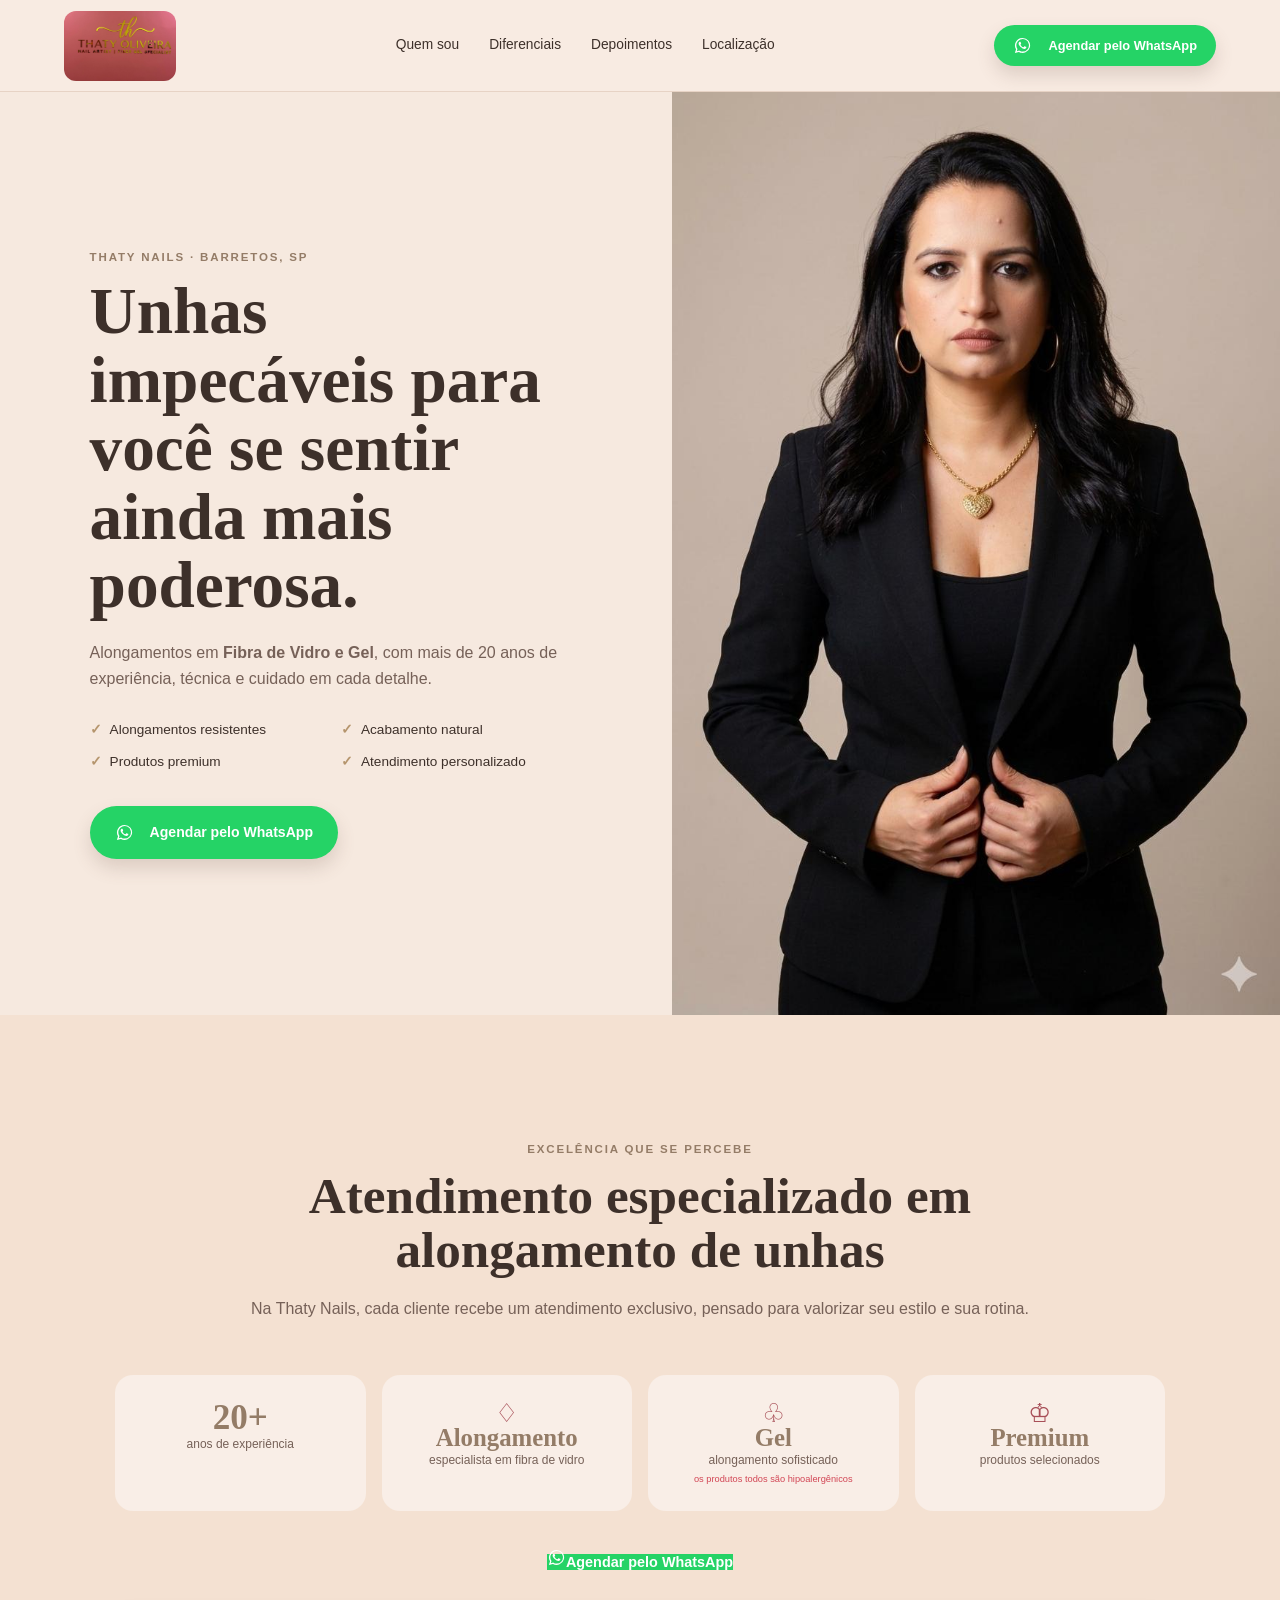
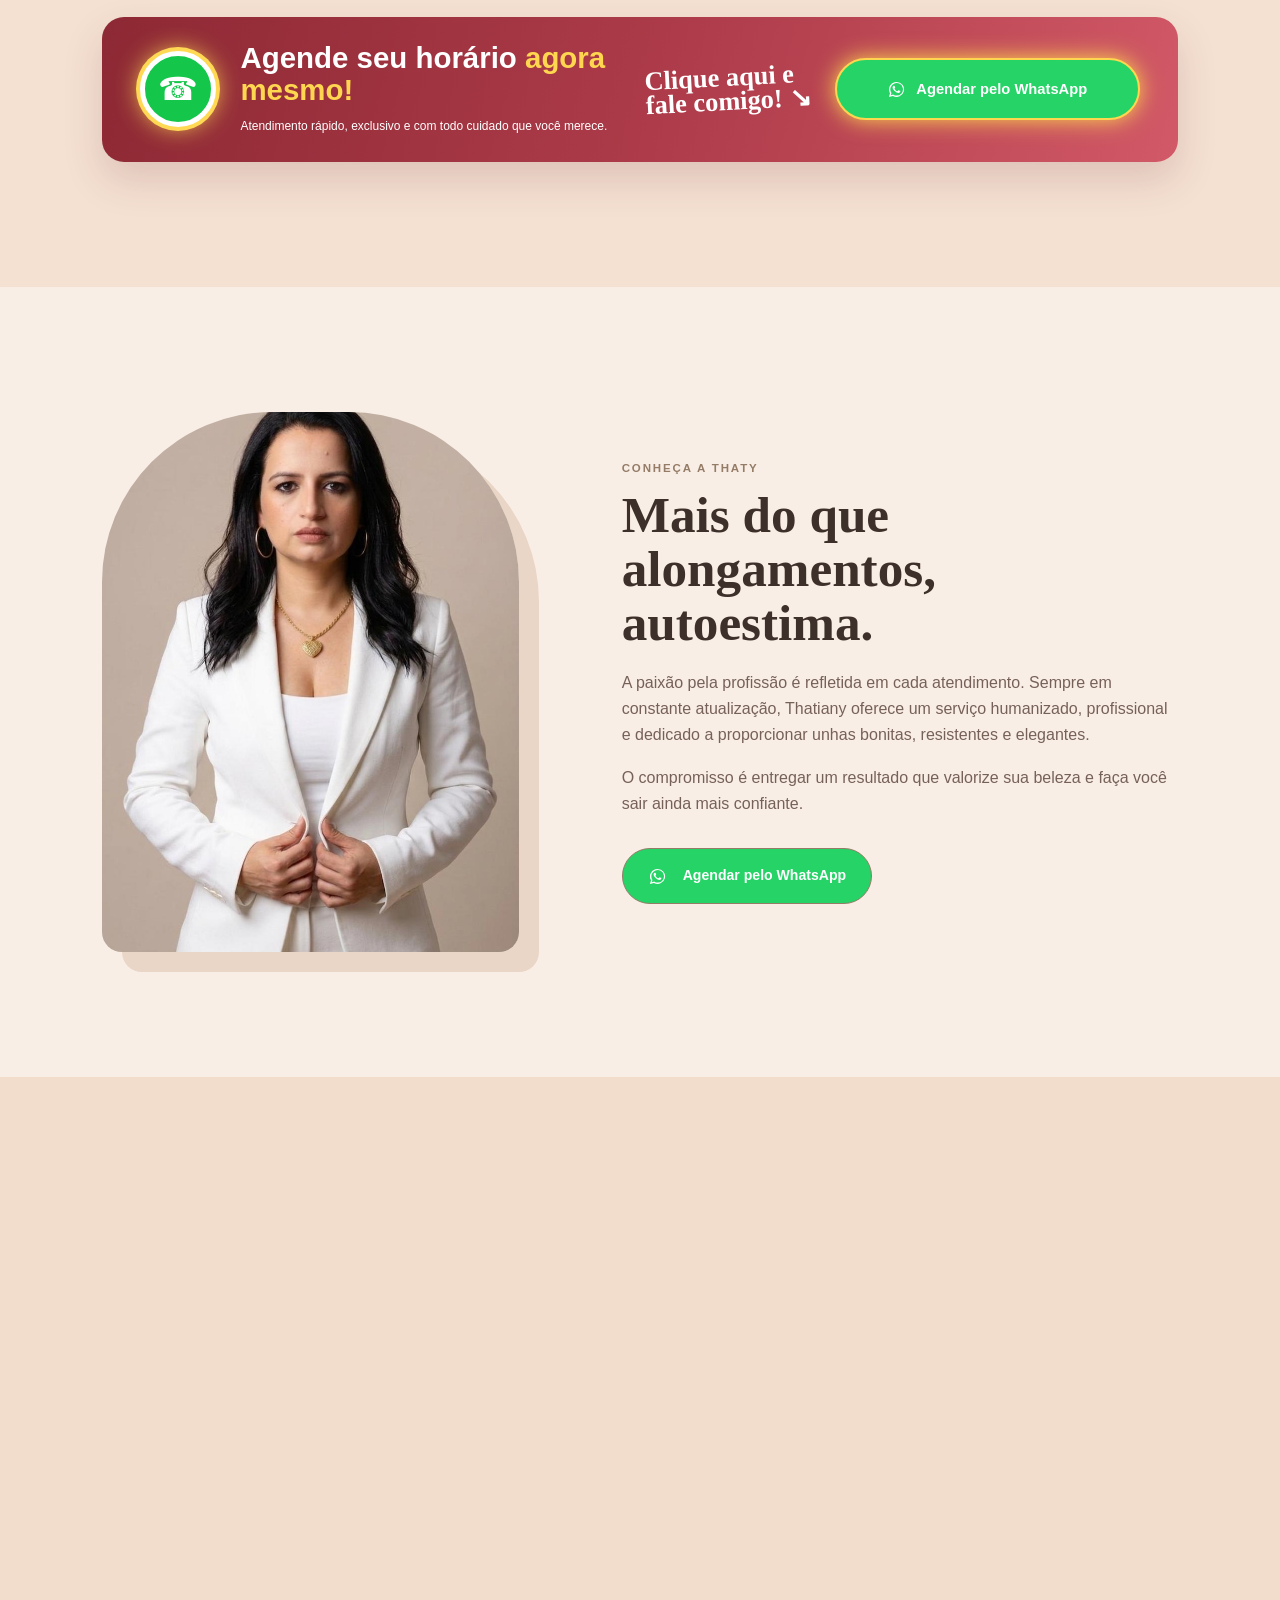
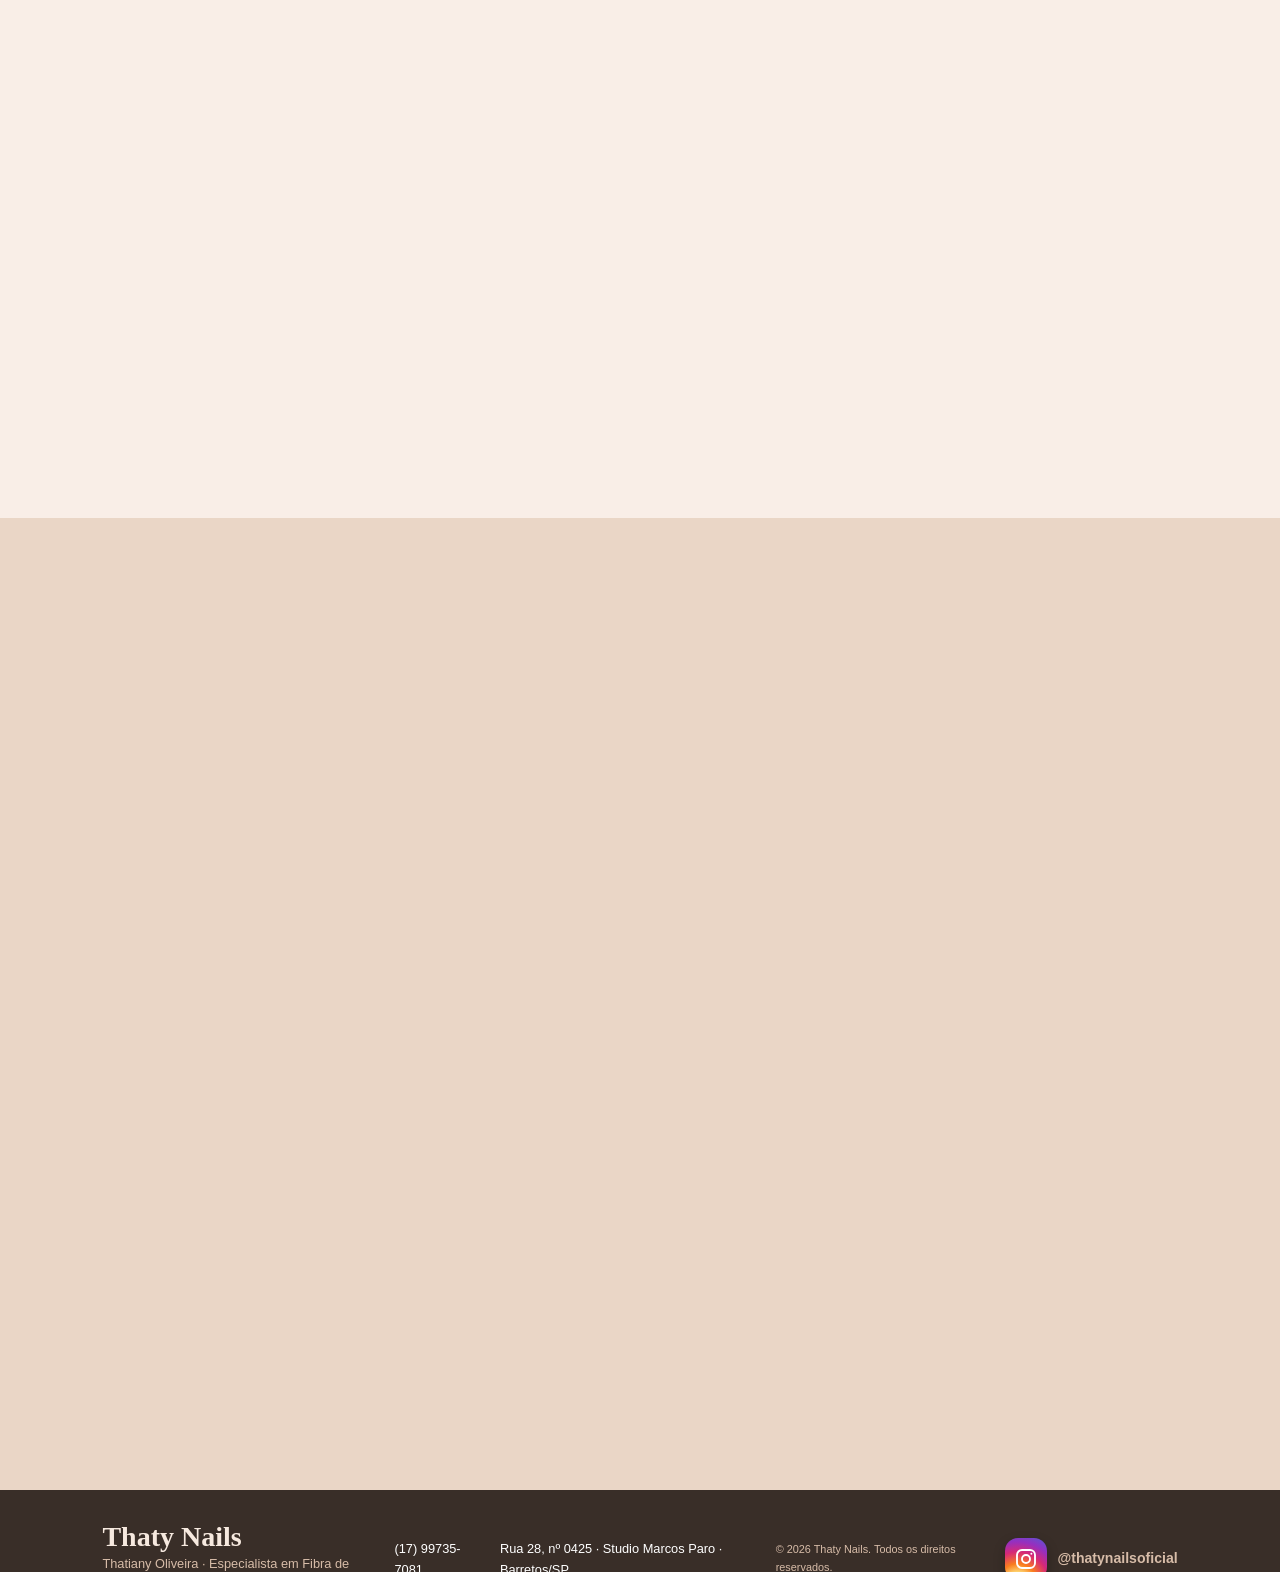
==== html/index.html @ d2570141 "Atualiza landing page aprovada com CTA, localização e SEO local" ====
<!doctype html>
<html lang="pt-BR">
<head>
  <meta charset="utf-8">
  <meta name="viewport" content="width=device-width, initial-scale=1">
  <meta name="description" content="Thaty Nails em Barretos, SP, no Studio Marcos Paro: alongamento em fibra de vidro e gel com atendimento especializado. Agende pelo WhatsApp.">
  <meta name="theme-color" content="#947c67">
  <meta name="geo.region" content="BR-SP">
  <meta name="geo.placename" content="Barretos">
  <link rel="canonical" href="https://thatynails.com.br/">
  <meta name="robots" content="index, follow, max-image-preview:large">
  <meta name="referrer" content="strict-origin-when-cross-origin">
  <meta http-equiv="Content-Security-Policy" content="default-src 'self'; img-src 'self' data:; style-src 'self' 'unsafe-inline' https://fonts.googleapis.com; font-src 'self' https://fonts.gstatic.com; script-src 'self' 'unsafe-inline'; connect-src 'none'; frame-src https://www.google.com https://maps.google.com; object-src 'none'; base-uri 'self'; form-action 'self'; frame-ancestors 'none'">
  <title>Thaty Nails | Alongamento em Fibra de Vidro e Gel em Barretos</title>
  <meta property="og:type" content="website">
  <meta property="og:locale" content="pt_BR">
  <meta property="og:title" content="Thaty Nails | Alongamento em Fibra de Vidro e Gel">
  <meta property="og:description" content="Unhas bonitas, resistentes e elegantes com atendimento personalizado em Barretos, SP.">
  <meta property="og:url" content="https://thatynails.com.br/">
  <meta property="og:image" content="../assets/hero-desktop.jpg">
  <meta property="og:image:alt" content="Thaty Nails — especialista em alongamento de unhas">
  <meta name="twitter:card" content="summary_large_image">
  <meta name="twitter:title" content="Thaty Nails | Fibra de Vidro e Gel">
  <meta name="twitter:description" content="Atendimento especializado em alongamento de unhas em Barretos, SP.">
  <meta name="twitter:image" content="../assets/hero-desktop.jpg">
  <link rel="preconnect" href="https://fonts.googleapis.com">
  <link rel="preconnect" href="https://fonts.gstatic.com" crossorigin>
  <link href="https://fonts.googleapis.com/css2?family=Cormorant+Garamond:wght@500;600;700&family=Poppins:wght@400;500;600;700&display=swap" rel="stylesheet">
  <link rel="stylesheet" href="../css/style.css">
  <script src="../js/main.js" defer></script>
  <script type="application/ld+json">
  {
    "@context": "https://schema.org",
    "@type": "BeautySalon",
    "name": "Thaty Nails",
    "description": "Especialista em alongamento de unhas em fibra de vidro e gel.",
    "telephone": "+5517997357081",
    "address": {
      "@type": "PostalAddress",
      "streetAddress": "Rua 28, 425 - Studio Marcos Paro",
      "addressLocality": "Barretos",
      "addressRegion": "SP",
      "addressCountry": "BR"
    },
    "url": "https://thatynails.com.br/",
    "areaServed": {"@type": "City", "name": "Barretos"},
    "sameAs": ["https://www.instagram.com/thatynailsoficial"],
    "contactPoint": {
      "@type": "ContactPoint",
      "telephone": "+5517997357081",
      "contactType": "agendamento",
      "availableLanguage": "pt-BR"
    }
  }
  </script>
  <style>
    .hero-image{background:#f0ded1;display:flex;align-items:flex-end;justify-content:flex-end}
    a[href*="wa.me"]{background:#25D366!important;color:#fff!important}.whatsapp-icon{width:19px;height:19px;fill:currentColor;flex:none}
    .hero-image img{object-fit:cover;object-position:right bottom}
    .instagram{display:inline-flex;align-items:center;gap:11px;font-weight:700;font-size:.88rem}
    .instagram svg{width:42px;height:42px;padding:9px;border-radius:13px;background:radial-gradient(circle at 30% 108%,#feda75 0 20%,#fa7e1e 36%,#d62976 58%,#962fbf 77%,#4f5bd5 100%);fill:none;stroke:#fff;stroke-width:1.9;box-shadow:0 5px 12px #0004;transition:transform .2s}
    .instagram-dot{fill:#fff;stroke:none}.instagram:hover{color:#f6c5dc}.instagram:hover svg{transform:translateY(-2px)}
    .brand-modern{width:auto;height:auto;overflow:visible;border-radius:0;display:flex;align-items:center;gap:9px;color:var(--ink)}.brand-mark{display:grid;place-items:center;width:42px;height:42px;border:1px solid var(--gold);border-radius:50%;font-family:'Cormorant Garamond',serif;font-size:1.25rem;font-weight:700;color:var(--accent)}.brand-name{font-family:'Cormorant Garamond',serif;font-size:1.8rem;font-weight:700;line-height:.65}.brand-name>span{color:var(--accent)}.brand-name small{display:block;margin-top:8px;font-family:Poppins,sans-serif;font-size:.42rem;font-weight:700;letter-spacing:.22em;color:var(--gold)}.gallery{background:#f9eee7}.instagram-invite{max-width:720px;margin:auto;text-align:center}.instagram-invite h2{margin-bottom:14px}.instagram-invite>p:not(.eyebrow){color:var(--muted)}.instagram-cta{display:inline-flex;align-items:center;gap:12px;margin-top:18px;padding:12px 18px 12px 13px;border-radius:999px;background:#fff;color:var(--accent);font-size:.87rem;font-weight:700;text-decoration:none;box-shadow:0 10px 24px #8669581b;transition:transform .2s}.instagram-cta:hover{transform:translateY(-2px)}.instagram-cta svg{width:39px;height:39px;padding:8px;border-radius:12px;background:radial-gradient(circle at 30% 108%,#feda75 0 20%,#fa7e1e 36%,#d62976 58%,#962fbf 77%,#4f5bd5 100%);fill:none;stroke:#fff;stroke-width:1.9}.instagram-cta b{font-size:1.2rem}.final-cta{background:#ead6c6;min-height:430px;padding:0;display:grid;grid-template-columns:1fr 1fr;color:var(--ink)}.final-cta>div{max-width:none;padding:clamp(60px,8vw,105px)}.final-cta .eyebrow{color:var(--accent)}.final-cta .button{background:var(--accent);color:#fff}.final-cta-image{background:#cbb8aa;display:flex;justify-content:center;align-items:flex-start;padding:0!important;overflow:hidden}.final-cta-image img{display:block;width:100%;height:100%;object-fit:contain;object-position:center top}.final-cta h2{font-size:clamp(2.6rem,5vw,4.5rem)}.final-cta p:not(.eyebrow){max-width:590px}footer small{color:#d7bca8;font-size:.68rem}@media(max-width:760px){.brand-mark{width:35px;height:35px;font-size:1rem}.brand-name{font-size:1.5rem}.instagram-cta{font-size:.78rem}.final-cta{grid-template-columns:1fr}.final-cta>div{padding:70px 24px}.final-cta-image{min-height:380px}.final-cta-image img{object-position:center top}}

    .stats span{display:block}.stats b{display:block;height:24px;margin:0 auto 2px;color:#a84f58;font-family:Georgia,serif;font-size:1.65rem;font-weight:400;line-height:1}.stats article:has(b) strong{font-size:1.55rem}.stats em{display:block;margin-top:4px;color:#d24655;font-size:.58rem;font-style:normal;line-height:1.2}
    .cta-schedule{max-width:1180px;margin:42px auto 0;padding:25px 38px;display:grid;grid-template-columns:auto minmax(300px,1fr) auto minmax(280px,.8fr);align-items:center;gap:24px;border-radius:22px;background:linear-gradient(105deg,#8d2934 0%,#ad3b49 52%,#d25967 100%);box-shadow:0 18px 38px #7d35432e;color:#fff}.cta-phone{width:76px;height:76px;display:grid;place-items:center;border:5px solid #fff;border-radius:50%;background:#14c74b;box-shadow:0 0 0 4px #ffd954,0 0 24px #ffd954;font-size:2rem}.cta-copy strong{display:block;font-size:clamp(1.35rem,2.3vw,2rem);line-height:1.1}.cta-copy strong span{color:#ffd64f}.cta-copy small{display:block;margin-top:10px;font-size:.75rem}.cta-note{font-family:'Cormorant Garamond',Georgia,serif;font-size:1.65rem;font-weight:700;line-height:.92;transform:rotate(-3deg)}.cta-button{display:flex;align-items:center;justify-content:center;gap:10px;min-height:62px;padding:14px 24px;border:2px solid #ffd64f;border-radius:999px;background:#13c94d;box-shadow:0 0 22px #ffd64f;color:#fff;font-size:.92rem;font-weight:800;text-align:center;text-decoration:none;transition:.25s transform,.25s background}.cta-button:hover{transform:translateY(-2px);background:#0daf3f}
    .location{background:#f9eee7}.location-wrap{max-width:1170px;margin:42px auto 0;display:grid;grid-template-columns:minmax(300px,.72fr) minmax(420px,1.28fr);background:#fff8f3;border-radius:24px;overflow:hidden;box-shadow:0 15px 34px #7656481d}.location-info{padding:clamp(30px,5vw,58px);display:flex;flex-direction:column;justify-content:center}.location-info h3{font-size:2.25rem}.location-address{margin:0 0 7px;font-size:1.05rem;font-style:normal;font-weight:700}.location-place{margin:0 0 26px;color:var(--muted)}.directions-button{min-height:58px;justify-content:center;width:100%;max-width:330px;font-size:.95rem}.map-wrap{min-height:420px;background:#ead6c6}.map-wrap iframe{display:block;width:100%;height:100%;min-height:420px;border:0}.location,.differentials,.gallery,.testimonials,.final-cta{content-visibility:auto;contain-intrinsic-size:700px}
    @media(max-width:900px){.cta-schedule{grid-template-columns:auto 1fr}.cta-note{display:none}.cta-button{grid-column:1/-1}}@media(max-width:760px){a,.button,.cta-button,.directions-button{min-height:48px}.location-wrap{grid-template-columns:1fr;margin-top:32px;border-radius:18px}.location-info{padding:36px 24px}.directions-button{max-width:none;min-height:60px}.map-wrap,.map-wrap iframe{min-height:360px}.location .centered{text-align:left}.location .centered h2{font-size:2.55rem}}@media(max-width:560px){.cta-schedule{padding:24px 20px;grid-template-columns:1fr;text-align:center}.cta-phone{margin:auto}.cta-button{grid-column:auto}.cta-copy small{line-height:1.35}}@media(prefers-reduced-motion:reduce){html{scroll-behavior:auto}*,*:before,*:after{transition:none!important}}
  </style>
</head>
<body>
  <header class="site-header">
    <a class="brand" href="#inicio" aria-label="Thaty Nails — início"><img src="../assets/logo-thaty.jpg" alt="Logo Thaty Oliveira Nail Artist"></a>
    <nav aria-label="Navegação principal"><a href="#sobre">Quem sou</a><a href="#diferenciais">Diferenciais</a><a href="#depoimentos">Depoimentos</a><a href="#localizacao">Localização</a></nav>
    <a class="button button-small" href="https://wa.me/5517997357081?text=Olá%20Thaty!%20Gostaria%20de%20agendar%20um%20horário." target="_blank" rel="noopener">Agendar</a>
  </header>

  <main>
    <section class="hero" id="inicio">
      <div class="hero-copy">
        <p class="eyebrow">Thaty Nails · Barretos, SP</p>
        <h1>Unhas impecáveis para você se sentir ainda mais poderosa.</h1>
        <p class="intro">Alongamentos em <strong>Fibra de Vidro e Gel</strong>, com mais de 20 anos de experiência, técnica e cuidado em cada detalhe.</p>
        <ul class="benefits"><li>Alongamentos resistentes</li><li>Acabamento natural</li><li>Produtos premium</li><li>Atendimento personalizado</li></ul>
        <a class="button" href="https://wa.me/5517997357081?text=Olá%20Thaty!%20Gostaria%20de%20agendar%20um%20horário." target="_blank" rel="noopener">Agendar meu horário <span>→</span></a>
      </div>
      <picture class="hero-image"><source media="(max-width: 700px)" srcset="../assets/hero-mobile.jpg"><img src="../assets/hero-desktop.jpg" alt="Thatiany Oliveira, especialista Thaty Nails"></picture>
    </section>

    <section class="credibility section">
      <div class="centered"><p class="eyebrow">Excelência que se percebe</p><h2>Atendimento especializado em alongamento de unhas</h2><p>Na Thaty Nails, cada cliente recebe um atendimento exclusivo, pensado para valorizar seu estilo e sua rotina.</p></div>
      <div class="stats"><article><strong>20+</strong><span>anos de experiência</span></article><article><b aria-hidden="true">♢</b><strong>Alongamento</strong><span>especialista em fibra de vidro</span></article><article><b aria-hidden="true">♧</b><strong>Gel</strong><span>alongamento sofisticado</span><em>os produtos todos são hipoalergênicos</em></article><article><b aria-hidden="true">♔</b><strong>Premium</strong><span>produtos selecionados</span></article></div>
      <div class="centered"><a class="text-link" href="https://wa.me/5517997357081?text=Olá%20Thaty!%20Quero%20fazer%20minha%20avaliação." target="_blank" rel="noopener">Quero fazer minha avaliação →</a></div>
      <aside class="cta-schedule" aria-label="Agende seu horário pelo WhatsApp"><div class="cta-phone" aria-hidden="true">☎</div><div class="cta-copy"><strong>Agende seu horário <span>agora mesmo!</span></strong><small>Atendimento rápido, exclusivo e com todo cuidado que você merece.</small></div><div class="cta-note" aria-hidden="true">Clique aqui e<br>fale comigo! ↘</div><a class="cta-button" href="https://wa.me/5517997357081?text=Olá%20Thaty!%20Gostaria%20de%20agendar%20um%20horário." target="_blank" rel="noopener"><span aria-hidden="true">☎</span> AGENDAR PELO WHATSAPP</a></aside>
    </section>

    <section class="about section" id="sobre">
      <img src="../assets/about-thaty.jpg" alt="Thatiany Oliveira vestindo blazer branco" loading="lazy">
      <div><p class="eyebrow">Conheça a Thaty</p><h2>Mais do que alongamentos, autoestima.</h2><p>A paixão pela profissão é refletida em cada atendimento. Sempre em constante atualização, Thatiany oferece um serviço humanizado, profissional e dedicado a proporcionar unhas bonitas, resistentes e elegantes.</p><p>O compromisso é entregar um resultado que valorize sua beleza e faça você sair ainda mais confiante.</p><a class="button button-outline" href="https://wa.me/5517997357081?text=Olá%20Thaty!%20Gostaria%20de%20conhecer%20os%20serviços." target="_blank" rel="noopener">Falar com a Thaty</a></div>
    </section>

    <section class="differentials section" id="diferenciais"><div class="centered"><p class="eyebrow">Cuidado que faz diferença</p><h2>Um atendimento pensado para você</h2></div><div class="card-grid"><article><span>✦</span><h3>Personalizado</h3><p>Avaliação individual para encontrar o formato e acabamento ideal.</p></article><article><span>◈</span><h3>Produtos Premium</h3><p>Materiais de alta qualidade para mais conforto e durabilidade.</p></article><article><span>⌁</span><h3>Naturalidade</h3><p>Unhas delicadas, sofisticadas e alinhadas ao seu estilo.</p></article><article><span>♡</span><h3>Acolhimento</h3><p>Carinho, atenção e dedicação do início ao fim.</p></article></div></section>

    <section class="gallery section" id="galeria"><div class="instagram-invite"><p class="eyebrow">Trabalhos reais</p><h2>Acompanhe os resultados no Instagram</h2><p>Veja unhas, alongamentos e transformações feitas pela Thaty Nails.</p><a class="instagram-cta" href="https://www.instagram.com/thatynailsoficial?utm_source=ig_web_button_share_sheet&amp;igsh=ZDNlZDc0MzIxNw==" target="_blank" rel="noopener"><svg viewBox="0 0 24 24" aria-hidden="true"><rect x="3" y="3" width="18" height="18" rx="5"></rect><circle cx="12" cy="12" r="4"></circle><circle cx="17.35" cy="6.65" r="1" fill="#fff" stroke="none"></circle></svg><span>Conhecer @thatynailsoficial</span><b>→</b></a></div></section>

    <section class="testimonials section" id="depoimentos"><div class="centered"><p class="eyebrow">Clientes que confiam</p><h2>O que nossas clientes dizem</h2></div><div class="quote-grid"><figure><div>★★★★★</div><blockquote>“Fui muito bem atendida desde o primeiro contato. Minhas unhas ficaram perfeitas.”</blockquote><figcaption>Mariana Souza</figcaption></figure><figure><div>★★★★★</div><blockquote>“A Thaty é extremamente caprichosa. Minhas unhas duram muito mais.”</blockquote><figcaption>Roberta Lima</figcaption></figure><figure><div>★★★★★</div><blockquote>“Minha autoestima mudou completamente. Não troco por ninguém.”</blockquote><figcaption>Tatiane Cavalcante</figcaption></figure></div></section>

    <section class="location section" id="localizacao"><div class="centered"><p class="eyebrow">Thaty Nails em Barretos</p><h2>Venha conhecer nosso espaço</h2><p>Atendimento com hora marcada em um ambiente preparado para cuidar de você.</p></div><div class="location-wrap"><div class="location-info"><p class="eyebrow">Localização</p><h3>Estamos no Studio Marcos Paro</h3><address class="location-address">Rua 28, nº 0425 — Barretos/SP</address><p class="location-place">Studio Marcos Paro</p><a class="button directions-button" href="https://www.google.com/maps/dir/?api=1&amp;destination=Rua+28%2C+425%2C+Studio+Marcos+Paro%2C+Barretos%2C+SP" target="_blank" rel="noopener" aria-label="Abrir rota para Thaty Nails no Google Maps">⌖ Como chegar</a></div><div class="map-wrap"><iframe title="Mapa da Thaty Nails no Studio Marcos Paro em Barretos" src="https://www.google.com/maps?q=Rua+28%2C+425%2C+Studio+Marcos+Paro%2C+Barretos%2C+SP&amp;output=embed" loading="lazy" referrerpolicy="no-referrer-when-downgrade" allowfullscreen></iframe></div></div></section>

    <section class="final-cta"><div class="final-cta-copy"><p class="eyebrow">Seu momento de cuidado começa aqui</p><h2>Pronta para transformar suas unhas?</h2><p>Agende seu horário e descubra a beleza de um atendimento profissional, exclusivo e feito para você.</p><a class="button" href="https://wa.me/5517997357081?text=Olá%20Thaty!%20Quero%20agendar%20pelo%20WhatsApp." target="_blank" rel="noopener">Agendar pelo WhatsApp <span>→</span></a></div><div class="final-cta-image"><img src="../assets/hero-mobile.jpg" alt="Thatiany Oliveira, profissional Thaty Nails"></div></section>
  </main>
  <footer><div><strong>Thaty Nails</strong><span>Thatiany Oliveira · Especialista em Fibra de Vidro e Gel</span></div><a href="tel:+5517997357081">(17) 99735-7081</a><a href="#localizacao">Rua 28, nº 0425 · Studio Marcos Paro · Barretos/SP</a><small>© 2026 Thaty Nails. Todos os direitos reservados.</small></footer>
  <script>
    const instagramProfile = 'https://www.instagram.com/thatynailsoficial?utm_source=ig_web_button_share_sheet&igsh=ZDNlZDc0MzIxNw==';
    const instagramPhotos = [
      'https://instagram.fbat1-1.fna.fbcdn.net/v/t51.82787-15/750738025_18144732187540487_8086056684315080607_n.jpg?stp=dst-jpg_e15_p640x640_tt6&_nc_ht=instagram.fbat1-1.fna.fbcdn.net&_nc_cat=111&_nc_oc=Q6cZ2gExD9PI60t_pO5vCV73JB5I5k_GV7bplrqIAaVtx1YSB21t1d4O5M71vCF-kCXwoGc&_nc_ohc=9sx3Rej5Fc4Q7kNvwEJKGPn&_nc_gid=O8twBP-2N6ap9V3ANKC72Q&edm=AOQ1c0wBAAAA&ccb=7-5&oh=00_AQCZUd6Yrw6JOOoblePUjRo9DAp4_BOehB4tc9VKhrD8Rg&oe=6A6DD3D4&_nc_sid=8b3546',
      'https://instagram.fbat1-1.fna.fbcdn.net/v/t51.82787-15/743052379_18143989810540487_7939813624074287298_n.jpg?stp=dst-jpg_e35_p640x640_sh2.08_tt6&_nc_ht=instagram.fbat1-1.fna.fbcdn.net&_nc_cat=111&_nc_oc=Q6cZ2gExD9PI60t_pO5vCV73JB5I5k_GV7bplrqIAaVtx1YSB21t1d4O5M71vCF-kCXwoGc&_nc_ohc=lOE1AoIHnmQQ7kNvwGrGqzA&_nc_gid=O8twBP-2N6ap9V3ANKC72Q&edm=AOQ1c0wBAAAA&ccb=7-5&oh=00_AQCfdlue5H8mR8iBdXUMbsdpuNiGhuERxsbzg1s9Kc2oug&oe=6A6DF404&_nc_sid=8b3546',
      'https://instagram.fbat1-1.fna.fbcdn.net/v/t51.82787-15/741888972_18143796403540487_8793547794138704960_n.jpg?stp=dst-jpg_e35_p640x640_sh2.08_tt6&_nc_ht=instagram.fbat1-1.fna.fbcdn.net&_nc_cat=111&_nc_oc=Q6cZ2gExD9PI60t_pO5vCV73JB5I5k_GV7bplrqIAaVtx1YSB21t1d4O5M71vCF-kCXwoGc&_nc_ohc=s8LsvZRoaDgQ7kNvwENzX7q&_nc_gid=O8twBP-2N6ap9V3ANKC72Q&edm=AOQ1c0wBAAAA&ccb=7-5&oh=00_AQDbBrj23w-rfKu9t7YbIi5eB65nuk8Az3-UufkHdri32A&oe=6A6DFE05&_nc_sid=8b3546',
      'https://instagram.fbat1-1.fna.fbcdn.net/v/t51.82787-15/743940461_18143796199540487_9183959107436232965_n.jpg?stp=dst-jpg_e35_p640x640_sh2.08_tt6&_nc_ht=instagram.fbat1-1.fna.fbcdn.net&_nc_cat=111&_nc_oc=Q6cZ2gExD9PI60t_pO5vCV73JB5I5k_GV7bplrqIAaVtx1YSB21t1d4O5M71vCF-kCXwoGc&_nc_ohc=Cdg72Vr__iIQ7kNvwHEu185&_nc_gid=O8twBP-2N6ap9V3ANKC72Q&edm=AOQ1c0wBAAAA&ccb=7-5&oh=00_AQB_viKq9rr5XJWuEdxwhc5QXX-dPm8ZBxaT1NTKmRdCmA&oe=6A6DD95C&_nc_sid=8b3546',
      'https://instagram.fbat1-1.fna.fbcdn.net/v/t51.82787-15/733147505_18142901104540487_6419414240409508590_n.jpg?stp=dst-jpg_e35_p640x640_sh2.08_tt6&_nc_ht=instagram.fbat1-1.fna.fbcdn.net&_nc_cat=111&_nc_oc=Q6cZ2gExD9PI60t_pO5vCV73JB5I5k_GV7bplrqIAaVtx1YSB21t1d4O5M71vCF-kCXwoGc&_nc_ohc=GbopSt-2zpQQ7kNvwH89EqD&_nc_gid=O8twBP-2N6ap9V3ANKC72Q&edm=AOQ1c0wBAAAA&ccb=7-5&oh=00_AQAWsXuKtNhcKDexlcDKFWlgYXM_MaUYyXGlHbLwpWTlmg&oe=6A6DFA49&_nc_sid=8b3546',
      'https://instagram.fbat1-1.fna.fbcdn.net/v/t51.82787-15/673877761_18135306871540487_7793090927148026866_n.jpg?stp=dst-jpg_e35_p640x640_sh2.08_tt6&_nc_ht=instagram.fbat1-1.fna.fbcdn.net&_nc_cat=111&_nc_oc=Q6cZ2gExD9PI60t_pO5vCV73JB5I5k_GV7bplrqIAaVtx1YSB21t1d4O5M71vCF-kCXwoGc&_nc_ohc=4Kc9qC5tzv0Q7kNvwGdDFpP&_nc_gid=O8twBP-2N6ap9V3ANKC72Q&edm=AOQ1c0wBAAAA&ccb=7-5&oh=00_AQB2cC0frS3QKJFNC7tR5tDJDhRWZbSb3EccMEA89rBJsw&oe=6A6DDE29&_nc_sid=8b3546'
    ];
    // A galeria usa um acesso direto ao perfil porque links de fotos do Instagram expiram automaticamente.
    const whatsappIcon = '<svg class="whatsapp-icon" viewBox="0 0 32 32" aria-hidden="true"><path d="M16.01 3.2a12.63 12.63 0 0 0-10.9 19L3.2 28.8l6.78-1.77A12.7 12.7 0 1 0 16.01 3.2Zm0 23.1c-1.82 0-3.6-.5-5.15-1.45l-.37-.22-4.02 1.05 1.07-3.91-.24-.4a10.58 10.58 0 1 1 8.71 4.93Zm5.8-7.92c-.32-.16-1.89-.94-2.18-1.04-.3-.11-.51-.16-.72.16-.21.31-.83 1.03-1.02 1.23-.19.21-.38.23-.7.08-1.9-.95-3.15-1.7-4.4-3.86-.33-.57.33-.53.95-1.76.1-.21.05-.39-.03-.55-.08-.16-.72-1.73-.99-2.37-.26-.62-.54-.54-.72-.55h-.61c-.22 0-.56.08-.85.39-.3.31-1.12 1.09-1.12 2.65s1.15 3.08 1.31 3.29c.16.21 2.26 3.45 5.47 4.84.76.33 1.36.53 1.82.67.77.25 1.47.21 2.02.13.62-.09 1.89-.78 2.15-1.53.27-.76.27-1.41.19-1.54-.08-.13-.29-.21-.61-.37Z"/></svg>';
    document.querySelectorAll('a[href*="wa.me"]').forEach(button => { button.innerHTML = whatsappIcon + '<span>Agendar pelo WhatsApp</span>'; });
    document.querySelector('footer').insertAdjacentHTML('beforeend', '<a class="instagram" href="https://www.instagram.com/thatynailsoficial?utm_source=ig_web_button_share_sheet&amp;igsh=ZDNlZDc0MzIxNw==" target="_blank" rel="noopener" aria-label="Acesse o Instagram da Thaty Nails" title="Instagram da Thaty Nails"><svg viewBox="0 0 24 24" aria-hidden="true"><rect x="3" y="3" width="18" height="18" rx="5"></rect><circle cx="12" cy="12" r="4"></circle><circle class="instagram-dot" cx="17.35" cy="6.65" r="1"></circle></svg><span>@thatynailsoficial</span></a>');
  </script>
</body>
</html>
---- css/style.css ----
:root{--bg:#f4e1d2;--light:#f9eee6;--card:#efdecf;--ink:#3d302a;--muted:#766158;--accent:#947c67;--gold:#b5956d}*{box-sizing:border-box}html{scroll-behavior:smooth}body{margin:0;background:var(--bg);color:var(--ink);font-family:Poppins,Arial,sans-serif;line-height:1.65}.site-header{height:92px;display:flex;align-items:center;justify-content:space-between;padding:10px clamp(22px,5vw,82px);background:#f8ebe2;position:sticky;top:0;z-index:10;border-bottom:1px solid #e7d3c5}.brand{display:block;width:112px;height:70px;overflow:hidden;border-radius:12px}.brand img{width:100%;height:100%;object-fit:cover}nav{display:flex;gap:30px}nav a{color:var(--ink);font-size:.86rem;text-decoration:none}nav a:hover,.text-link:hover{color:var(--accent)}.button{display:inline-flex;align-items:center;gap:16px;background:var(--accent);color:#fff;text-decoration:none;border-radius:999px;padding:15px 25px;font-weight:600;font-size:.88rem;box-shadow:0 9px 18px #70584b32;transition:.25s transform,.25s background}.button:hover{transform:translateY(-2px);background:#7f6654}.button-small{padding:10px 19px;font-size:.8rem}.hero{min-height:650px;display:grid;grid-template-columns:minmax(0,1.05fr) minmax(370px,.95fr);align-items:stretch;background:#f6e9df}.hero-copy{padding:clamp(60px,10vw,135px) clamp(25px,7vw,100px);align-self:center}.eyebrow{margin:0 0 10px;color:var(--accent);font-size:.72rem;font-weight:700;letter-spacing:.16em;text-transform:uppercase}h1,h2,h3{font-family:'Cormorant Garamond',Georgia,serif;line-height:1.05;margin:0 0 20px}h1{font-size:clamp(2.8rem,5.1vw,5rem);font-weight:600;max-width:690px}h2{font-size:clamp(2.35rem,4vw,3.7rem);font-weight:600}.intro{font-size:1rem;color:var(--muted);max-width:590px}.benefits{list-style:none;padding:8px 0 14px;margin:18px 0;display:grid;grid-template-columns:repeat(2,minmax(150px,1fr));gap:10px;font-size:.85rem}.benefits li:before{content:'✓';color:var(--gold);font-weight:bold;margin-right:8px}.hero-image{min-height:650px;overflow:hidden}.hero-image img{display:block;width:100%;height:100%;object-fit:cover;object-position:72% center}.section{padding:clamp(72px,10vw,125px) clamp(22px,8vw,125px)}.centered{text-align:center;max-width:780px;margin:0 auto}.centered>p:not(.eyebrow){color:var(--muted)}.stats{display:grid;grid-template-columns:repeat(4,1fr);gap:16px;max-width:1050px;margin:52px auto 37px}.stats article{padding:25px 14px;background:#f9eee7;border-radius:18px;text-align:center}.stats strong{display:block;font-family:'Cormorant Garamond',serif;font-size:2.2rem;color:var(--accent);line-height:1}.stats span{font-size:.75rem;color:var(--muted)}.text-link{font-size:.9rem;font-weight:700;color:var(--accent);text-decoration:none}.about{background:var(--light);display:grid;grid-template-columns:minmax(260px,.75fr) minmax(0,1fr);gap:clamp(38px,8vw,120px);align-items:center}.about>img{width:100%;max-width:430px;justify-self:center;height:540px;object-fit:cover;border-radius:170px 170px 20px 20px;box-shadow:20px 20px 0 #ead6c6}.about p:not(.eyebrow){max-width:620px;color:var(--muted)}.button-outline{margin-top:15px;background:transparent;color:var(--accent);border:1px solid var(--accent);box-shadow:none}.button-outline:hover{color:#fff}.differentials{background:#f2dccc}.card-grid,.quote-grid{max-width:1170px;margin:48px auto 0;display:grid;grid-template-columns:repeat(4,1fr);gap:18px}.card-grid article{background:#f9eee7;border-radius:20px;padding:29px 24px;box-shadow:0 10px 26px #7d605611}.card-grid span{font-size:1.65rem;color:var(--gold)}h3{margin:12px 0 8px;font-size:1.8rem}.card-grid p{font-size:.82rem;color:var(--muted);margin:0}.testimonials{background:#f9eee7}.quote-grid{grid-template-columns:repeat(3,1fr)}figure{margin:0;background:#fff8f3;border-radius:20px;padding:29px 26px;min-height:230px;display:flex;flex-direction:column}figure>div{letter-spacing:.14em;color:#b5956d;font-size:.83rem}blockquote{margin:22px 0 18px;font-family:'Cormorant Garamond',serif;font-size:1.45rem;line-height:1.2;flex:1}figcaption{font-size:.78rem;font-weight:700;color:var(--accent)}.final-cta{background:linear-gradient(100deg,#856b59cc,#947c67cc),url('../assets/hero-desktop.jpg') center/cover;min-height:450px;padding:80px 9vw;display:flex;align-items:center;color:white}.final-cta>div{max-width:670px}.final-cta .eyebrow{color:#f5ddbd}.final-cta h2{font-size:clamp(2.6rem,5vw,4.5rem)}.final-cta p:not(.eyebrow){max-width:590px}.final-cta .button{background:#f6e6da;color:var(--accent);box-shadow:none}.final-cta .button:hover{background:#fff}footer{background:#392e28;color:#f6e9df;display:flex;gap:25px;justify-content:space-between;align-items:center;padding:33px clamp(22px,8vw,125px);font-size:.8rem}footer div{display:flex;flex-direction:column}footer strong{font-family:'Cormorant Garamond',serif;font-size:1.75rem;line-height:1.1}footer span{color:#d7bca8}footer a{color:#fff;text-decoration:none}@media(max-width:760px){.site-header{height:76px;padding:7px 20px}.brand{width:79px;height:57px}nav{display:none}.hero{min-height:auto;display:flex;flex-direction:column}.hero-copy{padding:68px 24px 50px}.hero-image{min-height:470px;height:570px}.hero-image img{object-position:center 20%}.benefits{grid-template-columns:1fr 1fr;font-size:.76rem}.section{padding:72px 23px}.stats{grid-template-columns:1fr 1fr;margin:35px auto}.about{grid-template-columns:1fr;gap:48px}.about>img{height:480px;max-width:330px}.card-grid,.quote-grid{grid-template-columns:1fr;gap:15px;margin-top:35px}.card-grid article{padding:24px}.quote-grid figure{min-height:190px}.final-cta{padding:74px 24px;min-height:470px}footer{flex-direction:column;align-items:flex-start;gap:10px}}
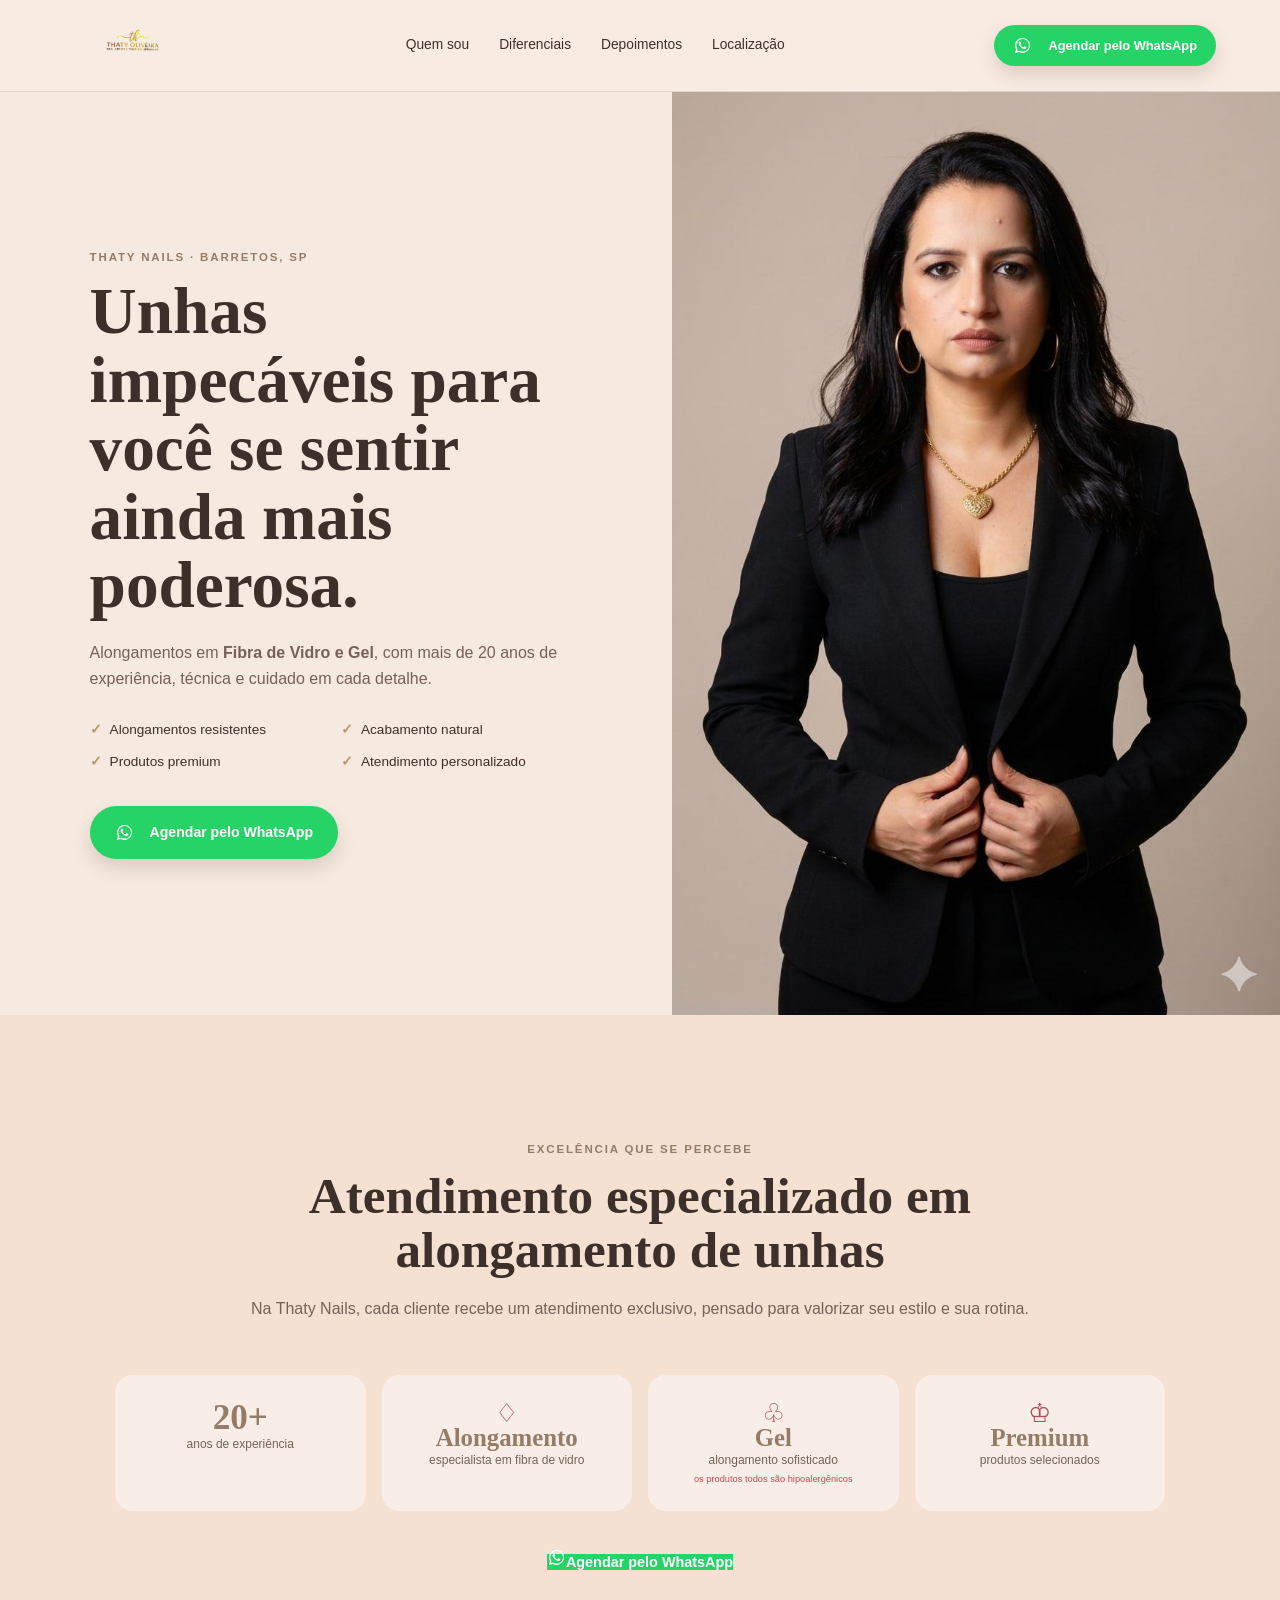
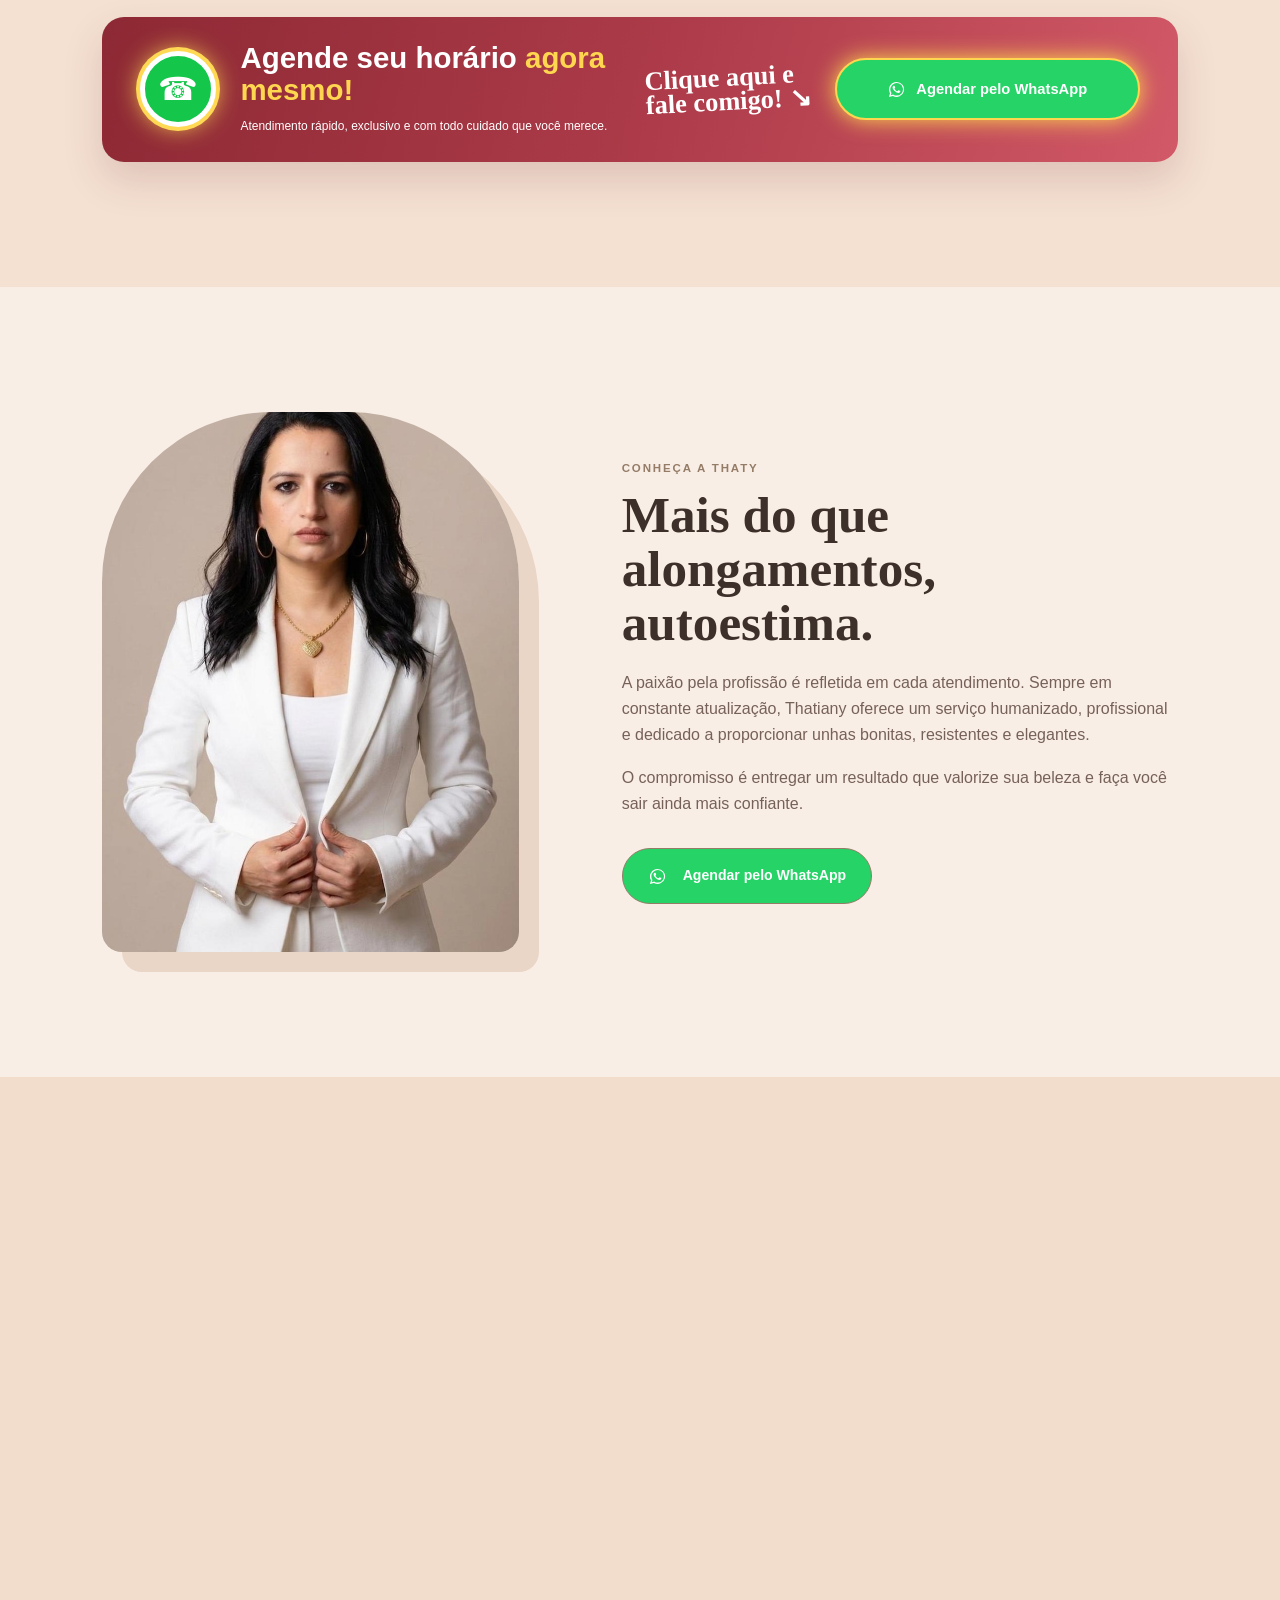
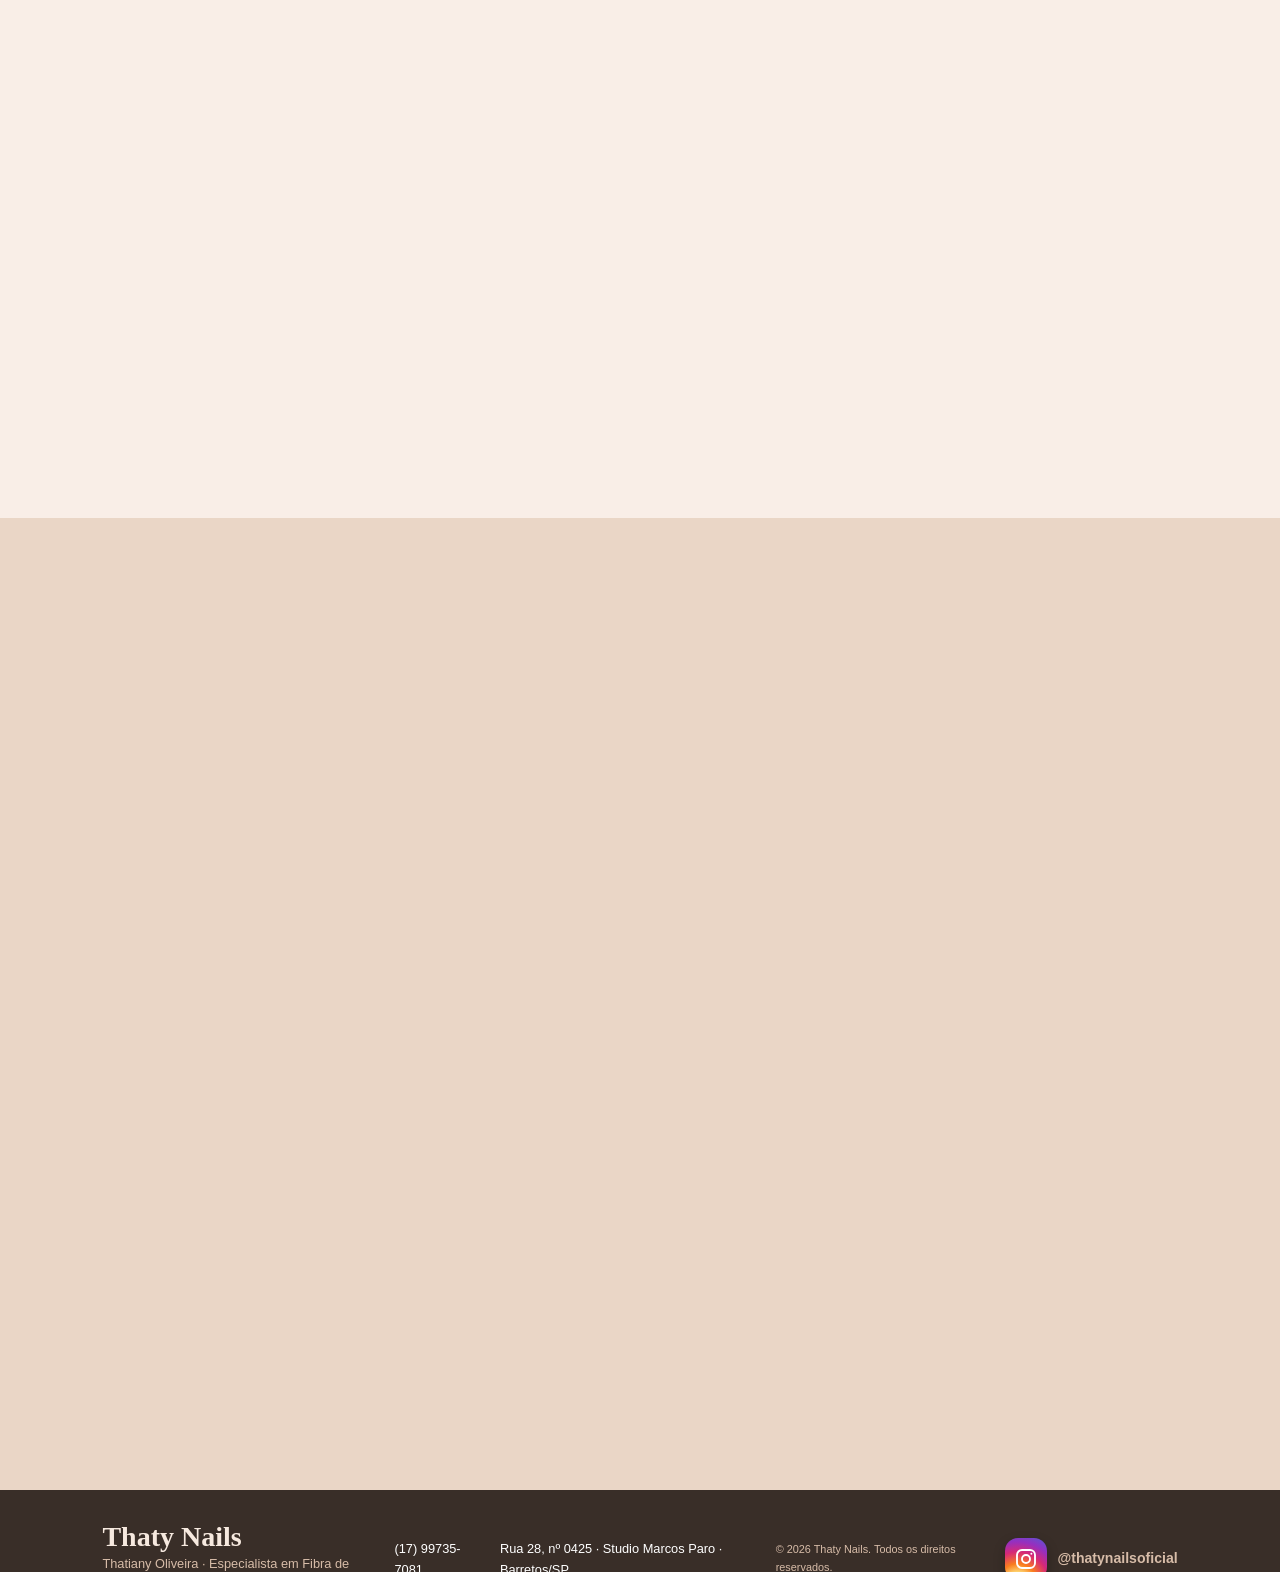
==== commit c224a107: "Corrige logo do cabeçalho conforme versão final aprovada" ====
--- a/html/index.html
+++ b/html/index.html
@@ -67,10 +67,13 @@
     .location{background:#f9eee7}.location-wrap{max-width:1170px;margin:42px auto 0;display:grid;grid-template-columns:minmax(300px,.72fr) minmax(420px,1.28fr);background:#fff8f3;border-radius:24px;overflow:hidden;box-shadow:0 15px 34px #7656481d}.location-info{padding:clamp(30px,5vw,58px);display:flex;flex-direction:column;justify-content:center}.location-info h3{font-size:2.25rem}.location-address{margin:0 0 7px;font-size:1.05rem;font-style:normal;font-weight:700}.location-place{margin:0 0 26px;color:var(--muted)}.directions-button{min-height:58px;justify-content:center;width:100%;max-width:330px;font-size:.95rem}.map-wrap{min-height:420px;background:#ead6c6}.map-wrap iframe{display:block;width:100%;height:100%;min-height:420px;border:0}.location,.differentials,.gallery,.testimonials,.final-cta{content-visibility:auto;contain-intrinsic-size:700px}
     @media(max-width:900px){.cta-schedule{grid-template-columns:auto 1fr}.cta-note{display:none}.cta-button{grid-column:1/-1}}@media(max-width:760px){a,.button,.cta-button,.directions-button{min-height:48px}.location-wrap{grid-template-columns:1fr;margin-top:32px;border-radius:18px}.location-info{padding:36px 24px}.directions-button{max-width:none;min-height:60px}.map-wrap,.map-wrap iframe{min-height:360px}.location .centered{text-align:left}.location .centered h2{font-size:2.55rem}}@media(max-width:560px){.cta-schedule{padding:24px 20px;grid-template-columns:1fr;text-align:center}.cta-phone{margin:auto}.cta-button{grid-column:auto}.cta-copy small{line-height:1.35}}@media(prefers-reduced-motion:reduce){html{scroll-behavior:auto}*,*:before,*:after{transition:none!important}}
   </style>
+  <style>
+    .brand-final{width:132px;height:62px;overflow:visible;border-radius:0;display:flex;align-items:center;justify-content:center}.brand-final img{display:block;width:100%;height:100%;object-fit:contain;object-position:center;background:transparent}@media(max-width:760px){.brand-final{width:104px;height:52px}}
+  </style>
 </head>
 <body>
   <header class="site-header">
-    <a class="brand" href="#inicio" aria-label="Thaty Nails — início"><img src="../assets/logo-thaty.jpg" alt="Logo Thaty Oliveira Nail Artist"></a>
+    <a class="brand brand-final" href="#inicio" aria-label="Thaty Nails — início"><img src="[data-uri]" alt="Thaty Oliveira — Nail Artist e especialista em fibra e gel" width="520" height="260"></a>
     <nav aria-label="Navegação principal"><a href="#sobre">Quem sou</a><a href="#diferenciais">Diferenciais</a><a href="#depoimentos">Depoimentos</a><a href="#localizacao">Localização</a></nav>
     <a class="button button-small" href="https://wa.me/5517997357081?text=Olá%20Thaty!%20Gostaria%20de%20agendar%20um%20horário." target="_blank" rel="noopener">Agendar</a>
   </header>
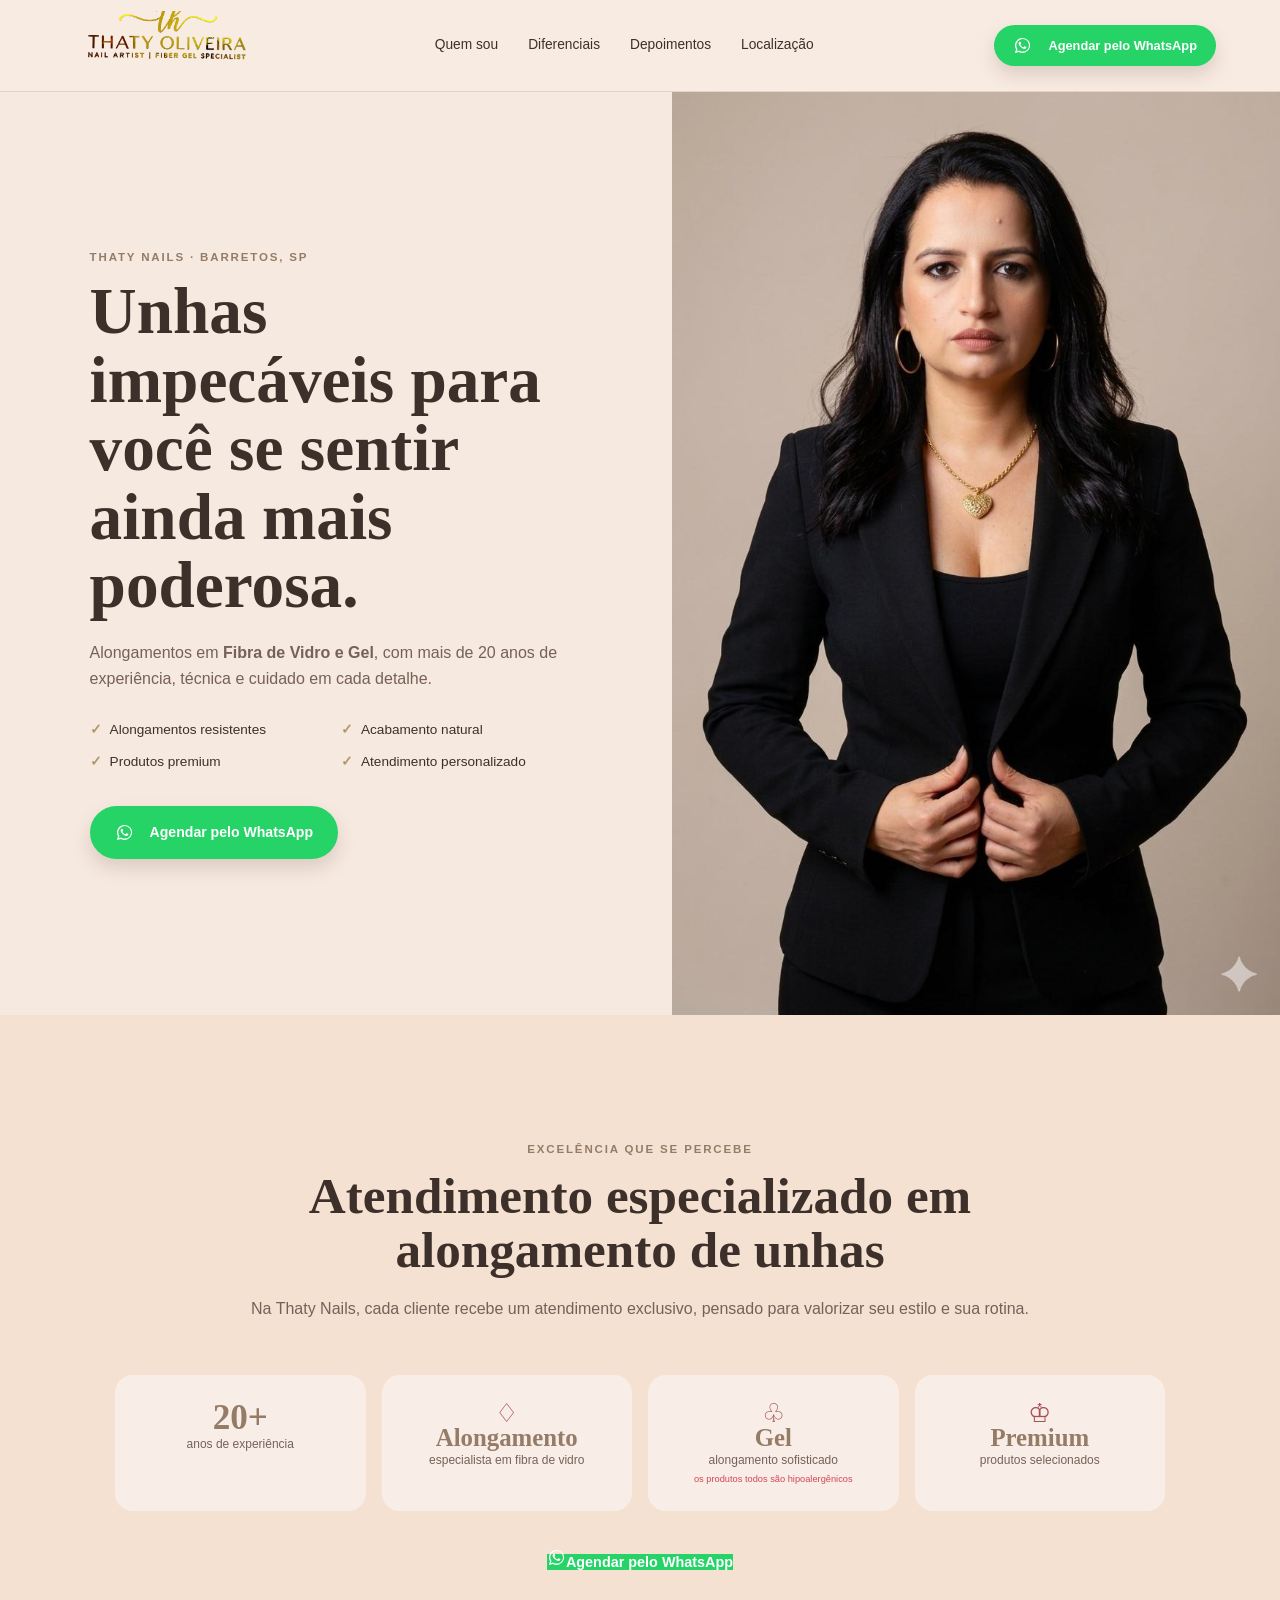
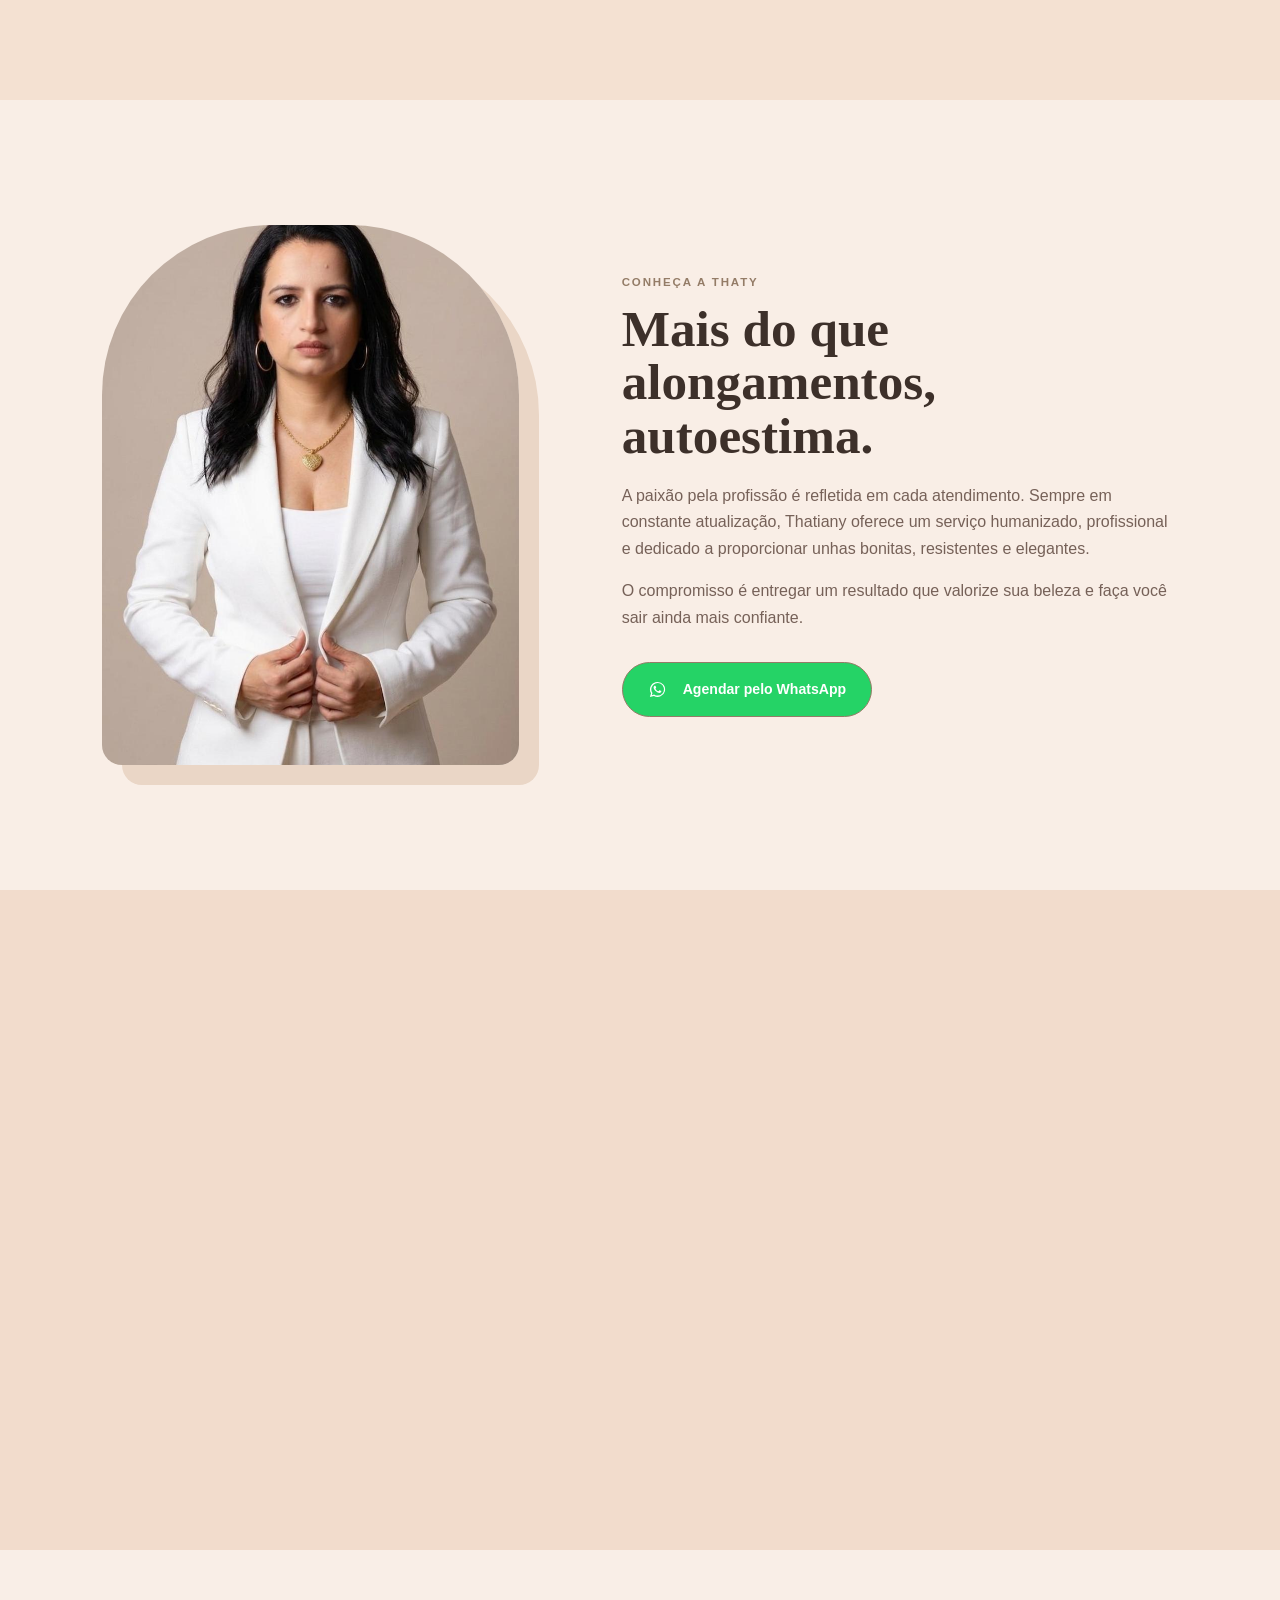
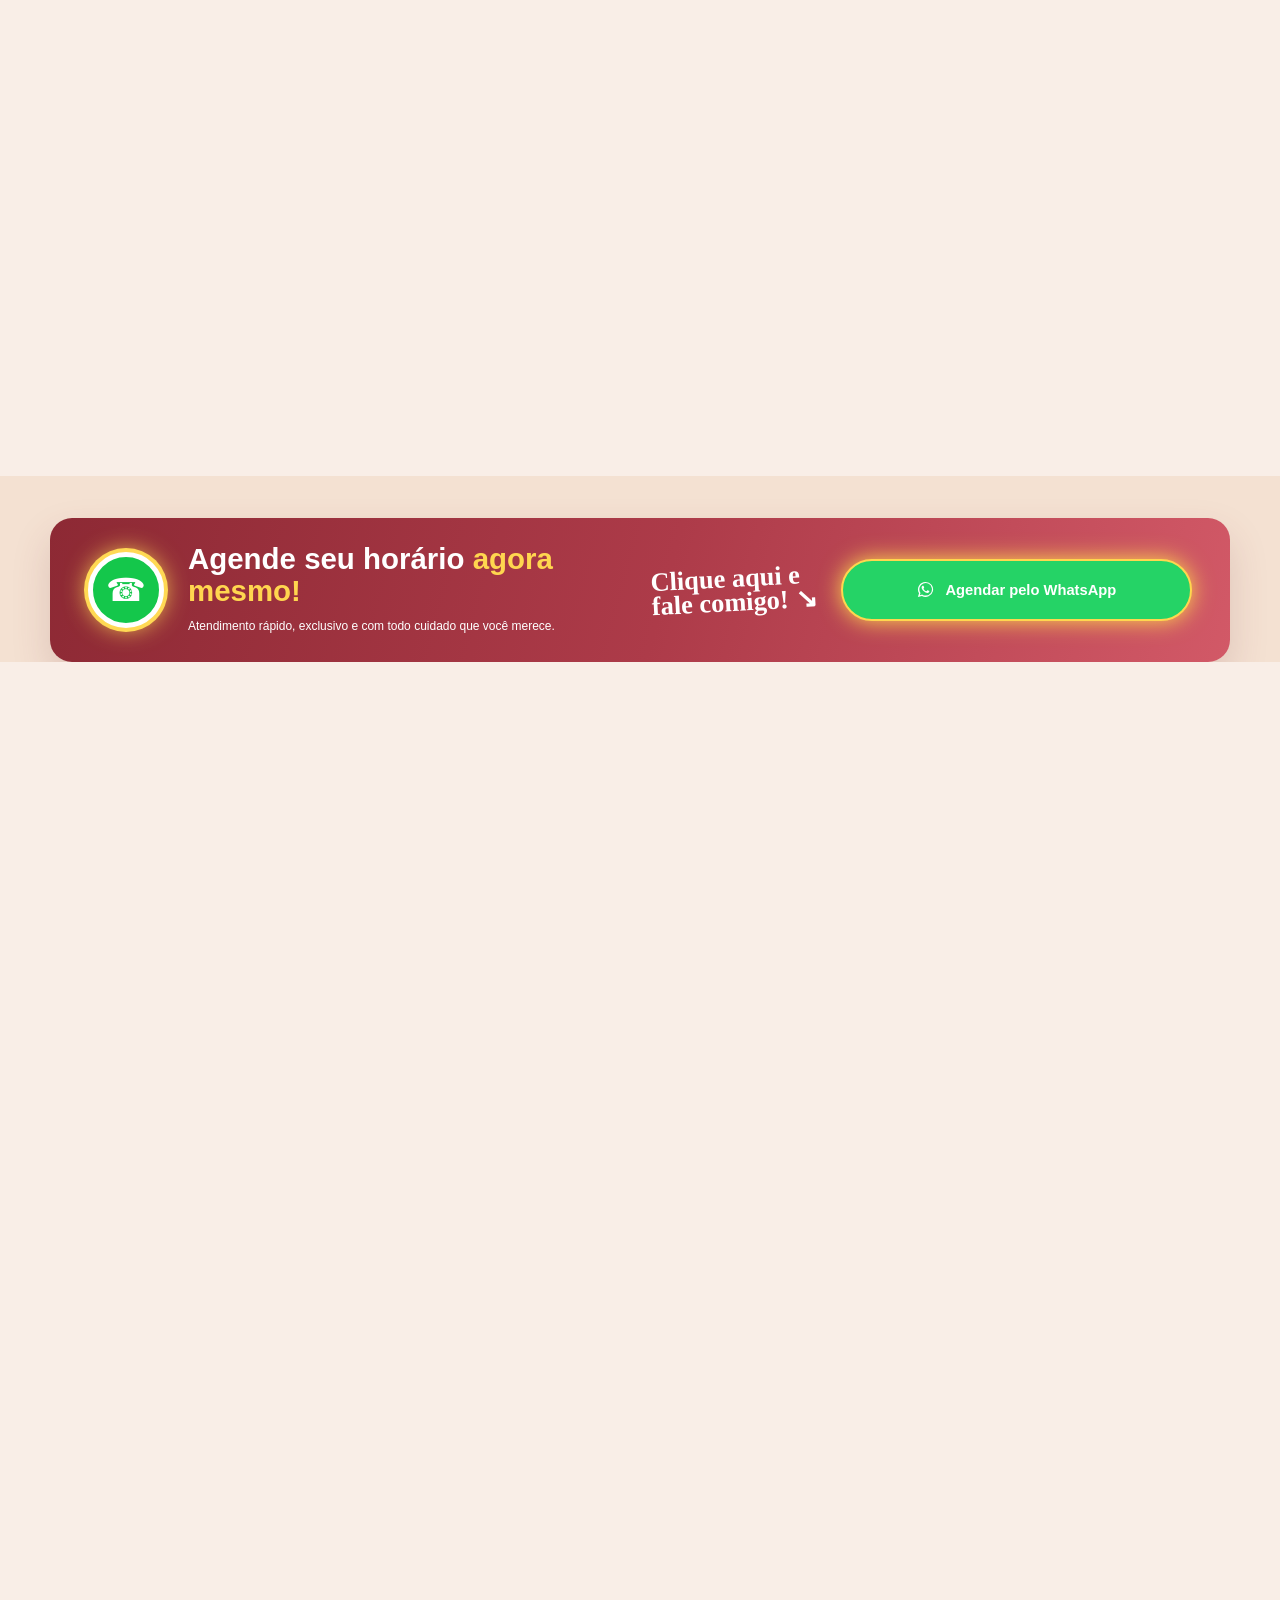
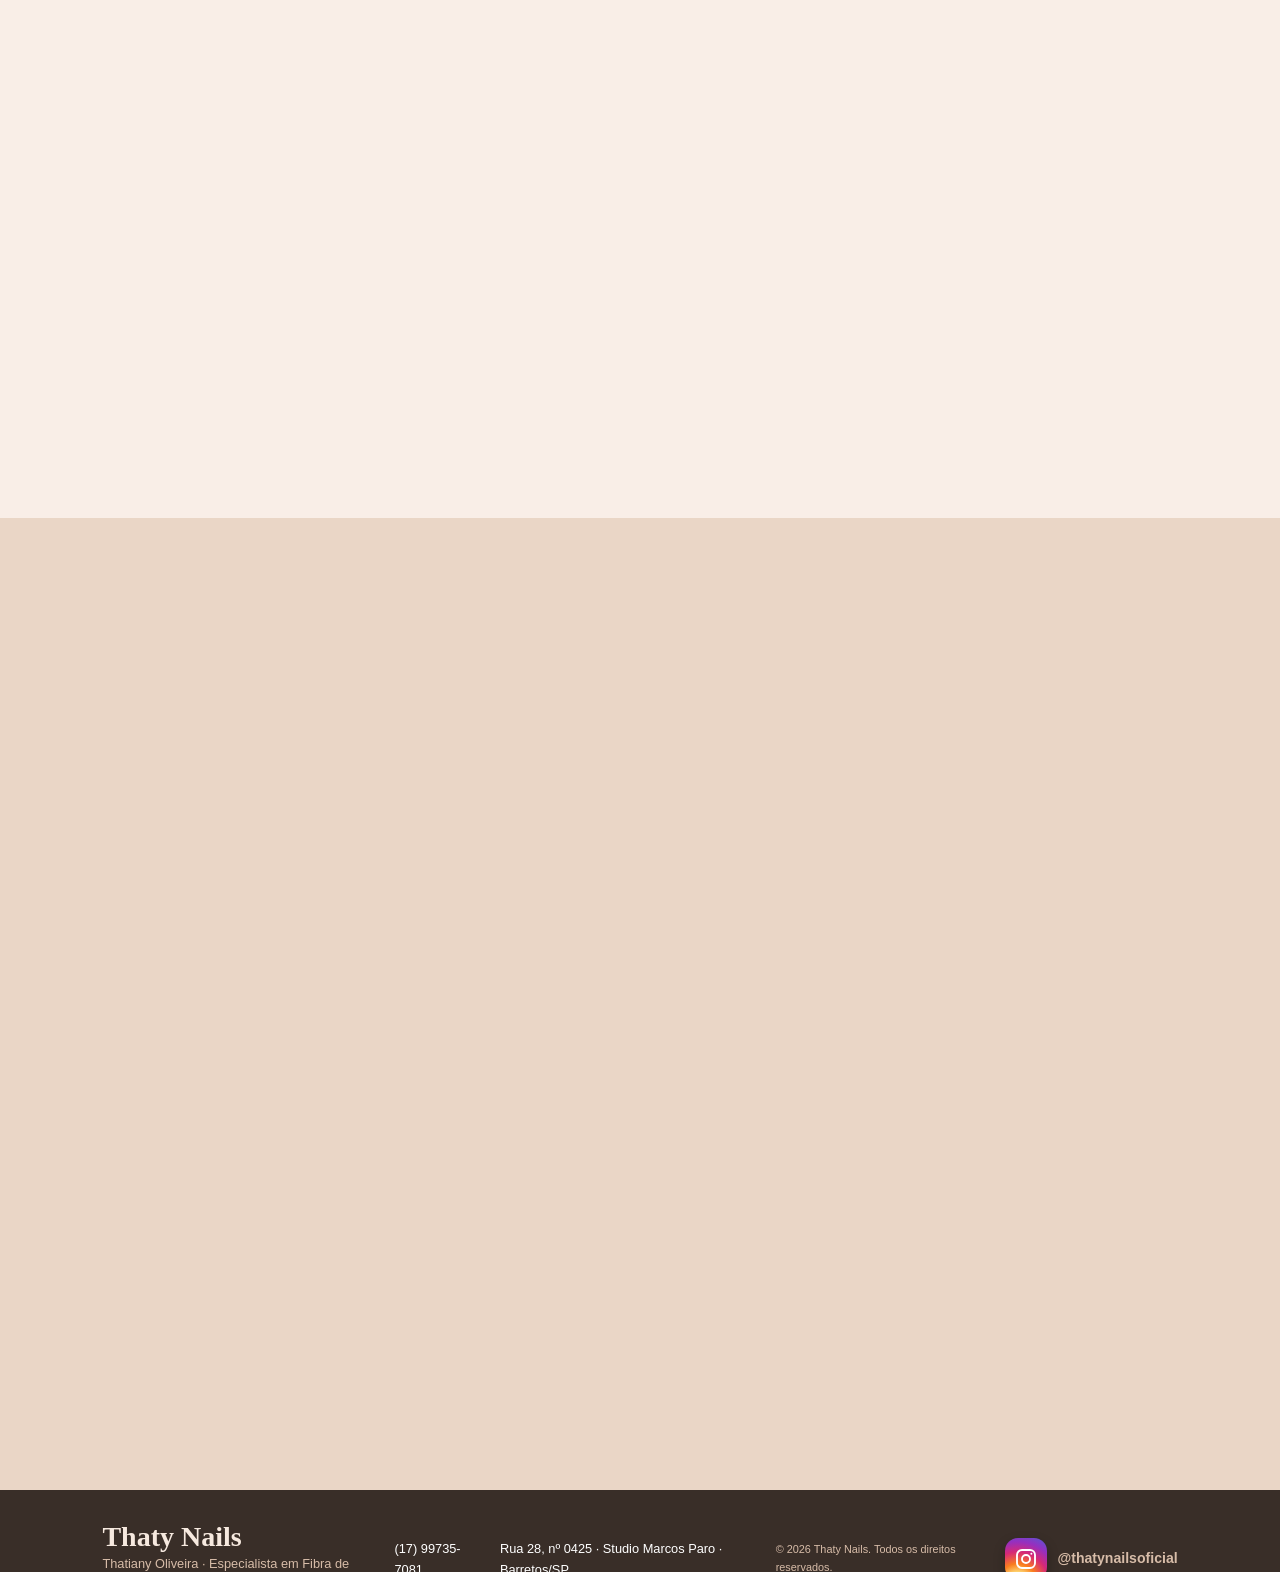
==== commit 0a91ae17: "Amplia logo e move CTA para depois da prova social" ====
--- a/html/index.html
+++ b/html/index.html
@@ -68,7 +68,7 @@
     @media(max-width:900px){.cta-schedule{grid-template-columns:auto 1fr}.cta-note{display:none}.cta-button{grid-column:1/-1}}@media(max-width:760px){a,.button,.cta-button,.directions-button{min-height:48px}.location-wrap{grid-template-columns:1fr;margin-top:32px;border-radius:18px}.location-info{padding:36px 24px}.directions-button{max-width:none;min-height:60px}.map-wrap,.map-wrap iframe{min-height:360px}.location .centered{text-align:left}.location .centered h2{font-size:2.55rem}}@media(max-width:560px){.cta-schedule{padding:24px 20px;grid-template-columns:1fr;text-align:center}.cta-phone{margin:auto}.cta-button{grid-column:auto}.cta-copy small{line-height:1.35}}@media(prefers-reduced-motion:reduce){html{scroll-behavior:auto}*,*:before,*:after{transition:none!important}}
   </style>
   <style>
-    .brand-final{width:132px;height:62px;overflow:visible;border-radius:0;display:flex;align-items:center;justify-content:center}.brand-final img{display:block;width:100%;height:100%;object-fit:contain;object-position:center;background:transparent}@media(max-width:760px){.brand-final{width:104px;height:52px}}
+    .brand-final{width:190px;height:70px;overflow:hidden;border-radius:0;display:flex;align-items:center;justify-content:center}.brand-final img{display:block;width:190px;height:190px;max-width:none;flex:none;object-fit:cover;object-position:center 42%;background:transparent}@media(max-width:760px){.brand-final{width:138px;height:56px}.brand-final img{width:138px;height:138px;object-position:center 42%}}
   </style>
 </head>
 <body>
@@ -94,7 +94,6 @@
       <div class="centered"><p class="eyebrow">Excelência que se percebe</p><h2>Atendimento especializado em alongamento de unhas</h2><p>Na Thaty Nails, cada cliente recebe um atendimento exclusivo, pensado para valorizar seu estilo e sua rotina.</p></div>
       <div class="stats"><article><strong>20+</strong><span>anos de experiência</span></article><article><b aria-hidden="true">♢</b><strong>Alongamento</strong><span>especialista em fibra de vidro</span></article><article><b aria-hidden="true">♧</b><strong>Gel</strong><span>alongamento sofisticado</span><em>os produtos todos são hipoalergênicos</em></article><article><b aria-hidden="true">♔</b><strong>Premium</strong><span>produtos selecionados</span></article></div>
       <div class="centered"><a class="text-link" href="https://wa.me/5517997357081?text=Olá%20Thaty!%20Quero%20fazer%20minha%20avaliação." target="_blank" rel="noopener">Quero fazer minha avaliação →</a></div>
-      <aside class="cta-schedule" aria-label="Agende seu horário pelo WhatsApp"><div class="cta-phone" aria-hidden="true">☎</div><div class="cta-copy"><strong>Agende seu horário <span>agora mesmo!</span></strong><small>Atendimento rápido, exclusivo e com todo cuidado que você merece.</small></div><div class="cta-note" aria-hidden="true">Clique aqui e<br>fale comigo! ↘</div><a class="cta-button" href="https://wa.me/5517997357081?text=Olá%20Thaty!%20Gostaria%20de%20agendar%20um%20horário." target="_blank" rel="noopener"><span aria-hidden="true">☎</span> AGENDAR PELO WHATSAPP</a></aside>
     </section>
 
     <section class="about section" id="sobre">
@@ -105,6 +104,8 @@
     <section class="differentials section" id="diferenciais"><div class="centered"><p class="eyebrow">Cuidado que faz diferença</p><h2>Um atendimento pensado para você</h2></div><div class="card-grid"><article><span>✦</span><h3>Personalizado</h3><p>Avaliação individual para encontrar o formato e acabamento ideal.</p></article><article><span>◈</span><h3>Produtos Premium</h3><p>Materiais de alta qualidade para mais conforto e durabilidade.</p></article><article><span>⌁</span><h3>Naturalidade</h3><p>Unhas delicadas, sofisticadas e alinhadas ao seu estilo.</p></article><article><span>♡</span><h3>Acolhimento</h3><p>Carinho, atenção e dedicação do início ao fim.</p></article></div></section>
 
     <section class="gallery section" id="galeria"><div class="instagram-invite"><p class="eyebrow">Trabalhos reais</p><h2>Acompanhe os resultados no Instagram</h2><p>Veja unhas, alongamentos e transformações feitas pela Thaty Nails.</p><a class="instagram-cta" href="https://www.instagram.com/thatynailsoficial?utm_source=ig_web_button_share_sheet&amp;igsh=ZDNlZDc0MzIxNw==" target="_blank" rel="noopener"><svg viewBox="0 0 24 24" aria-hidden="true"><rect x="3" y="3" width="18" height="18" rx="5"></rect><circle cx="12" cy="12" r="4"></circle><circle cx="17.35" cy="6.65" r="1" fill="#fff" stroke="none"></circle></svg><span>Conhecer @thatynailsoficial</span><b>→</b></a></div></section>
+
+    <aside class="cta-schedule" aria-label="Agende seu horário pelo WhatsApp"><div class="cta-phone" aria-hidden="true">☎</div><div class="cta-copy"><strong>Agende seu horário <span>agora mesmo!</span></strong><small>Atendimento rápido, exclusivo e com todo cuidado que você merece.</small></div><div class="cta-note" aria-hidden="true">Clique aqui e<br>fale comigo! ↘</div><a class="cta-button" href="https://wa.me/5517997357081?text=Olá%20Thaty!%20Gostaria%20de%20agendar%20um%20horário." target="_blank" rel="noopener"><span aria-hidden="true">☎</span> AGENDAR PELO WHATSAPP</a></aside>
 
     <section class="testimonials section" id="depoimentos"><div class="centered"><p class="eyebrow">Clientes que confiam</p><h2>O que nossas clientes dizem</h2></div><div class="quote-grid"><figure><div>★★★★★</div><blockquote>“Fui muito bem atendida desde o primeiro contato. Minhas unhas ficaram perfeitas.”</blockquote><figcaption>Mariana Souza</figcaption></figure><figure><div>★★★★★</div><blockquote>“A Thaty é extremamente caprichosa. Minhas unhas duram muito mais.”</blockquote><figcaption>Roberta Lima</figcaption></figure><figure><div>★★★★★</div><blockquote>“Minha autoestima mudou completamente. Não troco por ninguém.”</blockquote><figcaption>Tatiane Cavalcante</figcaption></figure></div></section>
 
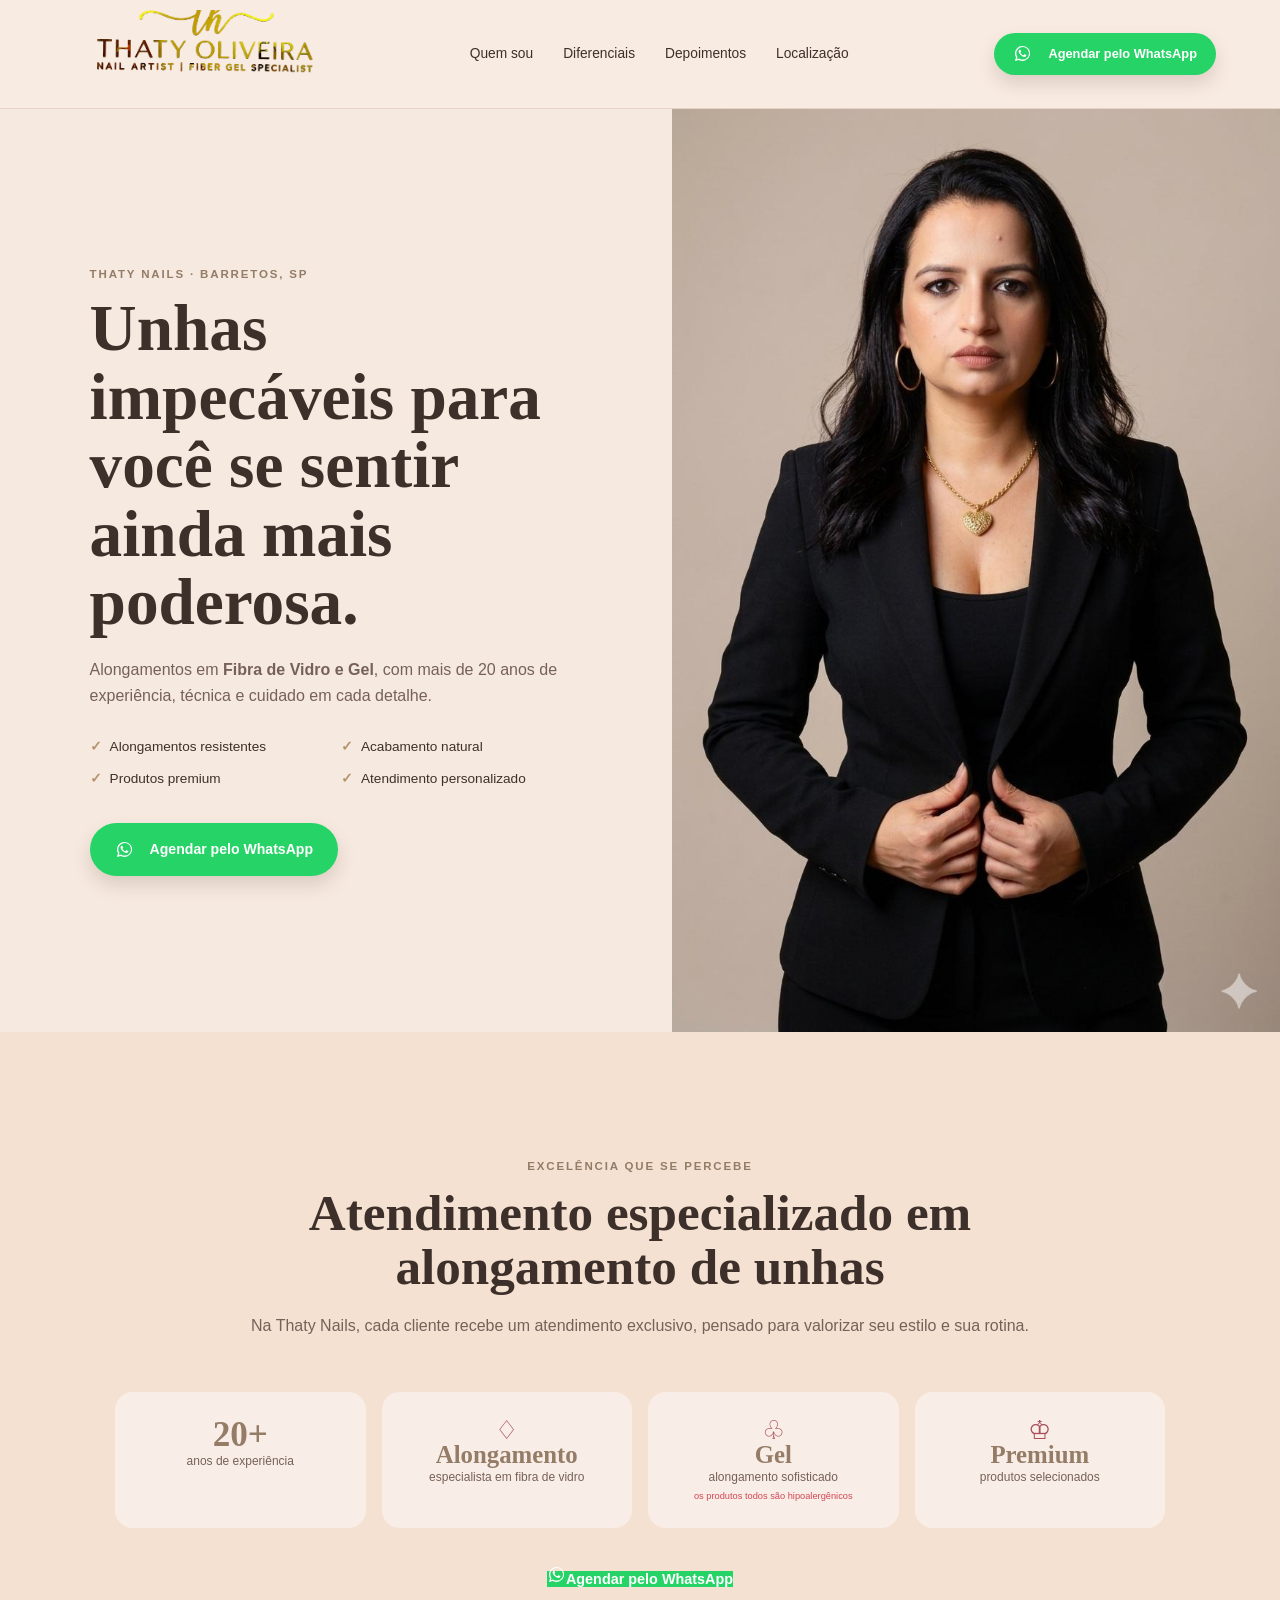
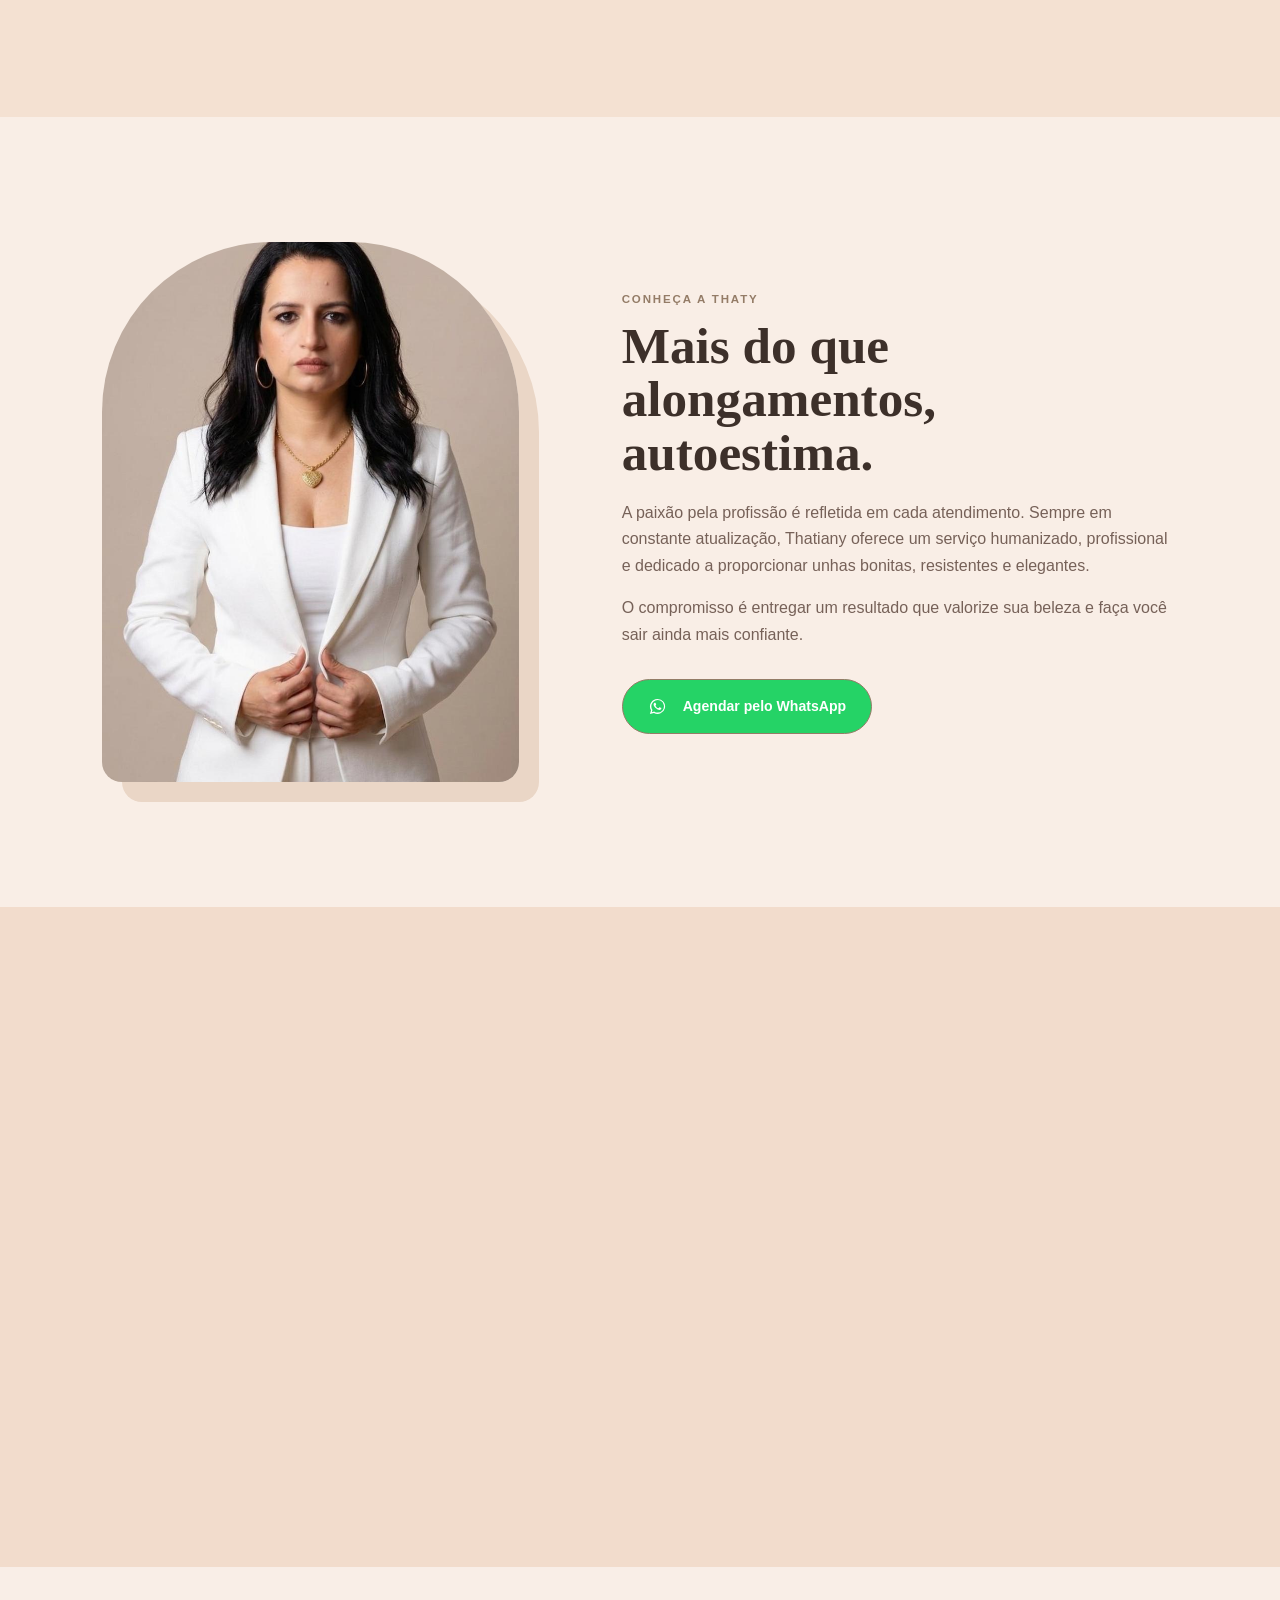
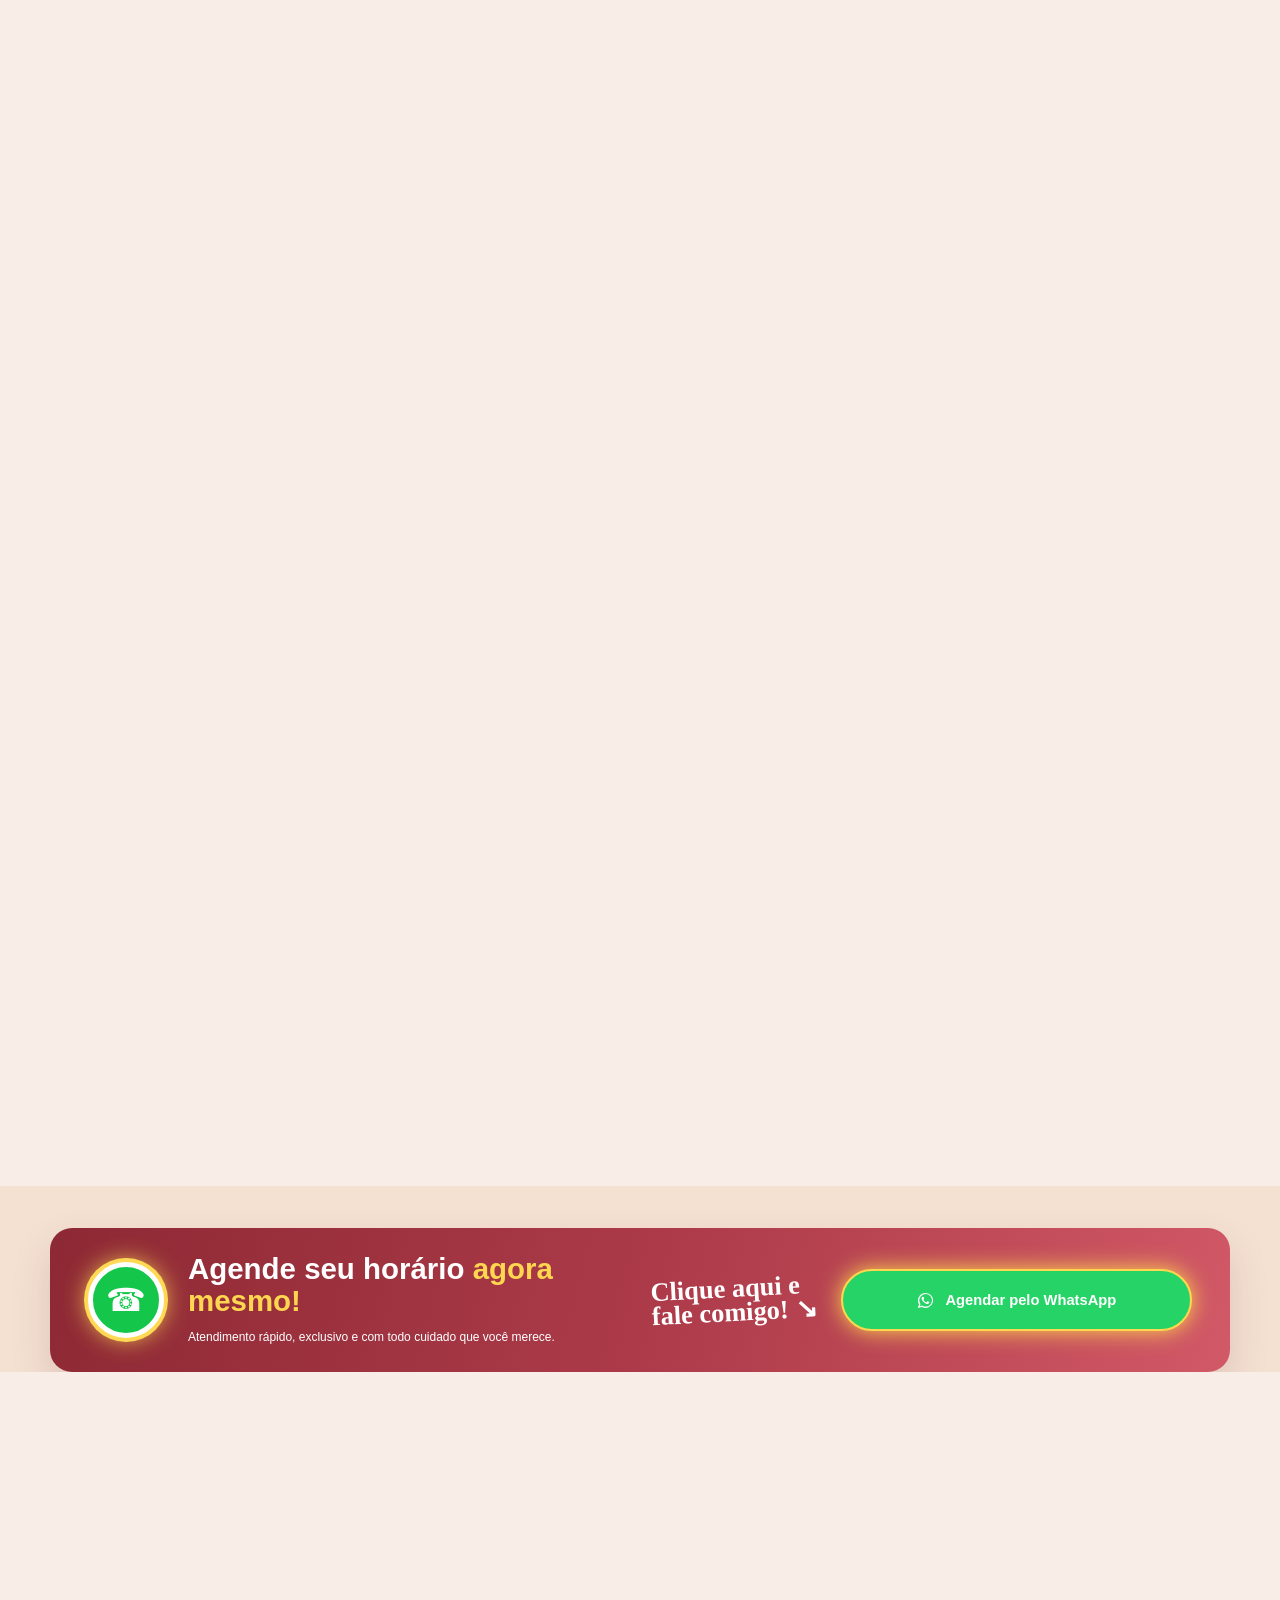
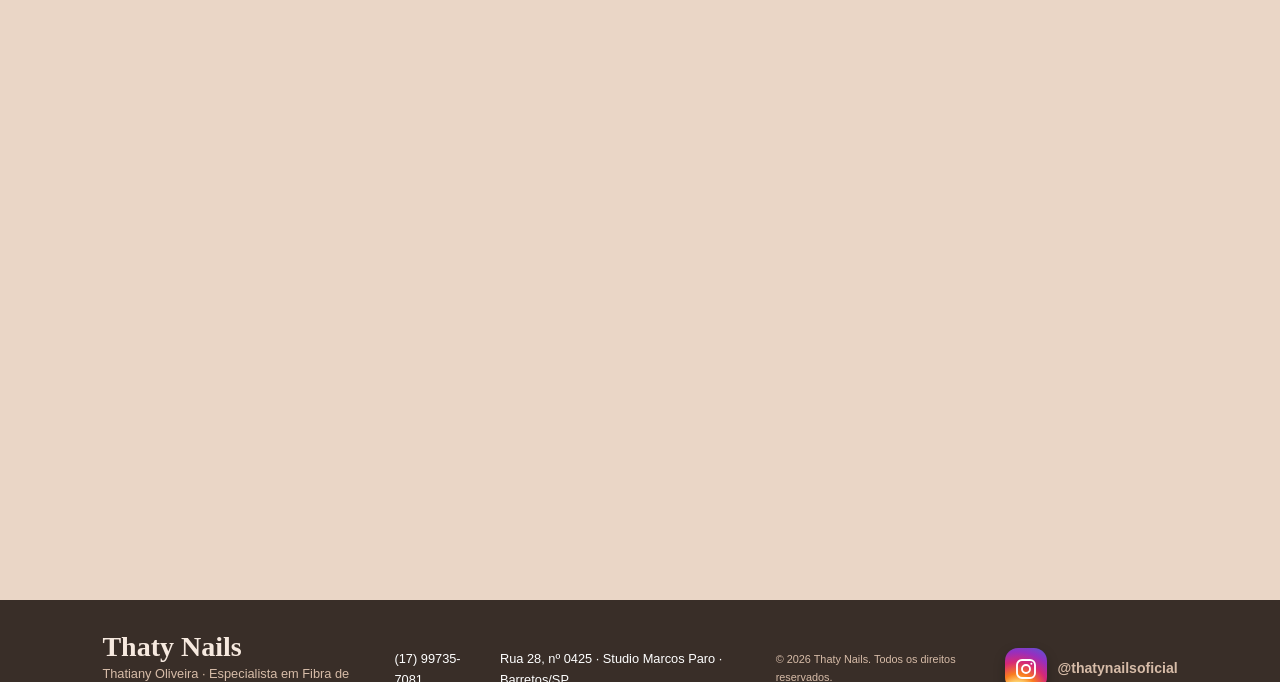
==== commit 785e9117: "Amplia logo e restaura fotos antes do banner de CTA" ====
--- a/html/index.html
+++ b/html/index.html
@@ -10,7 +10,7 @@
   <link rel="canonical" href="https://thatynails.com.br/">
   <meta name="robots" content="index, follow, max-image-preview:large">
   <meta name="referrer" content="strict-origin-when-cross-origin">
-  <meta http-equiv="Content-Security-Policy" content="default-src 'self'; img-src 'self' data:; style-src 'self' 'unsafe-inline' https://fonts.googleapis.com; font-src 'self' https://fonts.gstatic.com; script-src 'self' 'unsafe-inline'; connect-src 'none'; frame-src https://www.google.com https://maps.google.com; object-src 'none'; base-uri 'self'; form-action 'self'; frame-ancestors 'none'">
+  <meta http-equiv="Content-Security-Policy" content="default-src 'self'; img-src 'self' data: https://instagram.fbat1-1.fna.fbcdn.net; style-src 'self' 'unsafe-inline' https://fonts.googleapis.com; font-src 'self' https://fonts.gstatic.com; script-src 'self' 'unsafe-inline'; connect-src 'none'; frame-src https://www.google.com https://maps.google.com; object-src 'none'; base-uri 'self'; form-action 'self'; frame-ancestors 'none'">
   <title>Thaty Nails | Alongamento em Fibra de Vidro e Gel em Barretos</title>
   <meta property="og:type" content="website">
   <meta property="og:locale" content="pt_BR">
@@ -68,8 +68,9 @@
     @media(max-width:900px){.cta-schedule{grid-template-columns:auto 1fr}.cta-note{display:none}.cta-button{grid-column:1/-1}}@media(max-width:760px){a,.button,.cta-button,.directions-button{min-height:48px}.location-wrap{grid-template-columns:1fr;margin-top:32px;border-radius:18px}.location-info{padding:36px 24px}.directions-button{max-width:none;min-height:60px}.map-wrap,.map-wrap iframe{min-height:360px}.location .centered{text-align:left}.location .centered h2{font-size:2.55rem}}@media(max-width:560px){.cta-schedule{padding:24px 20px;grid-template-columns:1fr;text-align:center}.cta-phone{margin:auto}.cta-button{grid-column:auto}.cta-copy small{line-height:1.35}}@media(prefers-reduced-motion:reduce){html{scroll-behavior:auto}*,*:before,*:after{transition:none!important}}
   </style>
   <style>
-    .brand-final{width:190px;height:70px;overflow:hidden;border-radius:0;display:flex;align-items:center;justify-content:center}.brand-final img{display:block;width:190px;height:190px;max-width:none;flex:none;object-fit:cover;object-position:center 42%;background:transparent}@media(max-width:760px){.brand-final{width:138px;height:56px}.brand-final img{width:138px;height:138px;object-position:center 42%}}
+    .site-header{min-height:108px;height:auto}.brand-final{width:260px;height:88px;overflow:hidden;border-radius:0;display:flex;align-items:center;justify-content:center;flex:none}.brand-final img{display:block;width:260px;height:260px;max-width:none;flex:none;object-fit:cover;object-position:center 42%;background:transparent}@media(max-width:760px){.site-header{min-height:88px}.brand-final{width:180px;height:68px}.brand-final img{width:180px;height:180px;object-position:center 42%}}
   </style>
+<style>.instagram-invite{margin-bottom:35px}.social-grid{max-width:1170px;margin:auto;display:grid;grid-template-columns:repeat(3,1fr);gap:15px}.social-grid a{aspect-ratio:1;display:block;overflow:hidden;border-radius:17px;background:#ead6c6;box-shadow:0 8px 19px #7c5b491c}.social-grid img{width:100%;height:100%;object-fit:cover;display:block;transition:transform .3s}.social-grid a:hover img{transform:scale(1.06)}@media(max-width:760px){.social-grid{grid-template-columns:repeat(2,1fr);gap:11px}}</style>
 </head>
 <body>
   <header class="site-header">
@@ -103,7 +104,7 @@
 
     <section class="differentials section" id="diferenciais"><div class="centered"><p class="eyebrow">Cuidado que faz diferença</p><h2>Um atendimento pensado para você</h2></div><div class="card-grid"><article><span>✦</span><h3>Personalizado</h3><p>Avaliação individual para encontrar o formato e acabamento ideal.</p></article><article><span>◈</span><h3>Produtos Premium</h3><p>Materiais de alta qualidade para mais conforto e durabilidade.</p></article><article><span>⌁</span><h3>Naturalidade</h3><p>Unhas delicadas, sofisticadas e alinhadas ao seu estilo.</p></article><article><span>♡</span><h3>Acolhimento</h3><p>Carinho, atenção e dedicação do início ao fim.</p></article></div></section>
 
-    <section class="gallery section" id="galeria"><div class="instagram-invite"><p class="eyebrow">Trabalhos reais</p><h2>Acompanhe os resultados no Instagram</h2><p>Veja unhas, alongamentos e transformações feitas pela Thaty Nails.</p><a class="instagram-cta" href="https://www.instagram.com/thatynailsoficial?utm_source=ig_web_button_share_sheet&amp;igsh=ZDNlZDc0MzIxNw==" target="_blank" rel="noopener"><svg viewBox="0 0 24 24" aria-hidden="true"><rect x="3" y="3" width="18" height="18" rx="5"></rect><circle cx="12" cy="12" r="4"></circle><circle cx="17.35" cy="6.65" r="1" fill="#fff" stroke="none"></circle></svg><span>Conhecer @thatynailsoficial</span><b>→</b></a></div></section>
+    <section class="gallery section" id="galeria"><div class="instagram-invite"><p class="eyebrow">Trabalhos reais</p><h2>Prova social em cada detalhe</h2><p>Conheça alguns dos resultados feitos pela Thaty Nails.</p><a class="instagram-cta" href="https://www.instagram.com/thatynailsoficial?utm_source=ig_web_button_share_sheet&amp;igsh=ZDNlZDc0MzIxNw==" target="_blank" rel="noopener"><svg viewBox="0 0 24 24" aria-hidden="true"><rect x="3" y="3" width="18" height="18" rx="5"></rect><circle cx="12" cy="12" r="4"></circle><circle cx="17.35" cy="6.65" r="1" fill="#fff" stroke="none"></circle></svg><span>Conhecer @thatynailsoficial</span><b>→</b></a></div><div class="social-grid" aria-label="Fotos de trabalhos realizados pela Thaty Nails"><a href="https://www.instagram.com/thatynailsoficial" target="_blank" rel="noopener"><img src="https://instagram.fbat1-1.fna.fbcdn.net/v/t51.82787-15/750738025_18144732187540487_8086056684315080607_n.jpg?stp=dst-jpg_e15_p640x640_tt6&amp;_nc_ht=instagram.fbat1-1.fna.fbcdn.net&amp;_nc_cat=111&amp;_nc_oc=Q6cZ2gExD9PI60t_pO5vCV73JB5I5k_GV7bplrqIAaVtx1YSB21t1d4O5M71vCF-kCXwoGc&amp;_nc_ohc=9sx3Rej5Fc4Q7kNvwEJKGPn&amp;_nc_gid=O8twBP-2N6ap9V3ANKC72Q&amp;edm=AOQ1c0wBAAAA&amp;ccb=7-5&amp;oh=00_AQCZUd6Yrw6JOOoblePUjRo9DAp4_BOehB4tc9VKhrD8Rg&amp;oe=6A6DD3D4&amp;_nc_sid=8b3546" alt="Unhas vermelhas feitas pela Thaty Nails" loading="lazy" decoding="async"></a><a href="https://www.instagram.com/thatynailsoficial" target="_blank" rel="noopener"><img src="https://instagram.fbat1-1.fna.fbcdn.net/v/t51.82787-15/743052379_18143989810540487_7939813624074287298_n.jpg?stp=dst-jpg_e35_p640x640_sh2.08_tt6&amp;_nc_ht=instagram.fbat1-1.fna.fbcdn.net&amp;_nc_cat=111&amp;_nc_oc=Q6cZ2gExD9PI60t_pO5vCV73JB5I5k_GV7bplrqIAaVtx1YSB21t1d4O5M71vCF-kCXwoGc&amp;_nc_ohc=lOE1AoIHnmQQ7kNvwGrGqzA&amp;_nc_gid=O8twBP-2N6ap9V3ANKC72Q&amp;edm=AOQ1c0wBAAAA&amp;ccb=7-5&amp;oh=00_AQCfdlue5H8mR8iBdXUMbsdpuNiGhuERxsbzg1s9Kc2oug&amp;oe=6A6DF404&amp;_nc_sid=8b3546" alt="Alongamento delicado com brilho" loading="lazy" decoding="async"></a><a href="https://www.instagram.com/thatynailsoficial" target="_blank" rel="noopener"><img src="https://instagram.fbat1-1.fna.fbcdn.net/v/t51.82787-15/741888972_18143796403540487_8793547794138704960_n.jpg?stp=dst-jpg_e35_p640x640_sh2.08_tt6&amp;_nc_ht=instagram.fbat1-1.fna.fbcdn.net&amp;_nc_cat=111&amp;_nc_oc=Q6cZ2gExD9PI60t_pO5vCV73JB5I5k_GV7bplrqIAaVtx1YSB21t1d4O5M71vCF-kCXwoGc&amp;_nc_ohc=s8LsvZRoaDgQ7kNvwENzX7q&amp;_nc_gid=O8twBP-2N6ap9V3ANKC72Q&amp;edm=AOQ1c0wBAAAA&amp;ccb=7-5&amp;oh=00_AQDbBrj23w-rfKu9t7YbIi5eB65nuk8Az3-UufkHdri32A&amp;oe=6A6DFE05&amp;_nc_sid=8b3546" alt="Unhas pretas e vermelhas feitas pela Thaty Nails" loading="lazy" decoding="async"></a><a href="https://www.instagram.com/thatynailsoficial" target="_blank" rel="noopener"><img src="https://instagram.fbat1-1.fna.fbcdn.net/v/t51.82787-15/743940461_18143796199540487_9183959107436232965_n.jpg?stp=dst-jpg_e35_p640x640_sh2.08_tt6&amp;_nc_ht=instagram.fbat1-1.fna.fbcdn.net&amp;_nc_cat=111&amp;_nc_oc=Q6cZ2gExD9PI60t_pO5vCV73JB5I5k_GV7bplrqIAaVtx1YSB21t1d4O5M71vCF-kCXwoGc&amp;_nc_ohc=Cdg72Vr__iIQ7kNvwHEu185&amp;_nc_gid=O8twBP-2N6ap9V3ANKC72Q&amp;edm=AOQ1c0wBAAAA&amp;ccb=7-5&amp;oh=00_AQB_viKq9rr5XJWuEdxwhc5QXX-dPm8ZBxaT1NTKmRdCmA&amp;oe=6A6DD95C&amp;_nc_sid=8b3546" alt="Unhas claras com acabamento elegante" loading="lazy" decoding="async"></a><a href="https://www.instagram.com/thatynailsoficial" target="_blank" rel="noopener"><img src="https://instagram.fbat1-1.fna.fbcdn.net/v/t51.82787-15/733147505_18142901104540487_6419414240409508590_n.jpg?stp=dst-jpg_e35_p640x640_sh2.08_tt6&amp;_nc_ht=instagram.fbat1-1.fna.fbcdn.net&amp;_nc_cat=111&amp;_nc_oc=Q6cZ2gExD9PI60t_pO5vCV73JB5I5k_GV7bplrqIAaVtx1YSB21t1d4O5M71vCF-kCXwoGc&amp;_nc_ohc=GbopSt-2zpQQ7kNvwH89EqD&amp;_nc_gid=O8twBP-2N6ap9V3ANKC72Q&amp;edm=AOQ1c0wBAAAA&amp;ccb=7-5&amp;oh=00_AQAWsXuKtNhcKDexlcDKFWlgYXM_MaUYyXGlHbLwpWTlmg&amp;oe=6A6DFA49&amp;_nc_sid=8b3546" alt="Unhas azuis feitas pela Thaty Nails" loading="lazy" decoding="async"></a><a href="https://www.instagram.com/thatynailsoficial" target="_blank" rel="noopener"><img src="https://instagram.fbat1-1.fna.fbcdn.net/v/t51.82787-15/673877761_18135306871540487_7793090927148026866_n.jpg?stp=dst-jpg_e35_p640x640_sh2.08_tt6&amp;_nc_ht=instagram.fbat1-1.fna.fbcdn.net&amp;_nc_cat=111&amp;_nc_oc=Q6cZ2gExD9PI60t_pO5vCV73JB5I5k_GV7bplrqIAaVtx1YSB21t1d4O5M71vCF-kCXwoGc&amp;_nc_ohc=4Kc9qC5tzv0Q7kNvwGdDFpP&amp;_nc_gid=O8twBP-2N6ap9V3ANKC72Q&amp;edm=AOQ1c0wBAAAA&amp;ccb=7-5&amp;oh=00_AQB2cC0frS3QKJFNC7tR5tDJDhRWZbSb3EccMEA89rBJsw&amp;oe=6A6DDE29&amp;_nc_sid=8b3546" alt="Unhas francesinhas sofisticadas" loading="lazy" decoding="async"></a></div></section>
 
     <aside class="cta-schedule" aria-label="Agende seu horário pelo WhatsApp"><div class="cta-phone" aria-hidden="true">☎</div><div class="cta-copy"><strong>Agende seu horário <span>agora mesmo!</span></strong><small>Atendimento rápido, exclusivo e com todo cuidado que você merece.</small></div><div class="cta-note" aria-hidden="true">Clique aqui e<br>fale comigo! ↘</div><a class="cta-button" href="https://wa.me/5517997357081?text=Olá%20Thaty!%20Gostaria%20de%20agendar%20um%20horário." target="_blank" rel="noopener"><span aria-hidden="true">☎</span> AGENDAR PELO WHATSAPP</a></aside>
 
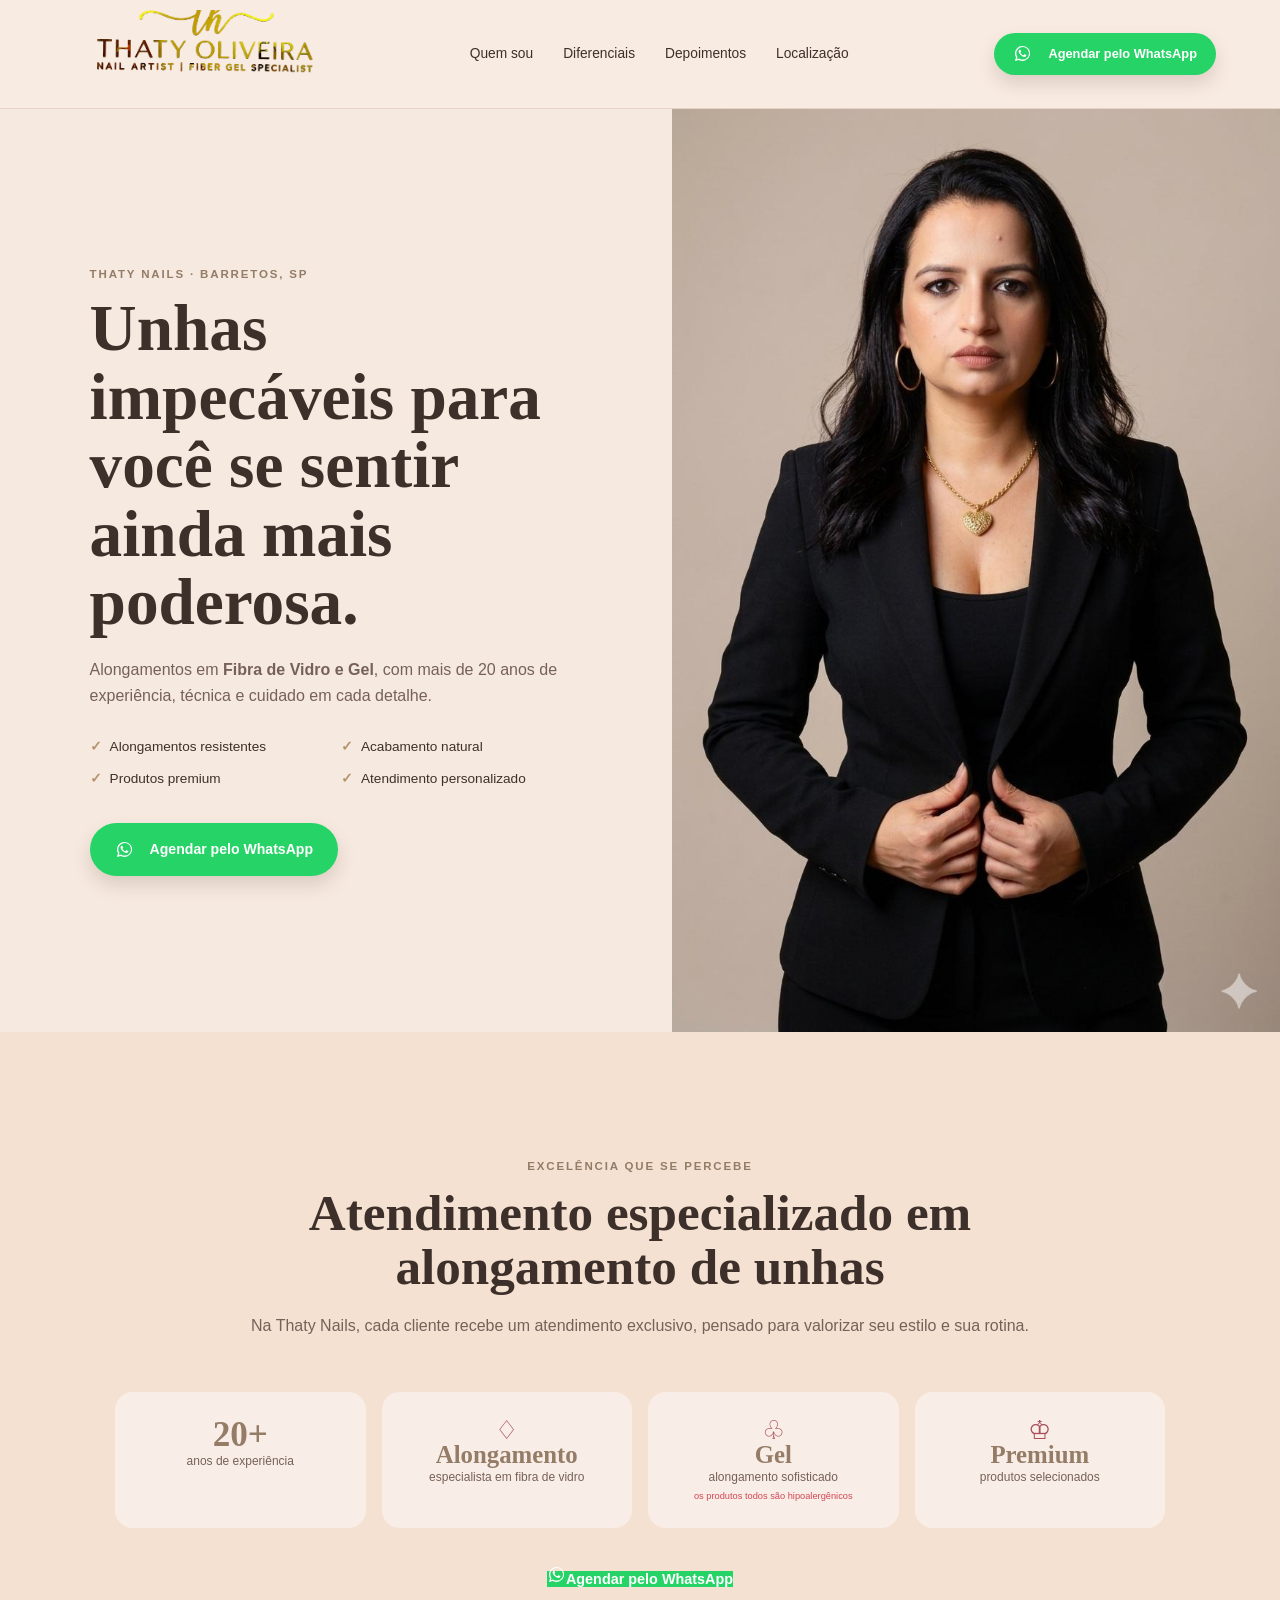
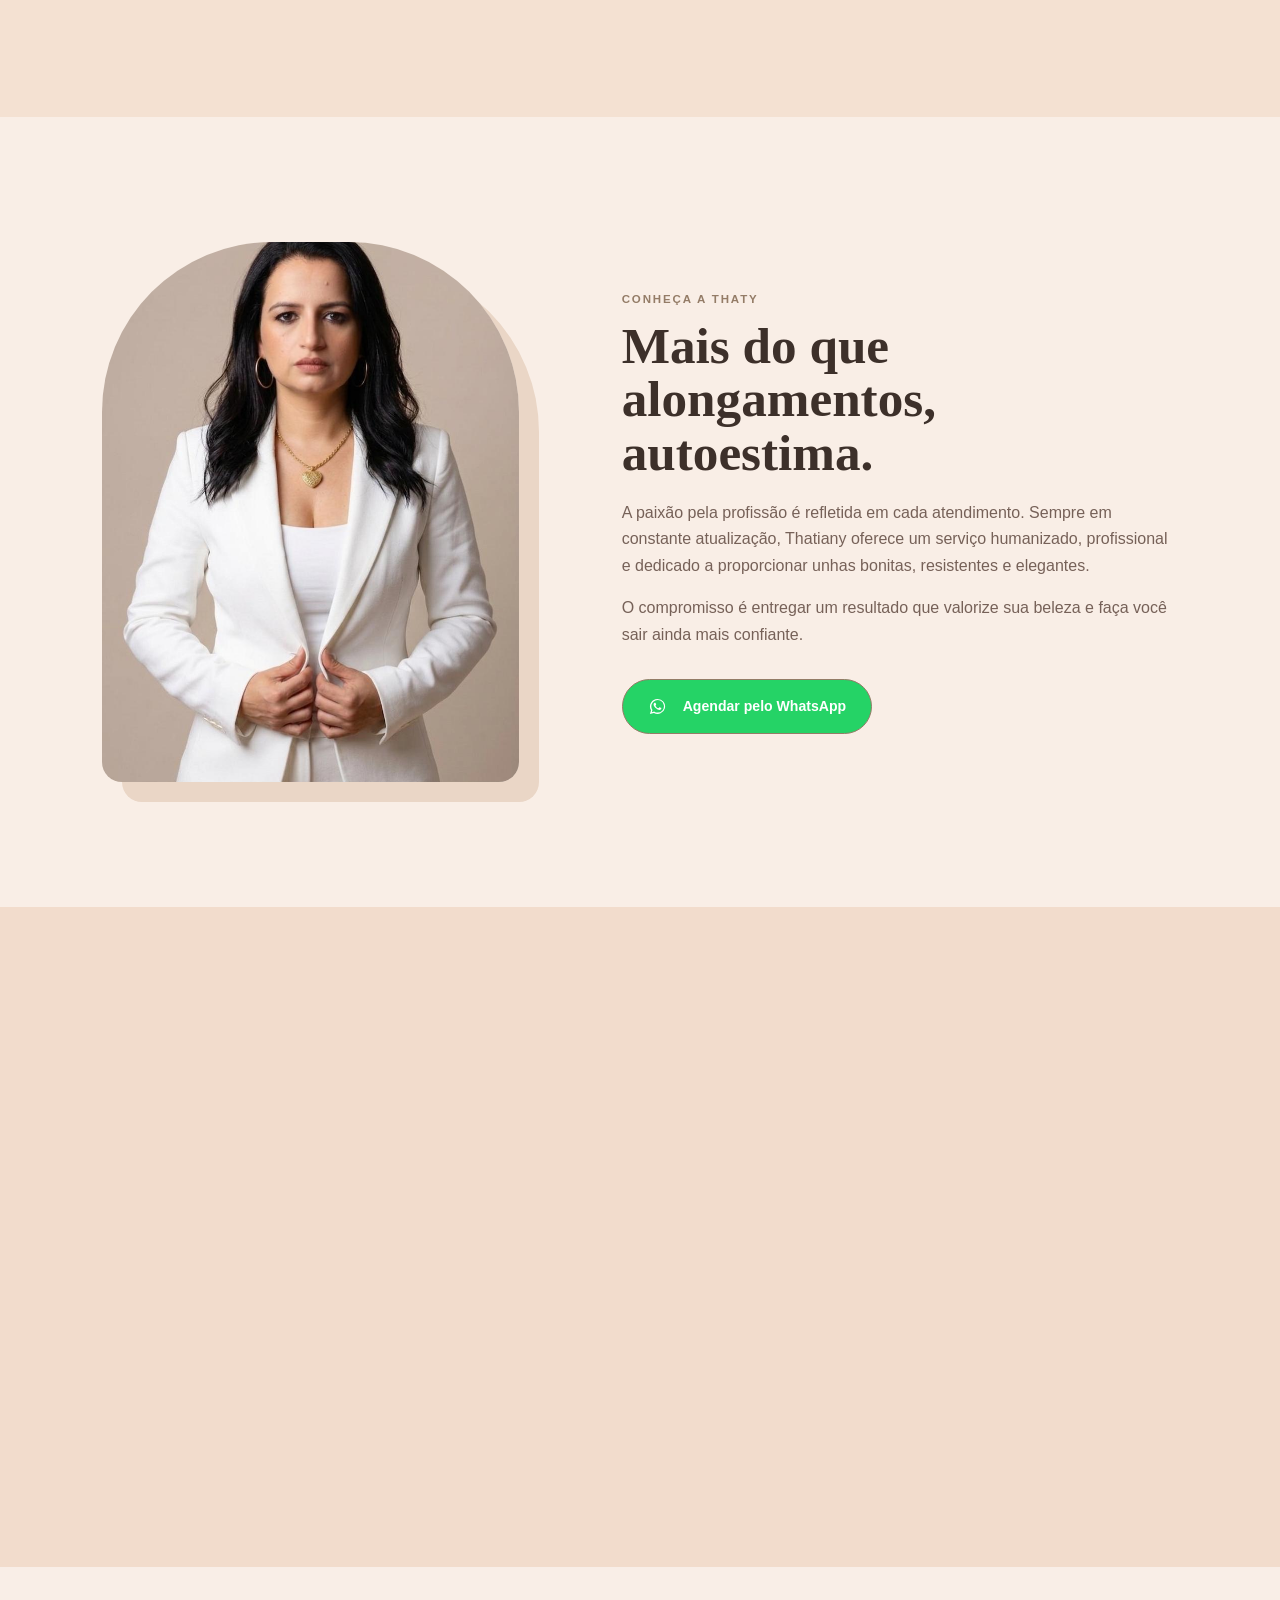
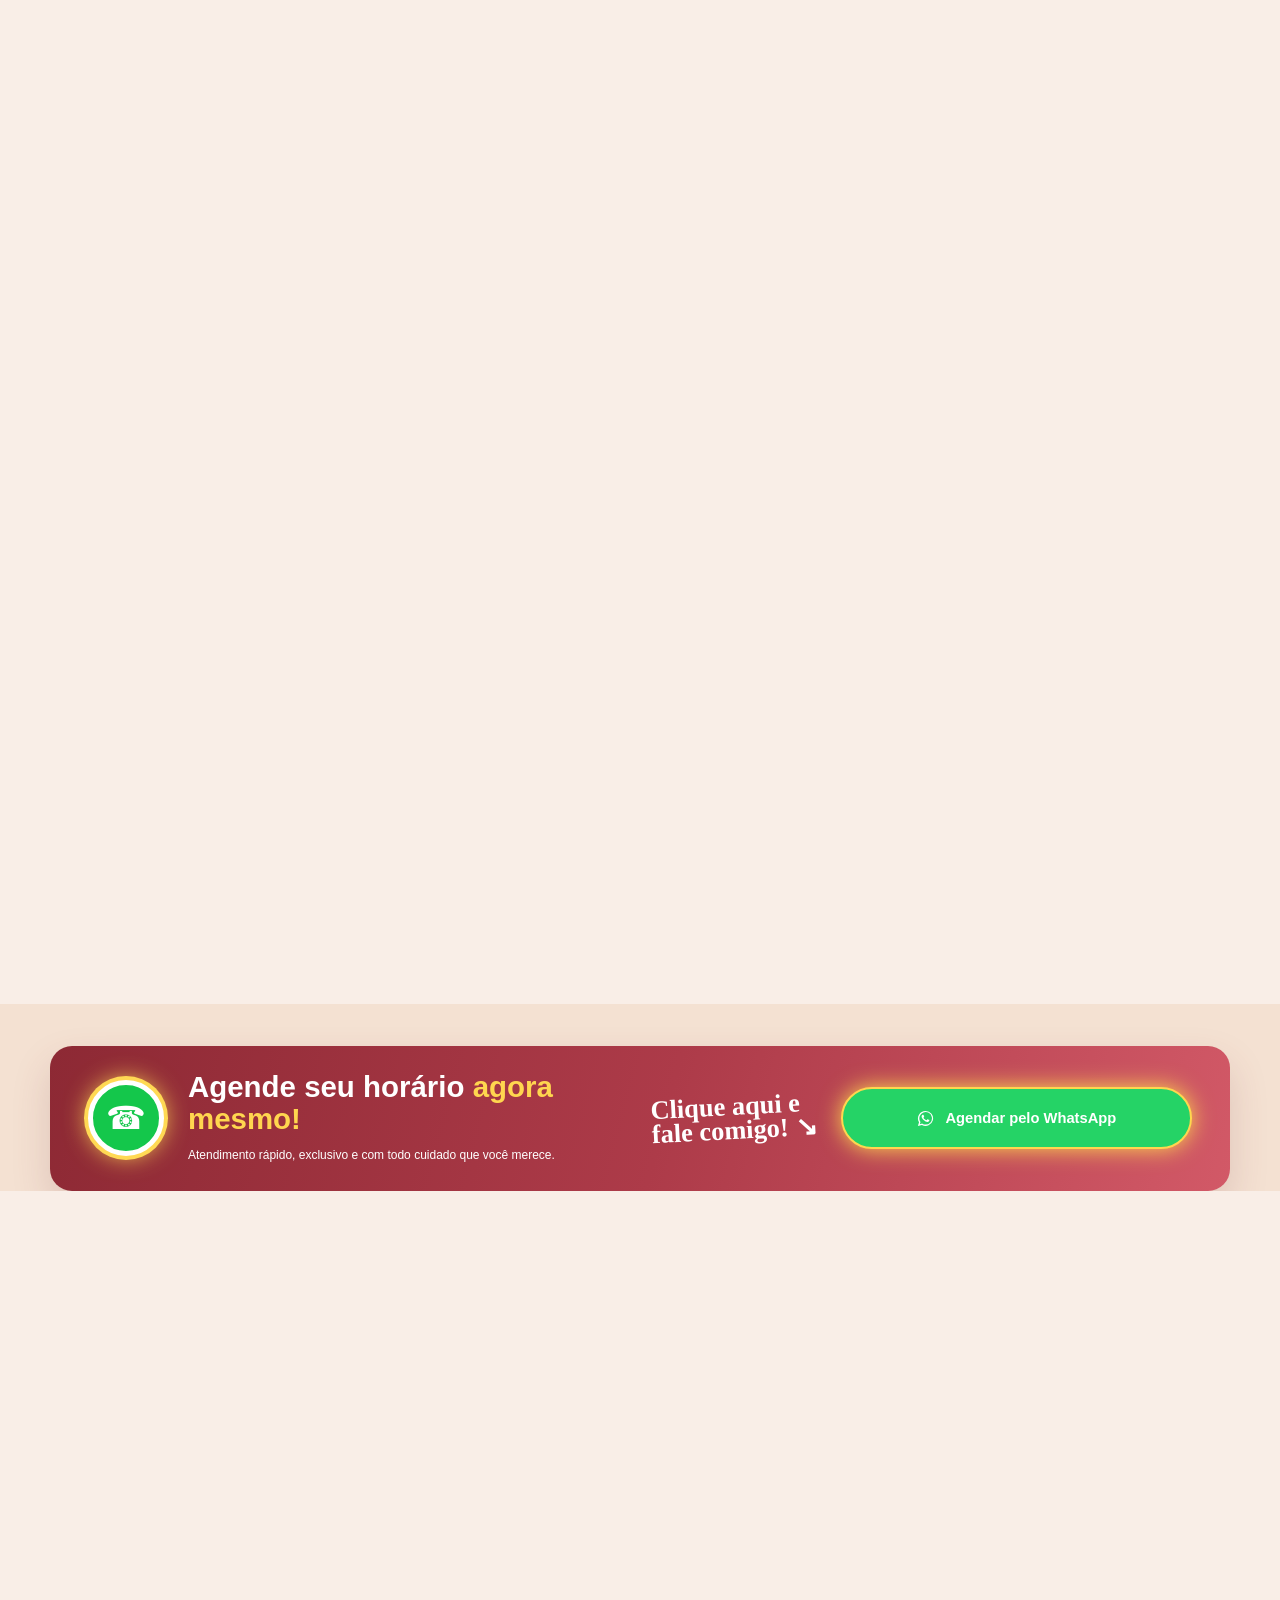
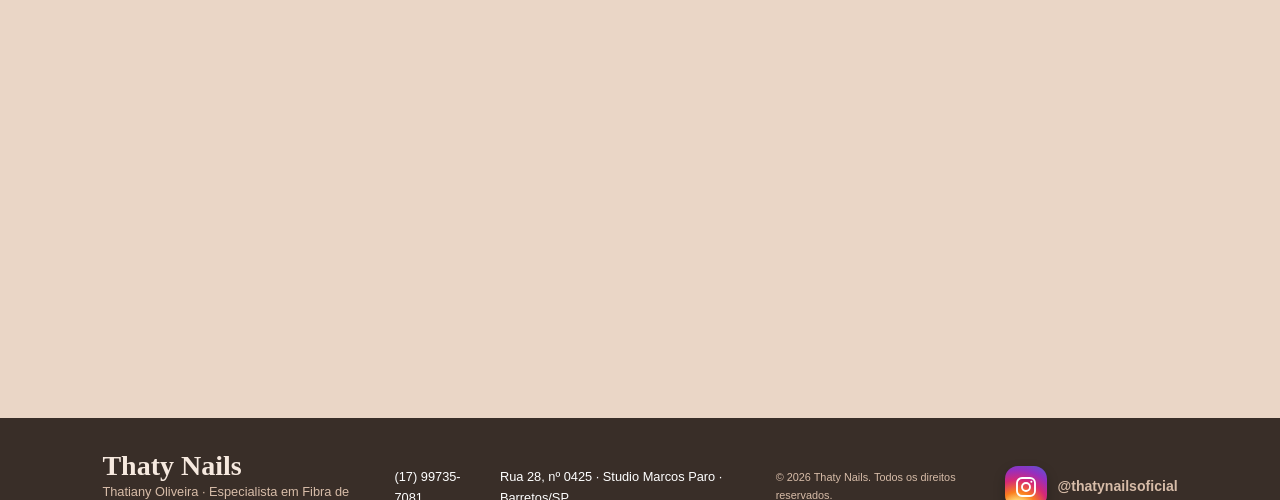
==== commit 75250484: "Restaura oito fotos permanentes na prova social" ====
--- a/html/index.html
+++ b/html/index.html
@@ -70,7 +70,7 @@
   <style>
     .site-header{min-height:108px;height:auto}.brand-final{width:260px;height:88px;overflow:hidden;border-radius:0;display:flex;align-items:center;justify-content:center;flex:none}.brand-final img{display:block;width:260px;height:260px;max-width:none;flex:none;object-fit:cover;object-position:center 42%;background:transparent}@media(max-width:760px){.site-header{min-height:88px}.brand-final{width:180px;height:68px}.brand-final img{width:180px;height:180px;object-position:center 42%}}
   </style>
-<style>.instagram-invite{margin-bottom:35px}.social-grid{max-width:1170px;margin:auto;display:grid;grid-template-columns:repeat(3,1fr);gap:15px}.social-grid a{aspect-ratio:1;display:block;overflow:hidden;border-radius:17px;background:#ead6c6;box-shadow:0 8px 19px #7c5b491c}.social-grid img{width:100%;height:100%;object-fit:cover;display:block;transition:transform .3s}.social-grid a:hover img{transform:scale(1.06)}@media(max-width:760px){.social-grid{grid-template-columns:repeat(2,1fr);gap:11px}}</style>
+<style>.instagram-invite{margin-bottom:35px}.social-grid{max-width:1170px;margin:auto;display:grid;grid-template-columns:repeat(4,1fr);gap:15px}.social-grid a{aspect-ratio:1;display:block;overflow:hidden;border-radius:17px;background:#ead6c6;box-shadow:0 8px 19px #7c5b491c}.social-grid img{width:100%;height:100%;object-fit:cover;display:block;transition:transform .3s}.social-grid a:hover img{transform:scale(1.06)}@media(max-width:760px){.social-grid{grid-template-columns:repeat(2,1fr);gap:11px}}</style>
 </head>
 <body>
   <header class="site-header">
@@ -104,7 +104,7 @@
 
     <section class="differentials section" id="diferenciais"><div class="centered"><p class="eyebrow">Cuidado que faz diferença</p><h2>Um atendimento pensado para você</h2></div><div class="card-grid"><article><span>✦</span><h3>Personalizado</h3><p>Avaliação individual para encontrar o formato e acabamento ideal.</p></article><article><span>◈</span><h3>Produtos Premium</h3><p>Materiais de alta qualidade para mais conforto e durabilidade.</p></article><article><span>⌁</span><h3>Naturalidade</h3><p>Unhas delicadas, sofisticadas e alinhadas ao seu estilo.</p></article><article><span>♡</span><h3>Acolhimento</h3><p>Carinho, atenção e dedicação do início ao fim.</p></article></div></section>
 
-    <section class="gallery section" id="galeria"><div class="instagram-invite"><p class="eyebrow">Trabalhos reais</p><h2>Prova social em cada detalhe</h2><p>Conheça alguns dos resultados feitos pela Thaty Nails.</p><a class="instagram-cta" href="https://www.instagram.com/thatynailsoficial?utm_source=ig_web_button_share_sheet&amp;igsh=ZDNlZDc0MzIxNw==" target="_blank" rel="noopener"><svg viewBox="0 0 24 24" aria-hidden="true"><rect x="3" y="3" width="18" height="18" rx="5"></rect><circle cx="12" cy="12" r="4"></circle><circle cx="17.35" cy="6.65" r="1" fill="#fff" stroke="none"></circle></svg><span>Conhecer @thatynailsoficial</span><b>→</b></a></div><div class="social-grid" aria-label="Fotos de trabalhos realizados pela Thaty Nails"><a href="https://www.instagram.com/thatynailsoficial" target="_blank" rel="noopener"><img src="https://instagram.fbat1-1.fna.fbcdn.net/v/t51.82787-15/750738025_18144732187540487_8086056684315080607_n.jpg?stp=dst-jpg_e15_p640x640_tt6&amp;_nc_ht=instagram.fbat1-1.fna.fbcdn.net&amp;_nc_cat=111&amp;_nc_oc=Q6cZ2gExD9PI60t_pO5vCV73JB5I5k_GV7bplrqIAaVtx1YSB21t1d4O5M71vCF-kCXwoGc&amp;_nc_ohc=9sx3Rej5Fc4Q7kNvwEJKGPn&amp;_nc_gid=O8twBP-2N6ap9V3ANKC72Q&amp;edm=AOQ1c0wBAAAA&amp;ccb=7-5&amp;oh=00_AQCZUd6Yrw6JOOoblePUjRo9DAp4_BOehB4tc9VKhrD8Rg&amp;oe=6A6DD3D4&amp;_nc_sid=8b3546" alt="Unhas vermelhas feitas pela Thaty Nails" loading="lazy" decoding="async"></a><a href="https://www.instagram.com/thatynailsoficial" target="_blank" rel="noopener"><img src="https://instagram.fbat1-1.fna.fbcdn.net/v/t51.82787-15/743052379_18143989810540487_7939813624074287298_n.jpg?stp=dst-jpg_e35_p640x640_sh2.08_tt6&amp;_nc_ht=instagram.fbat1-1.fna.fbcdn.net&amp;_nc_cat=111&amp;_nc_oc=Q6cZ2gExD9PI60t_pO5vCV73JB5I5k_GV7bplrqIAaVtx1YSB21t1d4O5M71vCF-kCXwoGc&amp;_nc_ohc=lOE1AoIHnmQQ7kNvwGrGqzA&amp;_nc_gid=O8twBP-2N6ap9V3ANKC72Q&amp;edm=AOQ1c0wBAAAA&amp;ccb=7-5&amp;oh=00_AQCfdlue5H8mR8iBdXUMbsdpuNiGhuERxsbzg1s9Kc2oug&amp;oe=6A6DF404&amp;_nc_sid=8b3546" alt="Alongamento delicado com brilho" loading="lazy" decoding="async"></a><a href="https://www.instagram.com/thatynailsoficial" target="_blank" rel="noopener"><img src="https://instagram.fbat1-1.fna.fbcdn.net/v/t51.82787-15/741888972_18143796403540487_8793547794138704960_n.jpg?stp=dst-jpg_e35_p640x640_sh2.08_tt6&amp;_nc_ht=instagram.fbat1-1.fna.fbcdn.net&amp;_nc_cat=111&amp;_nc_oc=Q6cZ2gExD9PI60t_pO5vCV73JB5I5k_GV7bplrqIAaVtx1YSB21t1d4O5M71vCF-kCXwoGc&amp;_nc_ohc=s8LsvZRoaDgQ7kNvwENzX7q&amp;_nc_gid=O8twBP-2N6ap9V3ANKC72Q&amp;edm=AOQ1c0wBAAAA&amp;ccb=7-5&amp;oh=00_AQDbBrj23w-rfKu9t7YbIi5eB65nuk8Az3-UufkHdri32A&amp;oe=6A6DFE05&amp;_nc_sid=8b3546" alt="Unhas pretas e vermelhas feitas pela Thaty Nails" loading="lazy" decoding="async"></a><a href="https://www.instagram.com/thatynailsoficial" target="_blank" rel="noopener"><img src="https://instagram.fbat1-1.fna.fbcdn.net/v/t51.82787-15/743940461_18143796199540487_9183959107436232965_n.jpg?stp=dst-jpg_e35_p640x640_sh2.08_tt6&amp;_nc_ht=instagram.fbat1-1.fna.fbcdn.net&amp;_nc_cat=111&amp;_nc_oc=Q6cZ2gExD9PI60t_pO5vCV73JB5I5k_GV7bplrqIAaVtx1YSB21t1d4O5M71vCF-kCXwoGc&amp;_nc_ohc=Cdg72Vr__iIQ7kNvwHEu185&amp;_nc_gid=O8twBP-2N6ap9V3ANKC72Q&amp;edm=AOQ1c0wBAAAA&amp;ccb=7-5&amp;oh=00_AQB_viKq9rr5XJWuEdxwhc5QXX-dPm8ZBxaT1NTKmRdCmA&amp;oe=6A6DD95C&amp;_nc_sid=8b3546" alt="Unhas claras com acabamento elegante" loading="lazy" decoding="async"></a><a href="https://www.instagram.com/thatynailsoficial" target="_blank" rel="noopener"><img src="https://instagram.fbat1-1.fna.fbcdn.net/v/t51.82787-15/733147505_18142901104540487_6419414240409508590_n.jpg?stp=dst-jpg_e35_p640x640_sh2.08_tt6&amp;_nc_ht=instagram.fbat1-1.fna.fbcdn.net&amp;_nc_cat=111&amp;_nc_oc=Q6cZ2gExD9PI60t_pO5vCV73JB5I5k_GV7bplrqIAaVtx1YSB21t1d4O5M71vCF-kCXwoGc&amp;_nc_ohc=GbopSt-2zpQQ7kNvwH89EqD&amp;_nc_gid=O8twBP-2N6ap9V3ANKC72Q&amp;edm=AOQ1c0wBAAAA&amp;ccb=7-5&amp;oh=00_AQAWsXuKtNhcKDexlcDKFWlgYXM_MaUYyXGlHbLwpWTlmg&amp;oe=6A6DFA49&amp;_nc_sid=8b3546" alt="Unhas azuis feitas pela Thaty Nails" loading="lazy" decoding="async"></a><a href="https://www.instagram.com/thatynailsoficial" target="_blank" rel="noopener"><img src="https://instagram.fbat1-1.fna.fbcdn.net/v/t51.82787-15/673877761_18135306871540487_7793090927148026866_n.jpg?stp=dst-jpg_e35_p640x640_sh2.08_tt6&amp;_nc_ht=instagram.fbat1-1.fna.fbcdn.net&amp;_nc_cat=111&amp;_nc_oc=Q6cZ2gExD9PI60t_pO5vCV73JB5I5k_GV7bplrqIAaVtx1YSB21t1d4O5M71vCF-kCXwoGc&amp;_nc_ohc=4Kc9qC5tzv0Q7kNvwGdDFpP&amp;_nc_gid=O8twBP-2N6ap9V3ANKC72Q&amp;edm=AOQ1c0wBAAAA&amp;ccb=7-5&amp;oh=00_AQB2cC0frS3QKJFNC7tR5tDJDhRWZbSb3EccMEA89rBJsw&amp;oe=6A6DDE29&amp;_nc_sid=8b3546" alt="Unhas francesinhas sofisticadas" loading="lazy" decoding="async"></a></div></section>
+    <section class="gallery section" id="galeria"><div class="instagram-invite"><p class="eyebrow">Trabalhos reais</p><h2>Prova social em cada detalhe</h2><p>Conheça alguns dos resultados feitos pela Thaty Nails.</p><a class="instagram-cta" href="https://www.instagram.com/thatynailsoficial?utm_source=ig_web_button_share_sheet&amp;igsh=ZDNlZDc0MzIxNw==" target="_blank" rel="noopener"><svg viewBox="0 0 24 24" aria-hidden="true"><rect x="3" y="3" width="18" height="18" rx="5"></rect><circle cx="12" cy="12" r="4"></circle><circle cx="17.35" cy="6.65" r="1" fill="#fff" stroke="none"></circle></svg><span>Conhecer @thatynailsoficial</span><b>→</b></a></div><div class="social-grid" aria-label="Oito fotos de trabalhos realizados pela Thaty Nails"><a href="https://www.instagram.com/thatynailsoficial" target="_blank" rel="noopener"><img src="[data-uri]" alt="Unhas vermelhas feitas pela Thaty Nails" loading="lazy" decoding="async" width="900" height="900"></a><a href="https://www.instagram.com/thatynailsoficial" target="_blank" rel="noopener"><img src="[data-uri]" alt="Alongamento delicado com brilho" loading="lazy" decoding="async" width="900" height="900"></a><a href="https://www.instagram.com/thatynailsoficial" target="_blank" rel="noopener"><img src="[data-uri]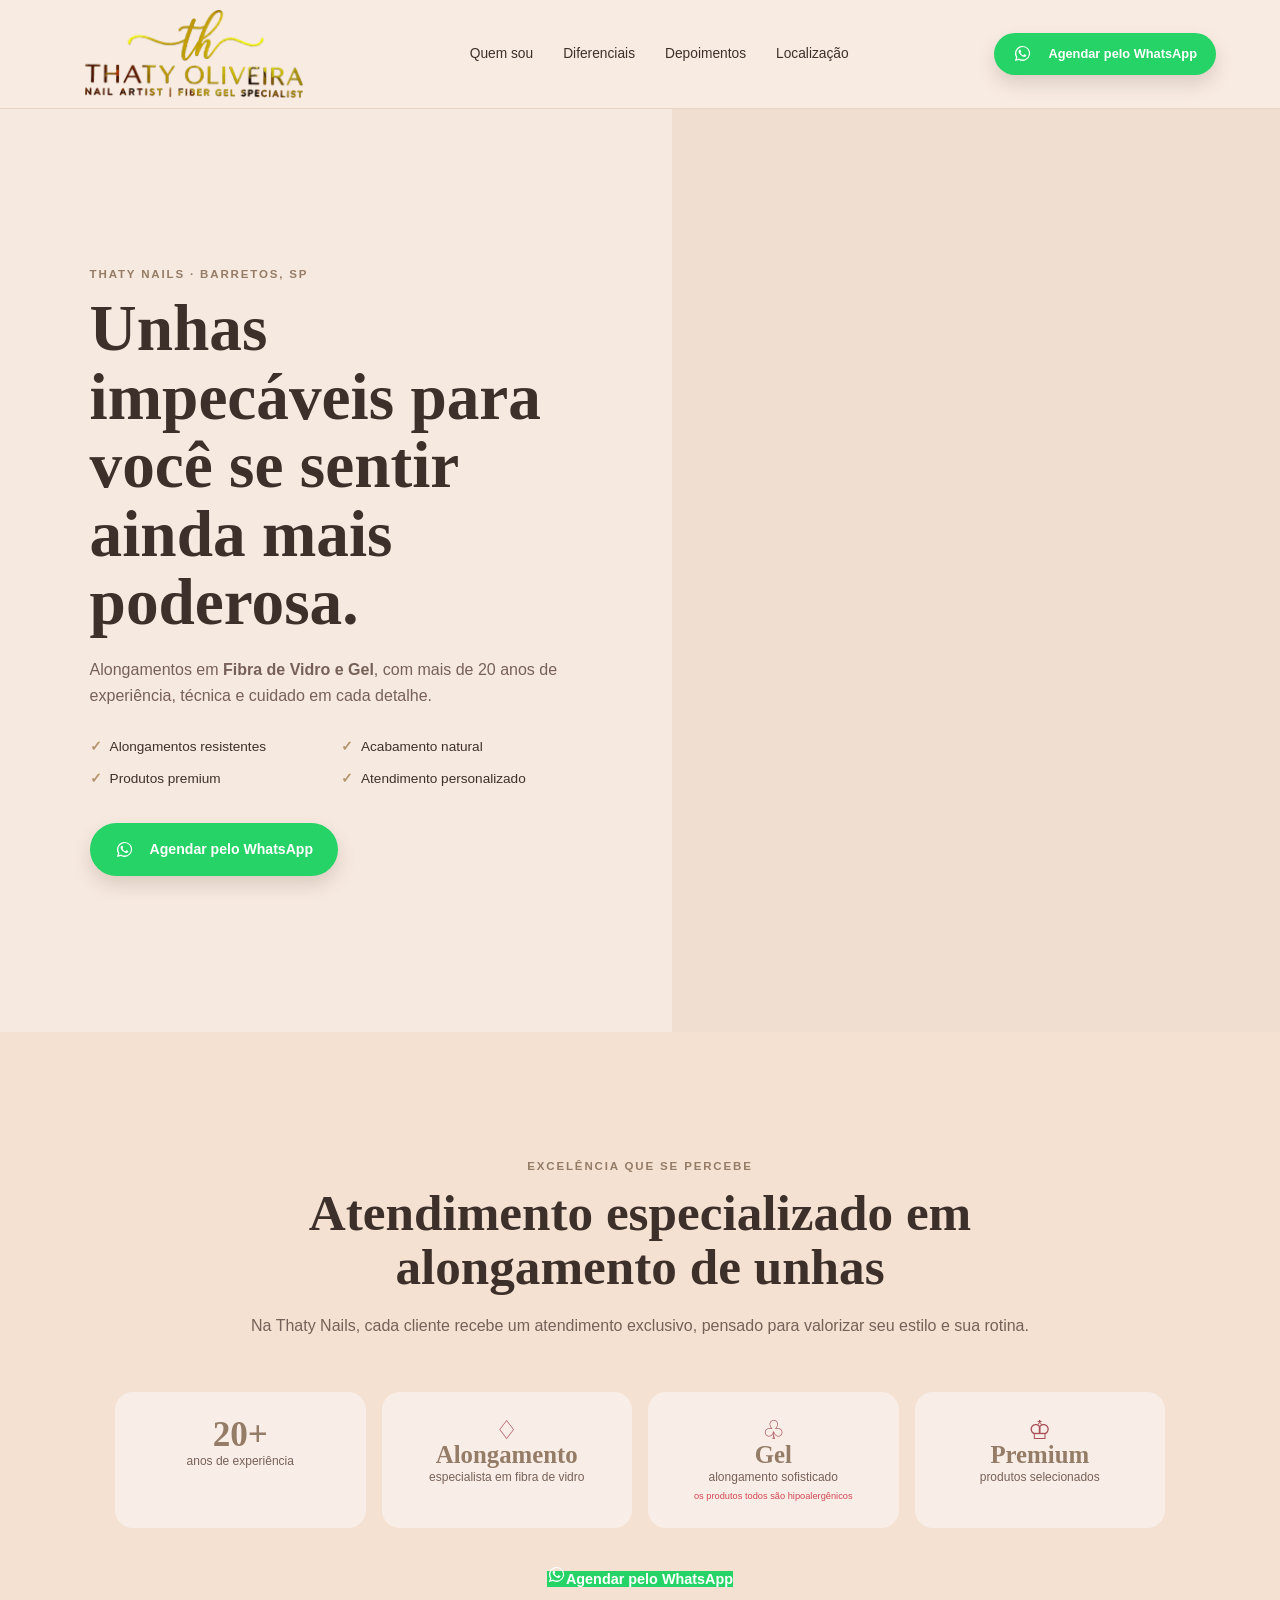
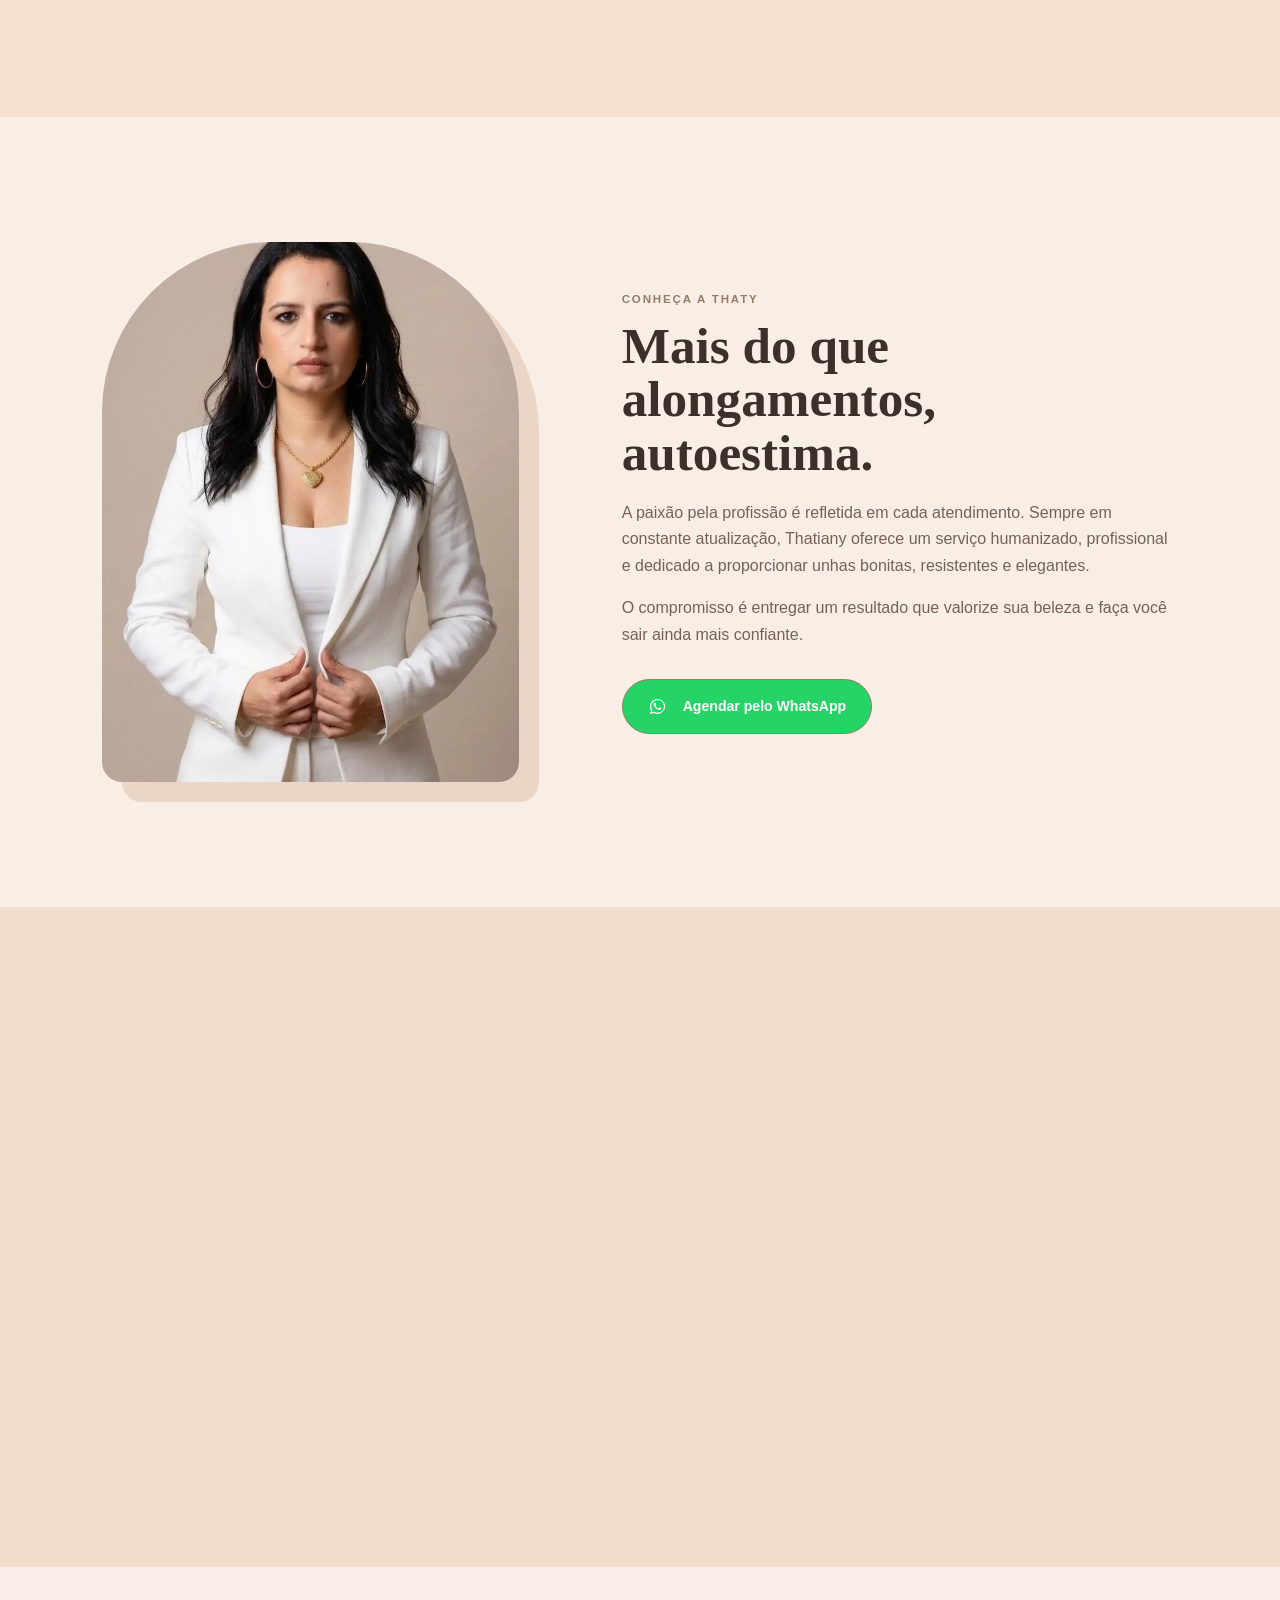
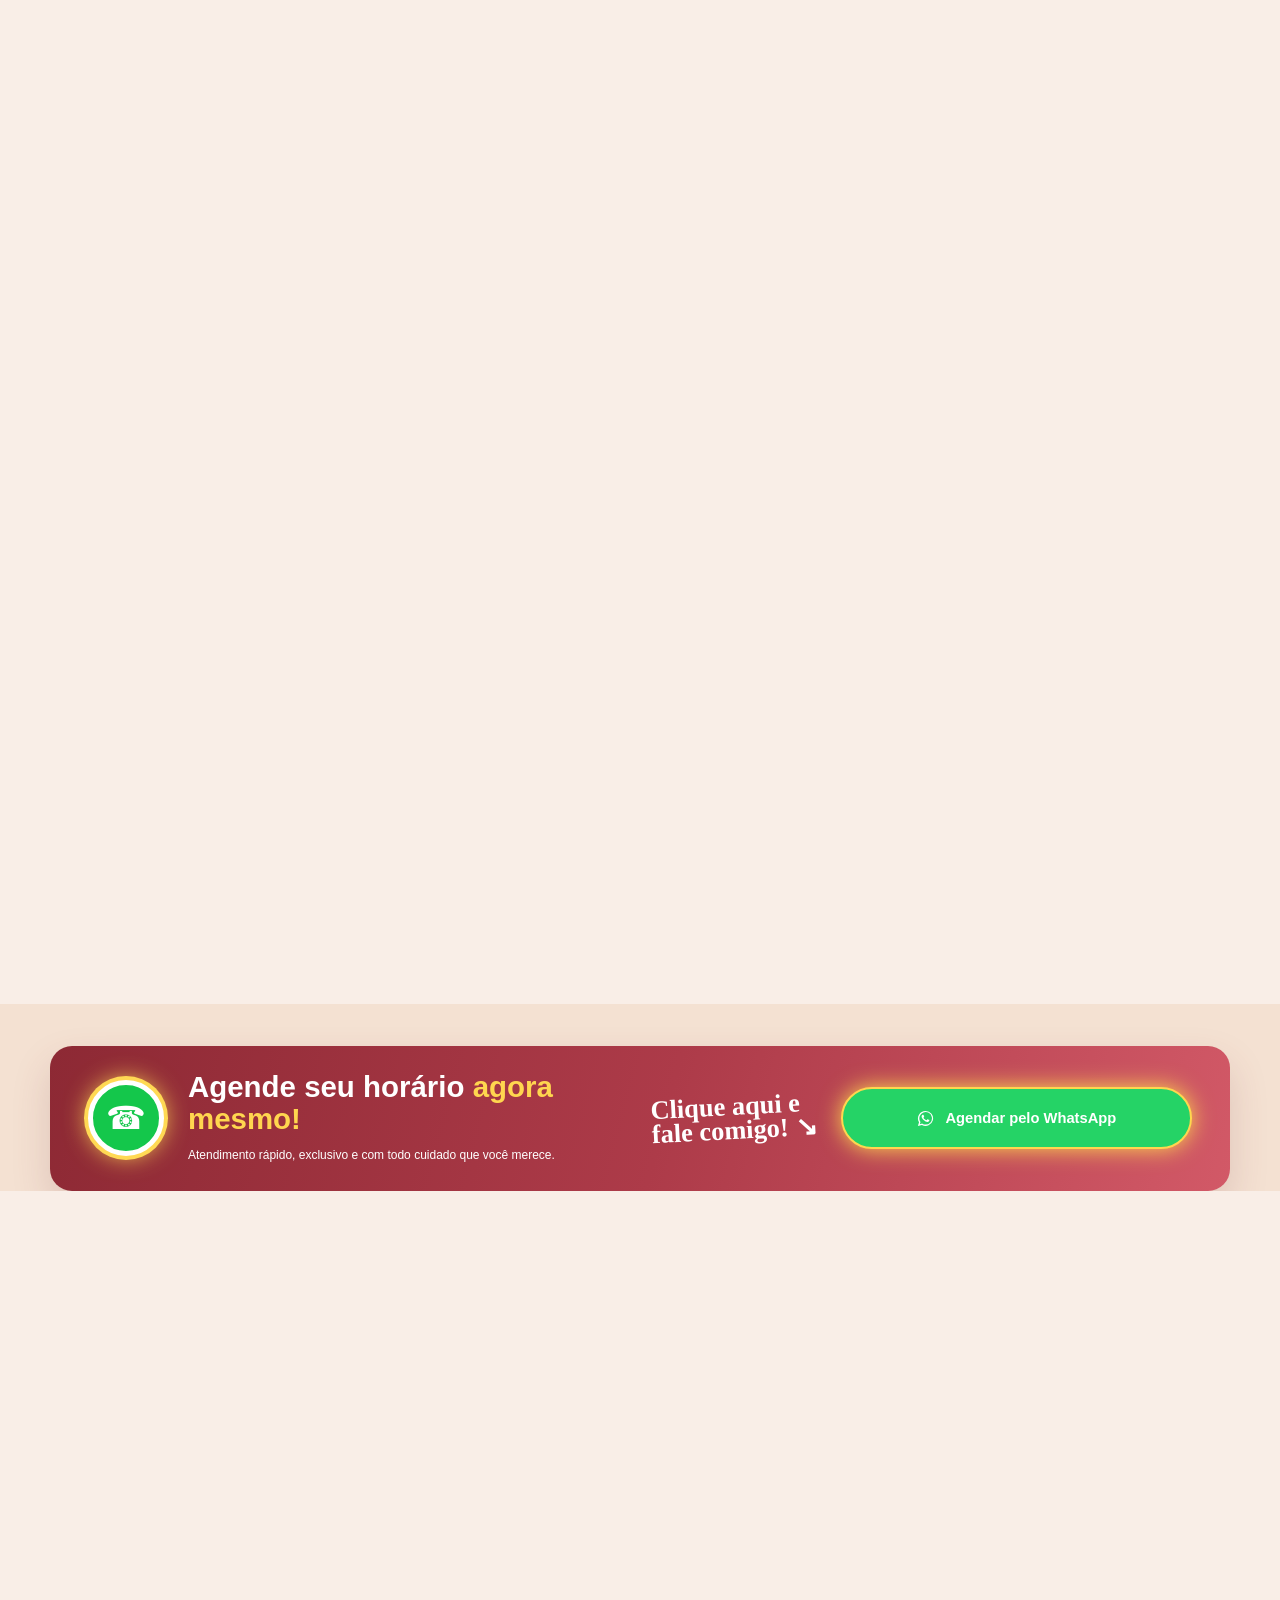
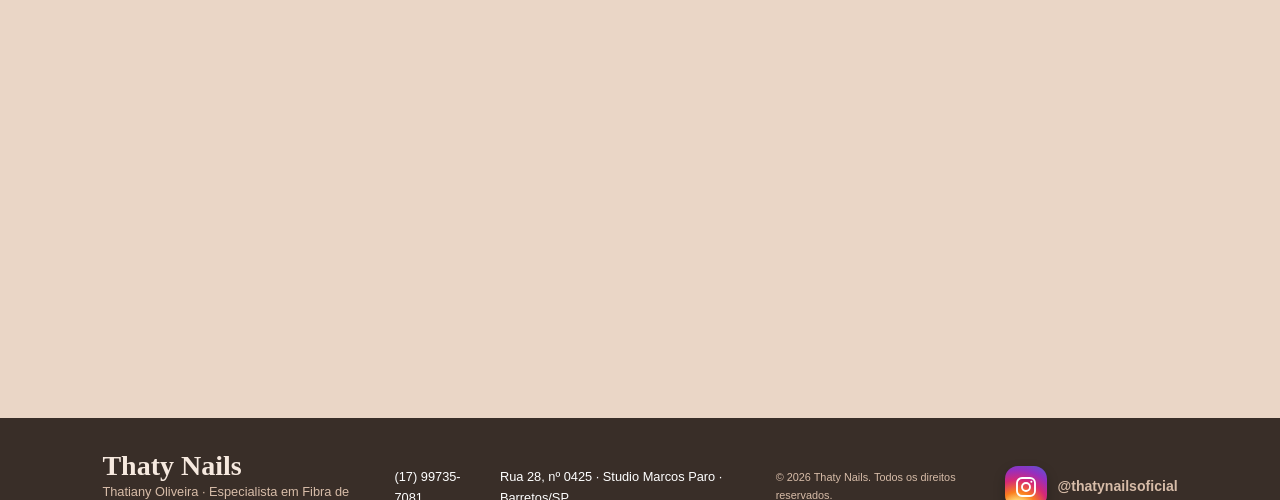
==== commit d865a919: "Otimiza imagens WebP e carregamento da landing page" ====
--- a/html/index.html
+++ b/html/index.html
@@ -10,19 +10,21 @@
   <link rel="canonical" href="https://thatynails.com.br/">
   <meta name="robots" content="index, follow, max-image-preview:large">
   <meta name="referrer" content="strict-origin-when-cross-origin">
-  <meta http-equiv="Content-Security-Policy" content="default-src 'self'; img-src 'self' data: https://instagram.fbat1-1.fna.fbcdn.net; style-src 'self' 'unsafe-inline' https://fonts.googleapis.com; font-src 'self' https://fonts.gstatic.com; script-src 'self' 'unsafe-inline'; connect-src 'none'; frame-src https://www.google.com https://maps.google.com; object-src 'none'; base-uri 'self'; form-action 'self'; frame-ancestors 'none'">
+  <meta http-equiv="Content-Security-Policy" content="default-src 'self'; img-src 'self' data:; style-src 'self' 'unsafe-inline' https://fonts.googleapis.com; font-src 'self' https://fonts.gstatic.com; script-src 'self' 'unsafe-inline'; connect-src 'none'; frame-src https://www.google.com https://maps.google.com; object-src 'none'; base-uri 'self'; form-action 'self'; frame-ancestors 'none'">
   <title>Thaty Nails | Alongamento em Fibra de Vidro e Gel em Barretos</title>
   <meta property="og:type" content="website">
   <meta property="og:locale" content="pt_BR">
   <meta property="og:title" content="Thaty Nails | Alongamento em Fibra de Vidro e Gel">
   <meta property="og:description" content="Unhas bonitas, resistentes e elegantes com atendimento personalizado em Barretos, SP.">
   <meta property="og:url" content="https://thatynails.com.br/">
-  <meta property="og:image" content="../assets/hero-desktop.jpg">
+  <meta property="og:image" content="../assets/hero-desktop.webp">
   <meta property="og:image:alt" content="Thaty Nails — especialista em alongamento de unhas">
   <meta name="twitter:card" content="summary_large_image">
   <meta name="twitter:title" content="Thaty Nails | Fibra de Vidro e Gel">
   <meta name="twitter:description" content="Atendimento especializado em alongamento de unhas em Barretos, SP.">
-  <meta name="twitter:image" content="../assets/hero-desktop.jpg">
+  <meta name="twitter:image" content="../assets/hero-desktop.webp">
+  <link rel="preload" as="image" href="../assets/hero-desktop.webp" media="(min-width: 701px)" fetchpriority="high">
+  <link rel="preload" as="image" href="../assets/hero-mobile.webp" media="(max-width: 700px)" fetchpriority="high">
   <link rel="preconnect" href="https://fonts.googleapis.com">
   <link rel="preconnect" href="https://fonts.gstatic.com" crossorigin>
   <link href="https://fonts.googleapis.com/css2?family=Cormorant+Garamond:wght@500;600;700&family=Poppins:wght@400;500;600;700&display=swap" rel="stylesheet">
@@ -68,13 +70,13 @@
     @media(max-width:900px){.cta-schedule{grid-template-columns:auto 1fr}.cta-note{display:none}.cta-button{grid-column:1/-1}}@media(max-width:760px){a,.button,.cta-button,.directions-button{min-height:48px}.location-wrap{grid-template-columns:1fr;margin-top:32px;border-radius:18px}.location-info{padding:36px 24px}.directions-button{max-width:none;min-height:60px}.map-wrap,.map-wrap iframe{min-height:360px}.location .centered{text-align:left}.location .centered h2{font-size:2.55rem}}@media(max-width:560px){.cta-schedule{padding:24px 20px;grid-template-columns:1fr;text-align:center}.cta-phone{margin:auto}.cta-button{grid-column:auto}.cta-copy small{line-height:1.35}}@media(prefers-reduced-motion:reduce){html{scroll-behavior:auto}*,*:before,*:after{transition:none!important}}
   </style>
   <style>
-    .site-header{min-height:108px;height:auto}.brand-final{width:260px;height:88px;overflow:hidden;border-radius:0;display:flex;align-items:center;justify-content:center;flex:none}.brand-final img{display:block;width:260px;height:260px;max-width:none;flex:none;object-fit:cover;object-position:center 42%;background:transparent}@media(max-width:760px){.site-header{min-height:88px}.brand-final{width:180px;height:68px}.brand-final img{width:180px;height:180px;object-position:center 42%}}
+    .site-header{min-height:108px;height:auto}.brand-final{width:260px;height:88px;overflow:visible;border-radius:0;display:flex;align-items:center;justify-content:center;flex:none}.brand-final img{display:block;width:100%;height:100%;max-width:none;flex:none;object-fit:contain;object-position:center;background:transparent}@media(max-width:760px){.site-header{min-height:88px}.brand-final{width:180px;height:68px}}
   </style>
 <style>.instagram-invite{margin-bottom:35px}.social-grid{max-width:1170px;margin:auto;display:grid;grid-template-columns:repeat(4,1fr);gap:15px}.social-grid a{aspect-ratio:1;display:block;overflow:hidden;border-radius:17px;background:#ead6c6;box-shadow:0 8px 19px #7c5b491c}.social-grid img{width:100%;height:100%;object-fit:cover;display:block;transition:transform .3s}.social-grid a:hover img{transform:scale(1.06)}@media(max-width:760px){.social-grid{grid-template-columns:repeat(2,1fr);gap:11px}}</style>
 </head>
 <body>
   <header class="site-header">
-    <a class="brand brand-final" href="#inicio" aria-label="Thaty Nails — início"><img src="[data-uri]" alt="Thaty Oliveira — Nail Artist e especialista em fibra e gel" width="520" height="260"></a>
+    <a class="brand brand-final" href="#inicio" aria-label="Thaty Nails — início"><img src="../assets/logo-thaty.webp" alt="Thaty Oliveira — Nail Artist e especialista em fibra e gel" width="520" height="260"></a>
     <nav aria-label="Navegação principal"><a href="#sobre">Quem sou</a><a href="#diferenciais">Diferenciais</a><a href="#depoimentos">Depoimentos</a><a href="#localizacao">Localização</a></nav>
     <a class="button button-small" href="https://wa.me/5517997357081?text=Olá%20Thaty!%20Gostaria%20de%20agendar%20um%20horário." target="_blank" rel="noopener">Agendar</a>
   </header>
@@ -88,7 +90,7 @@
         <ul class="benefits"><li>Alongamentos resistentes</li><li>Acabamento natural</li><li>Produtos premium</li><li>Atendimento personalizado</li></ul>
         <a class="button" href="https://wa.me/5517997357081?text=Olá%20Thaty!%20Gostaria%20de%20agendar%20um%20horário." target="_blank" rel="noopener">Agendar meu horário <span>→</span></a>
       </div>
-      <picture class="hero-image"><source media="(max-width: 700px)" srcset="../assets/hero-mobile.jpg"><img src="../assets/hero-desktop.jpg" alt="Thatiany Oliveira, especialista Thaty Nails"></picture>
+      <picture class="hero-image"><source media="(max-width: 700px)" srcset="../assets/hero-mobile.webp" type="image/webp"><img src="../assets/hero-desktop.webp" alt="Thatiany Oliveira, especialista Thaty Nails" width="1024" height="434" fetchpriority="high" decoding="async"></picture>
     </section>
 
     <section class="credibility section">
@@ -98,13 +100,13 @@
     </section>
 
     <section class="about section" id="sobre">
-      <img src="../assets/about-thaty.jpg" alt="Thatiany Oliveira vestindo blazer branco" loading="lazy">
+      <img src="../assets/about-thaty.webp" alt="Thatiany Oliveira vestindo blazer branco" width="832" height="1264" loading="lazy" decoding="async">
       <div><p class="eyebrow">Conheça a Thaty</p><h2>Mais do que alongamentos, autoestima.</h2><p>A paixão pela profissão é refletida em cada atendimento. Sempre em constante atualização, Thatiany oferece um serviço humanizado, profissional e dedicado a proporcionar unhas bonitas, resistentes e elegantes.</p><p>O compromisso é entregar um resultado que valorize sua beleza e faça você sair ainda mais confiante.</p><a class="button button-outline" href="https://wa.me/5517997357081?text=Olá%20Thaty!%20Gostaria%20de%20conhecer%20os%20serviços." target="_blank" rel="noopener">Falar com a Thaty</a></div>
     </section>
 
     <section class="differentials section" id="diferenciais"><div class="centered"><p class="eyebrow">Cuidado que faz diferença</p><h2>Um atendimento pensado para você</h2></div><div class="card-grid"><article><span>✦</span><h3>Personalizado</h3><p>Avaliação individual para encontrar o formato e acabamento ideal.</p></article><article><span>◈</span><h3>Produtos Premium</h3><p>Materiais de alta qualidade para mais conforto e durabilidade.</p></article><article><span>⌁</span><h3>Naturalidade</h3><p>Unhas delicadas, sofisticadas e alinhadas ao seu estilo.</p></article><article><span>♡</span><h3>Acolhimento</h3><p>Carinho, atenção e dedicação do início ao fim.</p></article></div></section>
 
-    <section class="gallery section" id="galeria"><div class="instagram-invite"><p class="eyebrow">Trabalhos reais</p><h2>Prova social em cada detalhe</h2><p>Conheça alguns dos resultados feitos pela Thaty Nails.</p><a class="instagram-cta" href="https://www.instagram.com/thatynailsoficial?utm_source=ig_web_button_share_sheet&amp;igsh=ZDNlZDc0MzIxNw==" target="_blank" rel="noopener"><svg viewBox="0 0 24 24" aria-hidden="true"><rect x="3" y="3" width="18" height="18" rx="5"></rect><circle cx="12" cy="12" r="4"></circle><circle cx="17.35" cy="6.65" r="1" fill="#fff" stroke="none"></circle></svg><span>Conhecer @thatynailsoficial</span><b>→</b></a></div><div class="social-grid" aria-label="Oito fotos de trabalhos realizados pela Thaty Nails"><a href="https://www.instagram.com/thatynailsoficial" target="_blank" rel="noopener"><img src="[data-uri]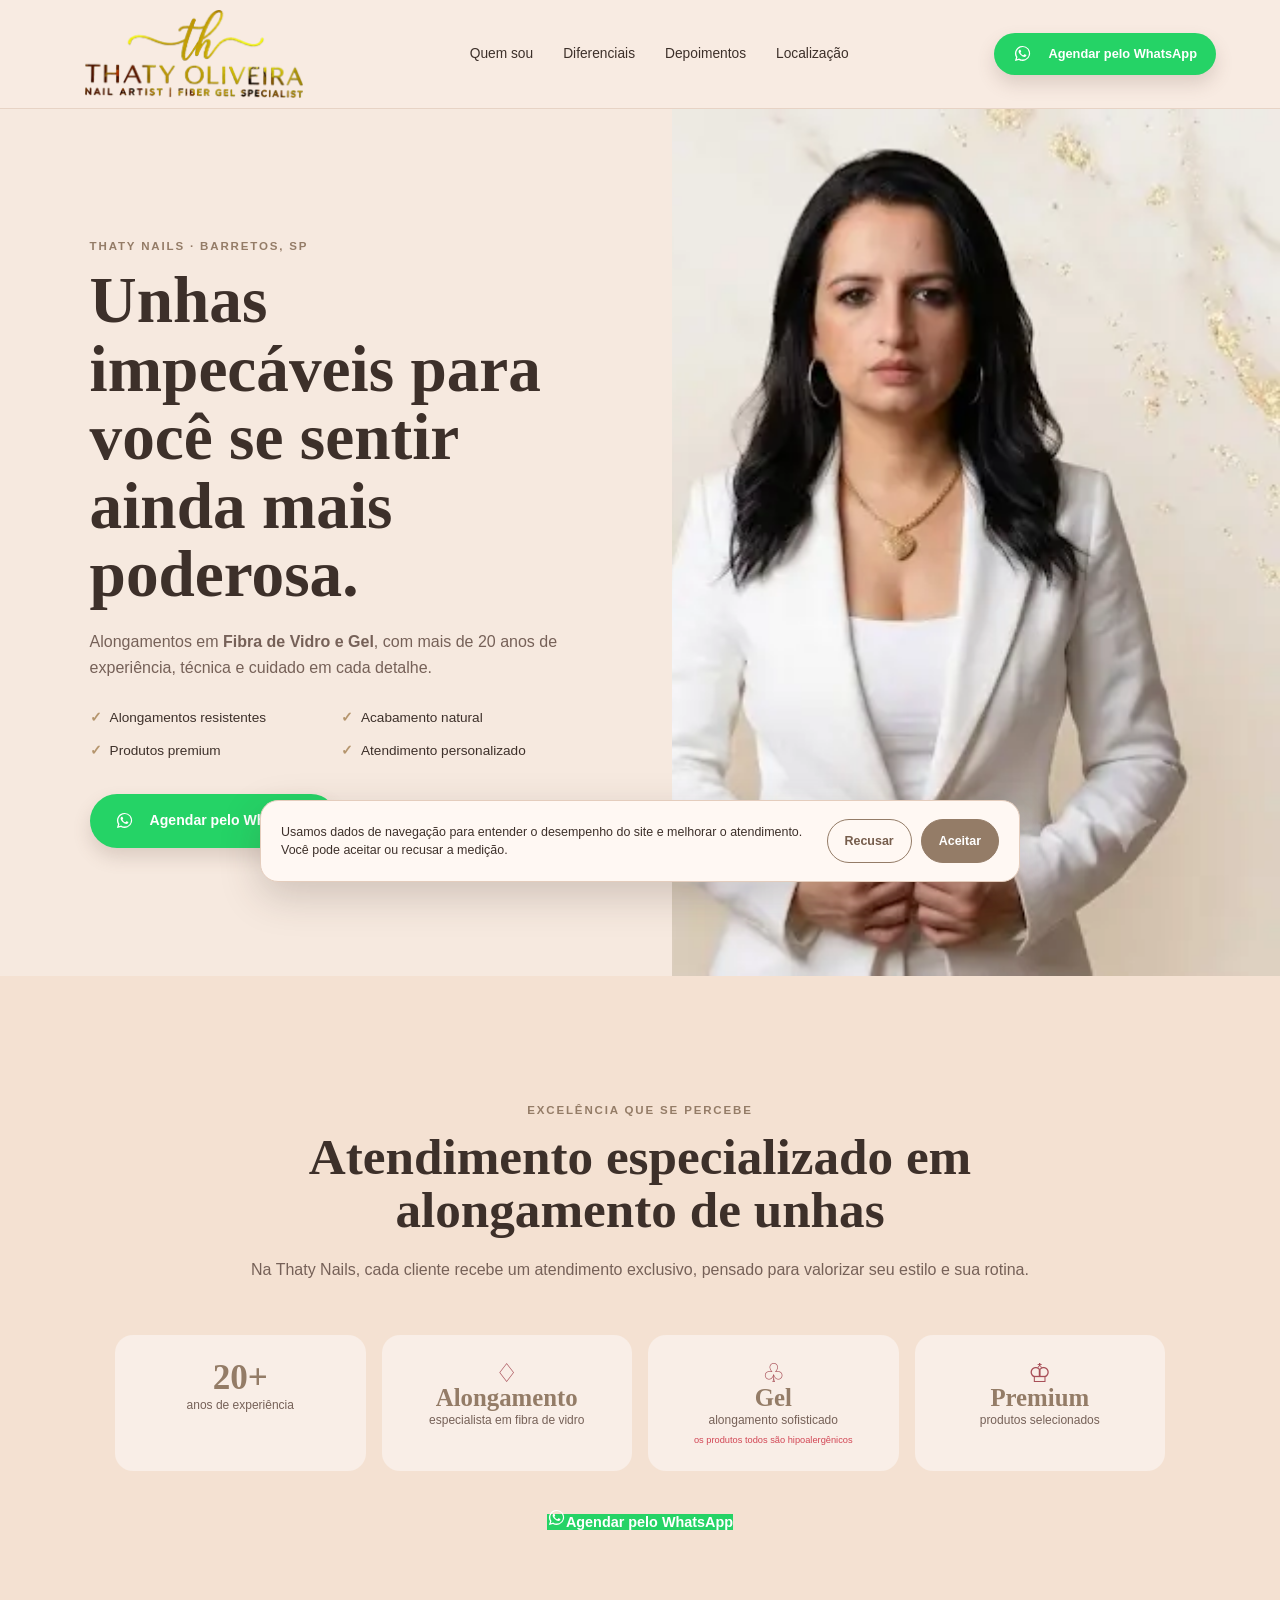
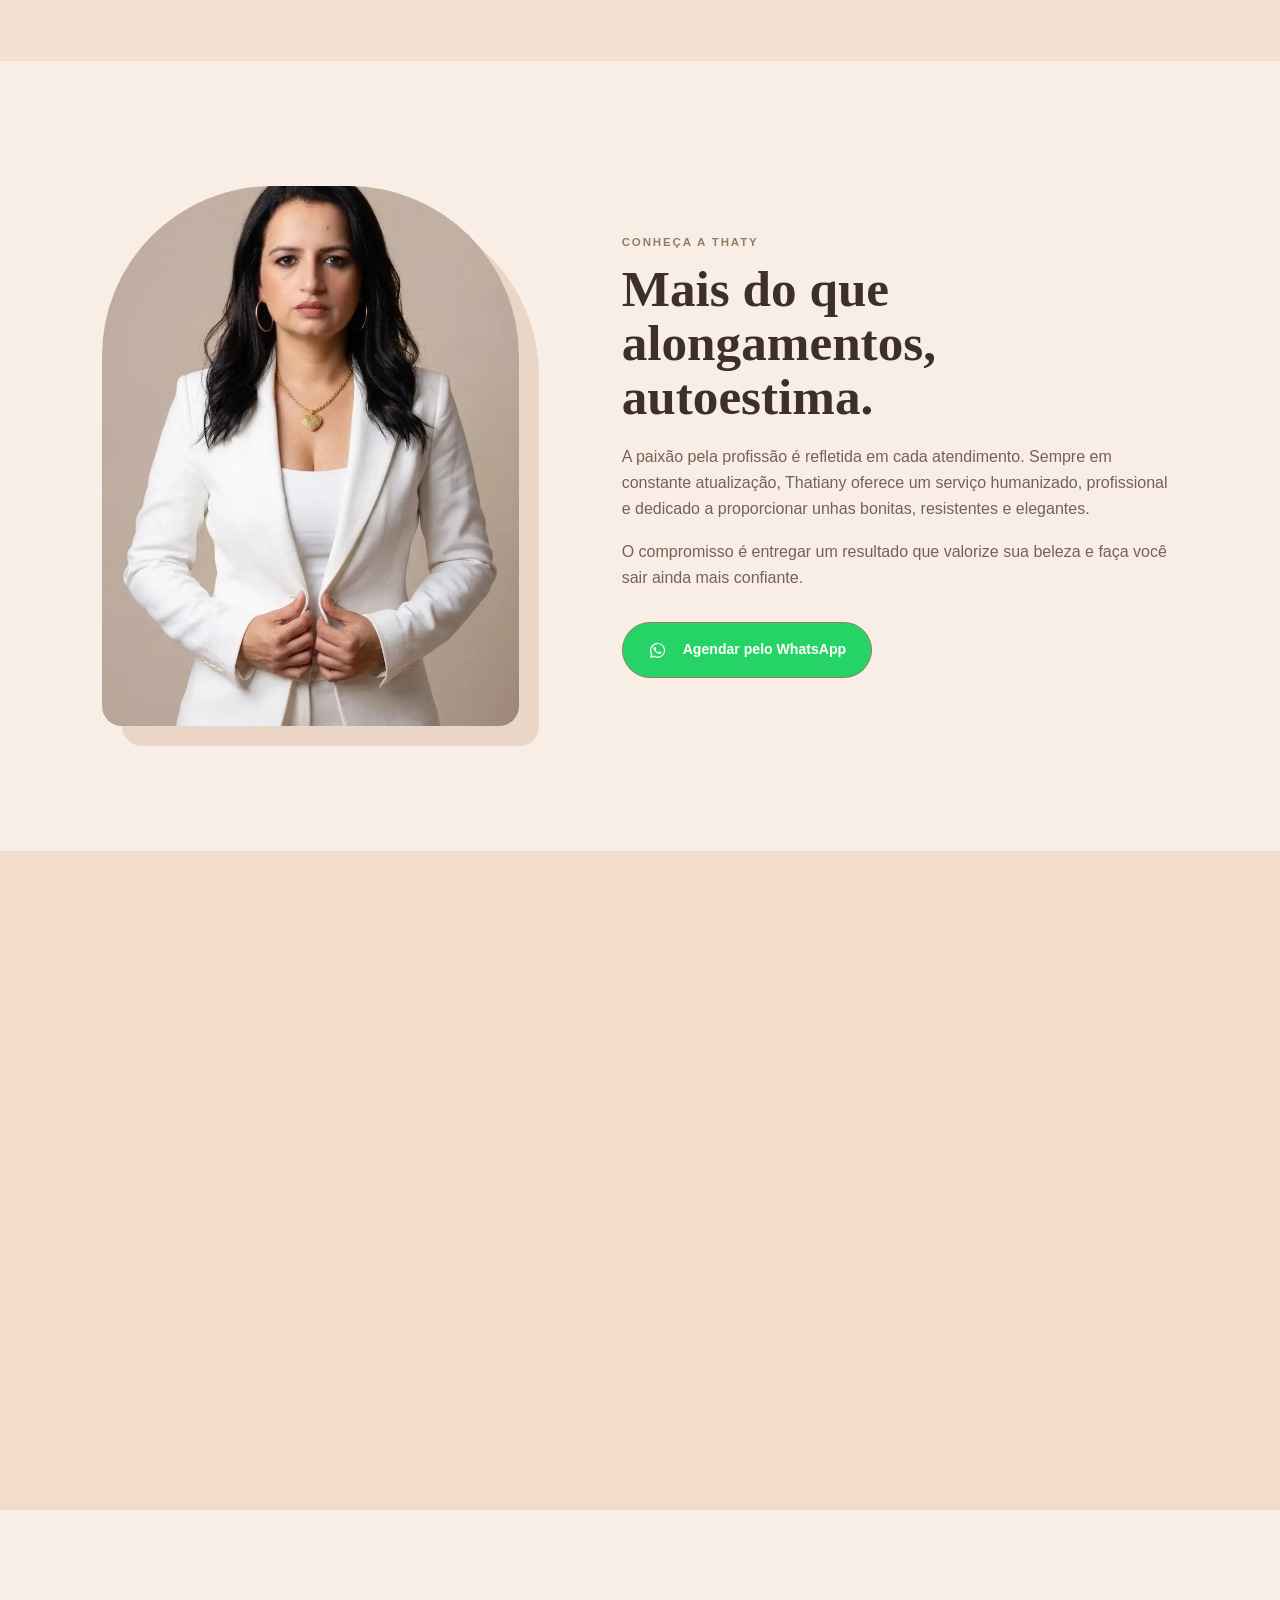
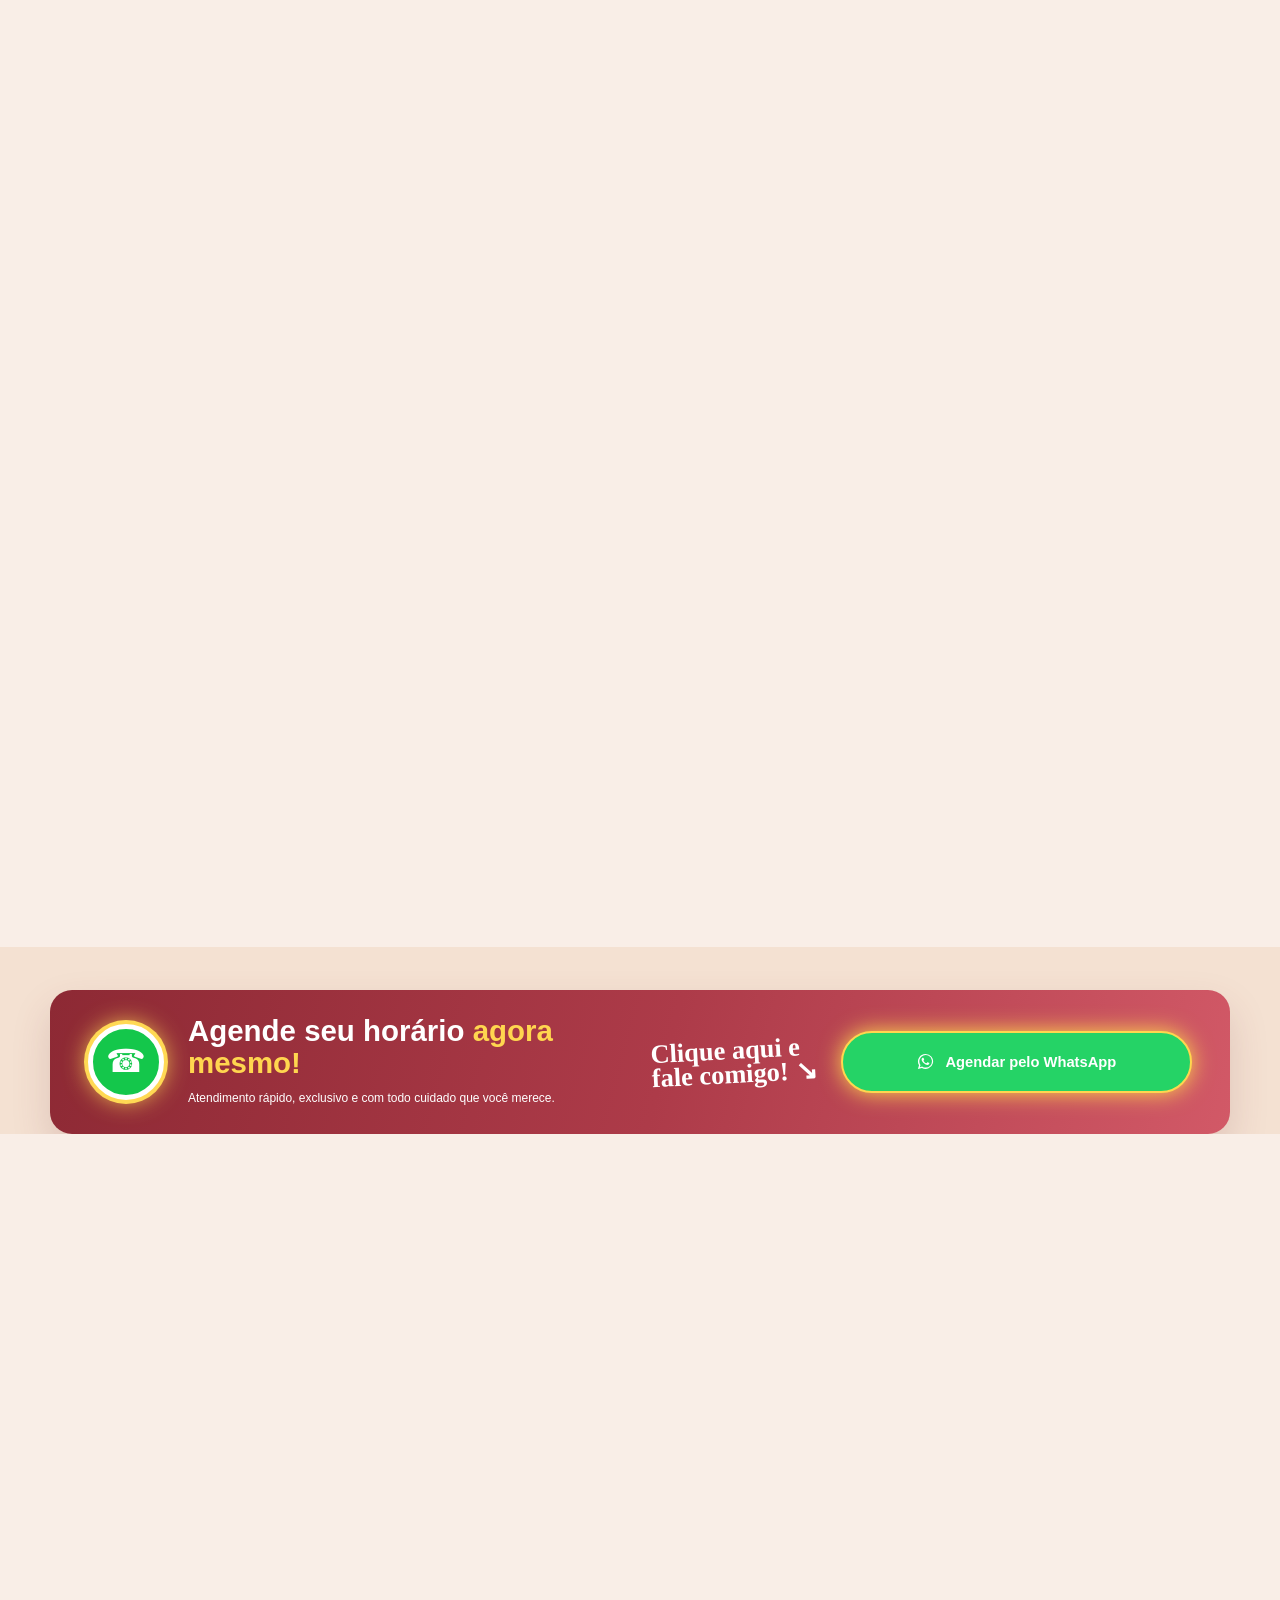
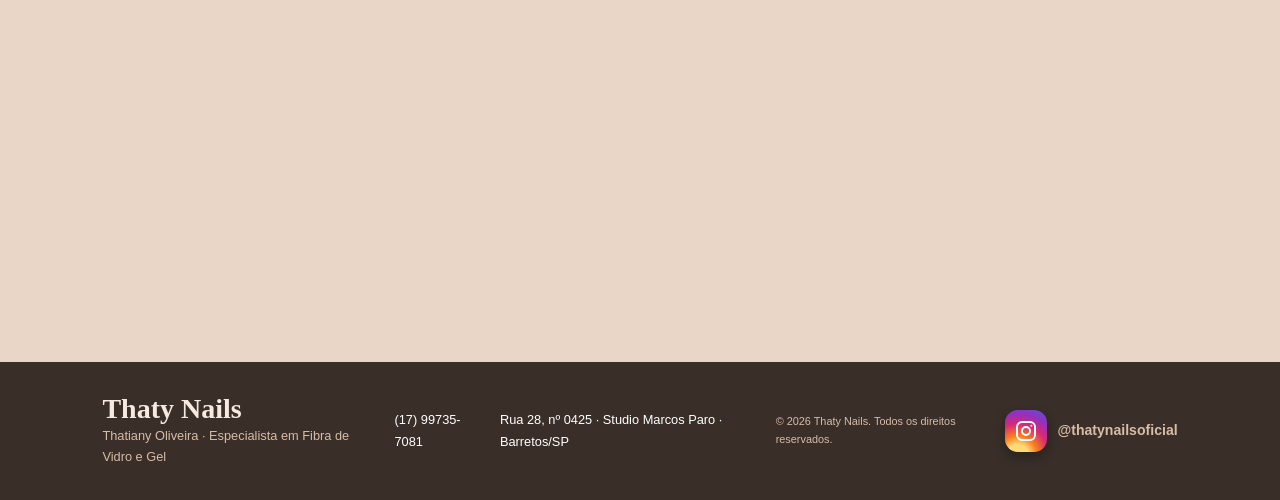
==== commit 52d9477e: "Instala GA4 com consentimento e eventos de conversão" ====
--- a/html/index.html
+++ b/html/index.html
@@ -2,6 +2,24 @@
 <html lang="pt-BR">
 <head>
   <meta charset="utf-8">
+  <!-- Google Analytics 4 com Consent Mode -->
+  <script>
+    window.dataLayer = window.dataLayer || [];
+    function gtag(){dataLayer.push(arguments);}
+    gtag('consent', 'default', {
+      analytics_storage: 'denied',
+      ad_storage: 'denied',
+      ad_user_data: 'denied',
+      ad_personalization: 'denied',
+      wait_for_update: 500
+    });
+  </script>
+  <script async src="https://www.googletagmanager.com/gtag/js?id=G-65C4WMC6WS"></script>
+  <script>
+    gtag('js', new Date());
+    gtag('config', 'G-65C4WMC6WS', { send_page_view: true });
+  </script>
+
   <meta name="viewport" content="width=device-width, initial-scale=1">
   <meta name="description" content="Thaty Nails em Barretos, SP, no Studio Marcos Paro: alongamento em fibra de vidro e gel com atendimento especializado. Agende pelo WhatsApp.">
   <meta name="theme-color" content="#947c67">
@@ -10,7 +28,7 @@
   <link rel="canonical" href="https://thatynails.com.br/">
   <meta name="robots" content="index, follow, max-image-preview:large">
   <meta name="referrer" content="strict-origin-when-cross-origin">
-  <meta http-equiv="Content-Security-Policy" content="default-src 'self'; img-src 'self' data:; style-src 'self' 'unsafe-inline' https://fonts.googleapis.com; font-src 'self' https://fonts.gstatic.com; script-src 'self' 'unsafe-inline'; connect-src 'none'; frame-src https://www.google.com https://maps.google.com; object-src 'none'; base-uri 'self'; form-action 'self'; frame-ancestors 'none'">
+  <meta http-equiv="Content-Security-Policy" content="default-src 'self'; img-src 'self' data:; style-src 'self' 'unsafe-inline' https://fonts.googleapis.com; font-src 'self' https://fonts.gstatic.com; script-src 'self' 'unsafe-inline' https://www.googletagmanager.com; connect-src 'self' https://www.google-analytics.com https://region1.google-analytics.com https://analytics.google.com; frame-src https://www.google.com https://maps.google.com; object-src 'none'; base-uri 'self'; form-action 'self'; frame-ancestors 'none'">
   <title>Thaty Nails | Alongamento em Fibra de Vidro e Gel em Barretos</title>
   <meta property="og:type" content="website">
   <meta property="og:locale" content="pt_BR">
@@ -73,6 +91,9 @@
     .site-header{min-height:108px;height:auto}.brand-final{width:260px;height:88px;overflow:visible;border-radius:0;display:flex;align-items:center;justify-content:center;flex:none}.brand-final img{display:block;width:100%;height:100%;max-width:none;flex:none;object-fit:contain;object-position:center;background:transparent}@media(max-width:760px){.site-header{min-height:88px}.brand-final{width:180px;height:68px}}
   </style>
 <style>.instagram-invite{margin-bottom:35px}.social-grid{max-width:1170px;margin:auto;display:grid;grid-template-columns:repeat(4,1fr);gap:15px}.social-grid a{aspect-ratio:1;display:block;overflow:hidden;border-radius:17px;background:#ead6c6;box-shadow:0 8px 19px #7c5b491c}.social-grid img{width:100%;height:100%;object-fit:cover;display:block;transition:transform .3s}.social-grid a:hover img{transform:scale(1.06)}@media(max-width:760px){.social-grid{grid-template-columns:repeat(2,1fr);gap:11px}}</style>
+  <style>
+    .cookie-consent{position:fixed;z-index:1000;left:18px;right:18px;bottom:18px;max-width:760px;margin:auto;padding:18px 20px;display:none;align-items:center;gap:18px;border:1px solid #e4cdbd;border-radius:18px;background:#fff8f3;color:#3d302a;box-shadow:0 14px 40px #3d302a35;font-size:.78rem;line-height:1.45}.cookie-consent.is-visible{display:flex}.cookie-consent p{margin:0;flex:1}.cookie-actions{display:flex;gap:9px;flex:none}.cookie-choice{min-height:44px;padding:10px 17px;border:1px solid #947c67;border-radius:999px;background:transparent;color:#765d4c;font:inherit;font-weight:700;cursor:pointer}.cookie-choice.accept{background:#947c67;color:#fff}@media(max-width:650px){.cookie-consent{align-items:stretch;flex-direction:column}.cookie-actions{display:grid;grid-template-columns:1fr 1fr}.cookie-choice{width:100%}}
+  </style>
 </head>
 <body>
   <header class="site-header">
@@ -132,5 +153,43 @@
     document.querySelectorAll('a[href*="wa.me"]').forEach(button => { button.innerHTML = whatsappIcon + '<span>Agendar pelo WhatsApp</span>'; });
     document.querySelector('footer').insertAdjacentHTML('beforeend', '<a class="instagram" href="https://www.instagram.com/thatynailsoficial?utm_source=ig_web_button_share_sheet&amp;igsh=ZDNlZDc0MzIxNw==" target="_blank" rel="noopener" aria-label="Acesse o Instagram da Thaty Nails" title="Instagram da Thaty Nails"><svg viewBox="0 0 24 24" aria-hidden="true"><rect x="3" y="3" width="18" height="18" rx="5"></rect><circle cx="12" cy="12" r="4"></circle><circle class="instagram-dot" cx="17.35" cy="6.65" r="1"></circle></svg><span>@thatynailsoficial</span></a>');
   </script>
+  <aside class="cookie-consent" id="cookie-consent" role="dialog" aria-label="Preferências de privacidade" aria-live="polite">
+    <p>Usamos dados de navegação para entender o desempenho do site e melhorar o atendimento. Você pode aceitar ou recusar a medição.</p>
+    <div class="cookie-actions"><button class="cookie-choice" id="cookie-reject" type="button">Recusar</button><button class="cookie-choice accept" id="cookie-accept" type="button">Aceitar</button></div>
+  </aside>
+  <script>
+    (() => {
+      const key = 'thaty_analytics_consent';
+      const banner = document.getElementById('cookie-consent');
+      const applyConsent = (granted) => {
+        gtag('consent', 'update', {
+          analytics_storage: granted ? 'granted' : 'denied',
+          ad_storage: 'denied',
+          ad_user_data: 'denied',
+          ad_personalization: 'denied'
+        });
+        localStorage.setItem(key, granted ? 'granted' : 'denied');
+        banner.classList.remove('is-visible');
+      };
+      const saved = localStorage.getItem(key);
+      if (saved === 'granted') {
+        gtag('consent', 'update', { analytics_storage: 'granted' });
+      } else if (saved !== 'denied') {
+        banner.classList.add('is-visible');
+      }
+      document.getElementById('cookie-accept').addEventListener('click', () => applyConsent(true));
+      document.getElementById('cookie-reject').addEventListener('click', () => applyConsent(false));
+      document.addEventListener('click', (event) => {
+        const link = event.target.closest('a[href]');
+        if (!link) return;
+        const href = link.href;
+        let eventName = '';
+        if (href.includes('wa.me')) eventName = 'click_whatsapp';
+        else if (href.includes('instagram.com')) eventName = 'click_instagram';
+        else if (href.includes('google.com/maps')) eventName = 'click_como_chegar';
+        if (eventName) gtag('event', eventName, { link_url: href, link_text: link.textContent.trim() });
+      });
+    })();
+  </script>
 </body>
 </html>
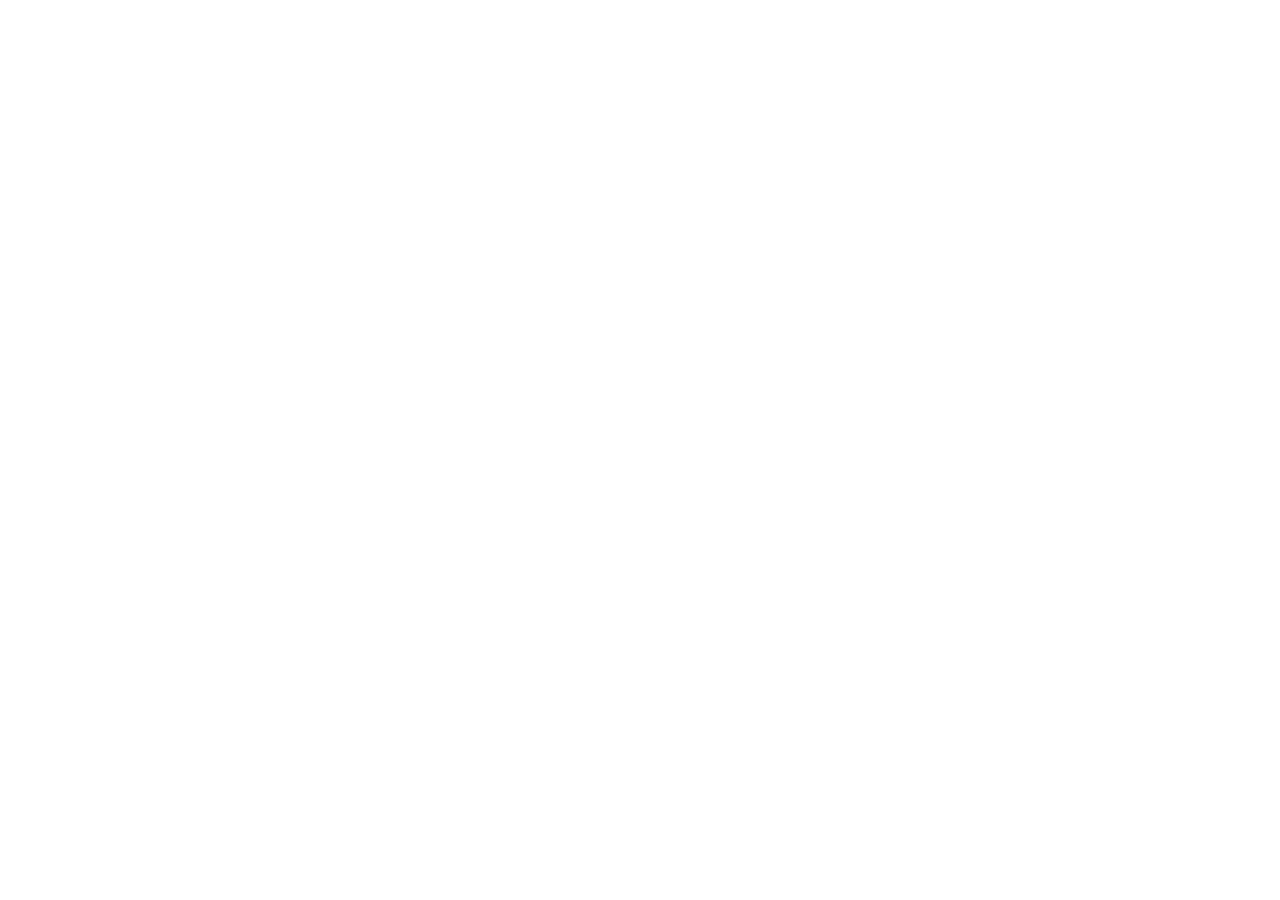
==== commit 0a12de33: "Redireciona endereço antigo para a página principal" ====
--- a/html/index.html
+++ b/html/index.html
@@ -2,194 +2,13 @@
 <html lang="pt-BR">
 <head>
   <meta charset="utf-8">
-  <!-- Google Analytics 4 com Consent Mode -->
-  <script>
-    window.dataLayer = window.dataLayer || [];
-    function gtag(){dataLayer.push(arguments);}
-    gtag('consent', 'default', {
-      analytics_storage: 'denied',
-      ad_storage: 'denied',
-      ad_user_data: 'denied',
-      ad_personalization: 'denied',
-      wait_for_update: 500
-    });
-  </script>
-  <script async src="https://www.googletagmanager.com/gtag/js?id=G-65C4WMC6WS"></script>
-  <script>
-    gtag('js', new Date());
-    gtag('config', 'G-65C4WMC6WS', { send_page_view: true });
-  </script>
-
-  <meta name="viewport" content="width=device-width, initial-scale=1">
-  <meta name="description" content="Thaty Nails em Barretos, SP, no Studio Marcos Paro: alongamento em fibra de vidro e gel com atendimento especializado. Agende pelo WhatsApp.">
-  <meta name="theme-color" content="#947c67">
-  <meta name="geo.region" content="BR-SP">
-  <meta name="geo.placename" content="Barretos">
+  <meta name="robots" content="noindex, follow">
+  <meta http-equiv="refresh" content="0; url=https://thatynails.com.br/">
   <link rel="canonical" href="https://thatynails.com.br/">
-  <meta name="robots" content="index, follow, max-image-preview:large">
-  <meta name="referrer" content="strict-origin-when-cross-origin">
-  <meta http-equiv="Content-Security-Policy" content="default-src 'self'; img-src 'self' data:; style-src 'self' 'unsafe-inline' https://fonts.googleapis.com; font-src 'self' https://fonts.gstatic.com; script-src 'self' 'unsafe-inline' https://www.googletagmanager.com; connect-src 'self' https://www.google-analytics.com https://region1.google-analytics.com https://analytics.google.com; frame-src https://www.google.com https://maps.google.com; object-src 'none'; base-uri 'self'; form-action 'self'; frame-ancestors 'none'">
-  <title>Thaty Nails | Alongamento em Fibra de Vidro e Gel em Barretos</title>
-  <meta property="og:type" content="website">
-  <meta property="og:locale" content="pt_BR">
-  <meta property="og:title" content="Thaty Nails | Alongamento em Fibra de Vidro e Gel">
-  <meta property="og:description" content="Unhas bonitas, resistentes e elegantes com atendimento personalizado em Barretos, SP.">
-  <meta property="og:url" content="https://thatynails.com.br/">
-  <meta property="og:image" content="../assets/hero-desktop.webp">
-  <meta property="og:image:alt" content="Thaty Nails — especialista em alongamento de unhas">
-  <meta name="twitter:card" content="summary_large_image">
-  <meta name="twitter:title" content="Thaty Nails | Fibra de Vidro e Gel">
-  <meta name="twitter:description" content="Atendimento especializado em alongamento de unhas em Barretos, SP.">
-  <meta name="twitter:image" content="../assets/hero-desktop.webp">
-  <link rel="preload" as="image" href="../assets/hero-desktop.webp" media="(min-width: 701px)" fetchpriority="high">
-  <link rel="preload" as="image" href="../assets/hero-mobile.webp" media="(max-width: 700px)" fetchpriority="high">
-  <link rel="preconnect" href="https://fonts.googleapis.com">
-  <link rel="preconnect" href="https://fonts.gstatic.com" crossorigin>
-  <link href="https://fonts.googleapis.com/css2?family=Cormorant+Garamond:wght@500;600;700&family=Poppins:wght@400;500;600;700&display=swap" rel="stylesheet">
-  <link rel="stylesheet" href="../css/style.css">
-  <script src="../js/main.js" defer></script>
-  <script type="application/ld+json">
-  {
-    "@context": "https://schema.org",
-    "@type": "BeautySalon",
-    "name": "Thaty Nails",
-    "description": "Especialista em alongamento de unhas em fibra de vidro e gel.",
-    "telephone": "+5517997357081",
-    "address": {
-      "@type": "PostalAddress",
-      "streetAddress": "Rua 28, 425 - Studio Marcos Paro",
-      "addressLocality": "Barretos",
-      "addressRegion": "SP",
-      "addressCountry": "BR"
-    },
-    "url": "https://thatynails.com.br/",
-    "areaServed": {"@type": "City", "name": "Barretos"},
-    "sameAs": ["https://www.instagram.com/thatynailsoficial"],
-    "contactPoint": {
-      "@type": "ContactPoint",
-      "telephone": "+5517997357081",
-      "contactType": "agendamento",
-      "availableLanguage": "pt-BR"
-    }
-  }
-  </script>
-  <style>
-    .hero-image{background:#f0ded1;display:flex;align-items:flex-end;justify-content:flex-end}
-    a[href*="wa.me"]{background:#25D366!important;color:#fff!important}.whatsapp-icon{width:19px;height:19px;fill:currentColor;flex:none}
-    .hero-image img{object-fit:cover;object-position:right bottom}
-    .instagram{display:inline-flex;align-items:center;gap:11px;font-weight:700;font-size:.88rem}
-    .instagram svg{width:42px;height:42px;padding:9px;border-radius:13px;background:radial-gradient(circle at 30% 108%,#feda75 0 20%,#fa7e1e 36%,#d62976 58%,#962fbf 77%,#4f5bd5 100%);fill:none;stroke:#fff;stroke-width:1.9;box-shadow:0 5px 12px #0004;transition:transform .2s}
-    .instagram-dot{fill:#fff;stroke:none}.instagram:hover{color:#f6c5dc}.instagram:hover svg{transform:translateY(-2px)}
-    .brand-modern{width:auto;height:auto;overflow:visible;border-radius:0;display:flex;align-items:center;gap:9px;color:var(--ink)}.brand-mark{display:grid;place-items:center;width:42px;height:42px;border:1px solid var(--gold);border-radius:50%;font-family:'Cormorant Garamond',serif;font-size:1.25rem;font-weight:700;color:var(--accent)}.brand-name{font-family:'Cormorant Garamond',serif;font-size:1.8rem;font-weight:700;line-height:.65}.brand-name>span{color:var(--accent)}.brand-name small{display:block;margin-top:8px;font-family:Poppins,sans-serif;font-size:.42rem;font-weight:700;letter-spacing:.22em;color:var(--gold)}.gallery{background:#f9eee7}.instagram-invite{max-width:720px;margin:auto;text-align:center}.instagram-invite h2{margin-bottom:14px}.instagram-invite>p:not(.eyebrow){color:var(--muted)}.instagram-cta{display:inline-flex;align-items:center;gap:12px;margin-top:18px;padding:12px 18px 12px 13px;border-radius:999px;background:#fff;color:var(--accent);font-size:.87rem;font-weight:700;text-decoration:none;box-shadow:0 10px 24px #8669581b;transition:transform .2s}.instagram-cta:hover{transform:translateY(-2px)}.instagram-cta svg{width:39px;height:39px;padding:8px;border-radius:12px;background:radial-gradient(circle at 30% 108%,#feda75 0 20%,#fa7e1e 36%,#d62976 58%,#962fbf 77%,#4f5bd5 100%);fill:none;stroke:#fff;stroke-width:1.9}.instagram-cta b{font-size:1.2rem}.final-cta{background:#ead6c6;min-height:430px;padding:0;display:grid;grid-template-columns:1fr 1fr;color:var(--ink)}.final-cta>div{max-width:none;padding:clamp(60px,8vw,105px)}.final-cta .eyebrow{color:var(--accent)}.final-cta .button{background:var(--accent);color:#fff}.final-cta-image{background:#cbb8aa;display:flex;justify-content:center;align-items:flex-start;padding:0!important;overflow:hidden}.final-cta-image img{display:block;width:100%;height:100%;object-fit:contain;object-position:center top}.final-cta h2{font-size:clamp(2.6rem,5vw,4.5rem)}.final-cta p:not(.eyebrow){max-width:590px}footer small{color:#d7bca8;font-size:.68rem}@media(max-width:760px){.brand-mark{width:35px;height:35px;font-size:1rem}.brand-name{font-size:1.5rem}.instagram-cta{font-size:.78rem}.final-cta{grid-template-columns:1fr}.final-cta>div{padding:70px 24px}.final-cta-image{min-height:380px}.final-cta-image img{object-position:center top}}
-
-    .stats span{display:block}.stats b{display:block;height:24px;margin:0 auto 2px;color:#a84f58;font-family:Georgia,serif;font-size:1.65rem;font-weight:400;line-height:1}.stats article:has(b) strong{font-size:1.55rem}.stats em{display:block;margin-top:4px;color:#d24655;font-size:.58rem;font-style:normal;line-height:1.2}
-    .cta-schedule{max-width:1180px;margin:42px auto 0;padding:25px 38px;display:grid;grid-template-columns:auto minmax(300px,1fr) auto minmax(280px,.8fr);align-items:center;gap:24px;border-radius:22px;background:linear-gradient(105deg,#8d2934 0%,#ad3b49 52%,#d25967 100%);box-shadow:0 18px 38px #7d35432e;color:#fff}.cta-phone{width:76px;height:76px;display:grid;place-items:center;border:5px solid #fff;border-radius:50%;background:#14c74b;box-shadow:0 0 0 4px #ffd954,0 0 24px #ffd954;font-size:2rem}.cta-copy strong{display:block;font-size:clamp(1.35rem,2.3vw,2rem);line-height:1.1}.cta-copy strong span{color:#ffd64f}.cta-copy small{display:block;margin-top:10px;font-size:.75rem}.cta-note{font-family:'Cormorant Garamond',Georgia,serif;font-size:1.65rem;font-weight:700;line-height:.92;transform:rotate(-3deg)}.cta-button{display:flex;align-items:center;justify-content:center;gap:10px;min-height:62px;padding:14px 24px;border:2px solid #ffd64f;border-radius:999px;background:#13c94d;box-shadow:0 0 22px #ffd64f;color:#fff;font-size:.92rem;font-weight:800;text-align:center;text-decoration:none;transition:.25s transform,.25s background}.cta-button:hover{transform:translateY(-2px);background:#0daf3f}
-    .location{background:#f9eee7}.location-wrap{max-width:1170px;margin:42px auto 0;display:grid;grid-template-columns:minmax(300px,.72fr) minmax(420px,1.28fr);background:#fff8f3;border-radius:24px;overflow:hidden;box-shadow:0 15px 34px #7656481d}.location-info{padding:clamp(30px,5vw,58px);display:flex;flex-direction:column;justify-content:center}.location-info h3{font-size:2.25rem}.location-address{margin:0 0 7px;font-size:1.05rem;font-style:normal;font-weight:700}.location-place{margin:0 0 26px;color:var(--muted)}.directions-button{min-height:58px;justify-content:center;width:100%;max-width:330px;font-size:.95rem}.map-wrap{min-height:420px;background:#ead6c6}.map-wrap iframe{display:block;width:100%;height:100%;min-height:420px;border:0}.location,.differentials,.gallery,.testimonials,.final-cta{content-visibility:auto;contain-intrinsic-size:700px}
-    @media(max-width:900px){.cta-schedule{grid-template-columns:auto 1fr}.cta-note{display:none}.cta-button{grid-column:1/-1}}@media(max-width:760px){a,.button,.cta-button,.directions-button{min-height:48px}.location-wrap{grid-template-columns:1fr;margin-top:32px;border-radius:18px}.location-info{padding:36px 24px}.directions-button{max-width:none;min-height:60px}.map-wrap,.map-wrap iframe{min-height:360px}.location .centered{text-align:left}.location .centered h2{font-size:2.55rem}}@media(max-width:560px){.cta-schedule{padding:24px 20px;grid-template-columns:1fr;text-align:center}.cta-phone{margin:auto}.cta-button{grid-column:auto}.cta-copy small{line-height:1.35}}@media(prefers-reduced-motion:reduce){html{scroll-behavior:auto}*,*:before,*:after{transition:none!important}}
-  </style>
-  <style>
-    .site-header{min-height:108px;height:auto}.brand-final{width:260px;height:88px;overflow:visible;border-radius:0;display:flex;align-items:center;justify-content:center;flex:none}.brand-final img{display:block;width:100%;height:100%;max-width:none;flex:none;object-fit:contain;object-position:center;background:transparent}@media(max-width:760px){.site-header{min-height:88px}.brand-final{width:180px;height:68px}}
-  </style>
-<style>.instagram-invite{margin-bottom:35px}.social-grid{max-width:1170px;margin:auto;display:grid;grid-template-columns:repeat(4,1fr);gap:15px}.social-grid a{aspect-ratio:1;display:block;overflow:hidden;border-radius:17px;background:#ead6c6;box-shadow:0 8px 19px #7c5b491c}.social-grid img{width:100%;height:100%;object-fit:cover;display:block;transition:transform .3s}.social-grid a:hover img{transform:scale(1.06)}@media(max-width:760px){.social-grid{grid-template-columns:repeat(2,1fr);gap:11px}}</style>
-  <style>
-    .cookie-consent{position:fixed;z-index:1000;left:18px;right:18px;bottom:18px;max-width:760px;margin:auto;padding:18px 20px;display:none;align-items:center;gap:18px;border:1px solid #e4cdbd;border-radius:18px;background:#fff8f3;color:#3d302a;box-shadow:0 14px 40px #3d302a35;font-size:.78rem;line-height:1.45}.cookie-consent.is-visible{display:flex}.cookie-consent p{margin:0;flex:1}.cookie-actions{display:flex;gap:9px;flex:none}.cookie-choice{min-height:44px;padding:10px 17px;border:1px solid #947c67;border-radius:999px;background:transparent;color:#765d4c;font:inherit;font-weight:700;cursor:pointer}.cookie-choice.accept{background:#947c67;color:#fff}@media(max-width:650px){.cookie-consent{align-items:stretch;flex-direction:column}.cookie-actions{display:grid;grid-template-columns:1fr 1fr}.cookie-choice{width:100%}}
-  </style>
+  <title>Thaty Nails</title>
+  <script>window.location.replace('https://thatynails.com.br/');</script>
 </head>
 <body>
-  <header class="site-header">
-    <a class="brand brand-final" href="#inicio" aria-label="Thaty Nails — início"><img src="../assets/logo-thaty.webp" alt="Thaty Oliveira — Nail Artist e especialista em fibra e gel" width="520" height="260"></a>
-    <nav aria-label="Navegação principal"><a href="#sobre">Quem sou</a><a href="#diferenciais">Diferenciais</a><a href="#depoimentos">Depoimentos</a><a href="#localizacao">Localização</a></nav>
-    <a class="button button-small" href="https://wa.me/5517997357081?text=Olá%20Thaty!%20Gostaria%20de%20agendar%20um%20horário." target="_blank" rel="noopener">Agendar</a>
-  </header>
-
-  <main>
-    <section class="hero" id="inicio">
-      <div class="hero-copy">
-        <p class="eyebrow">Thaty Nails · Barretos, SP</p>
-        <h1>Unhas impecáveis para você se sentir ainda mais poderosa.</h1>
-        <p class="intro">Alongamentos em <strong>Fibra de Vidro e Gel</strong>, com mais de 20 anos de experiência, técnica e cuidado em cada detalhe.</p>
-        <ul class="benefits"><li>Alongamentos resistentes</li><li>Acabamento natural</li><li>Produtos premium</li><li>Atendimento personalizado</li></ul>
-        <a class="button" href="https://wa.me/5517997357081?text=Olá%20Thaty!%20Gostaria%20de%20agendar%20um%20horário." target="_blank" rel="noopener">Agendar meu horário <span>→</span></a>
-      </div>
-      <picture class="hero-image"><source media="(max-width: 700px)" srcset="../assets/hero-mobile.webp" type="image/webp"><img src="../assets/hero-desktop.webp" alt="Thatiany Oliveira, especialista Thaty Nails" width="1024" height="434" fetchpriority="high" decoding="async"></picture>
-    </section>
-
-    <section class="credibility section">
-      <div class="centered"><p class="eyebrow">Excelência que se percebe</p><h2>Atendimento especializado em alongamento de unhas</h2><p>Na Thaty Nails, cada cliente recebe um atendimento exclusivo, pensado para valorizar seu estilo e sua rotina.</p></div>
-      <div class="stats"><article><strong>20+</strong><span>anos de experiência</span></article><article><b aria-hidden="true">♢</b><strong>Alongamento</strong><span>especialista em fibra de vidro</span></article><article><b aria-hidden="true">♧</b><strong>Gel</strong><span>alongamento sofisticado</span><em>os produtos todos são hipoalergênicos</em></article><article><b aria-hidden="true">♔</b><strong>Premium</strong><span>produtos selecionados</span></article></div>
-      <div class="centered"><a class="text-link" href="https://wa.me/5517997357081?text=Olá%20Thaty!%20Quero%20fazer%20minha%20avaliação." target="_blank" rel="noopener">Quero fazer minha avaliação →</a></div>
-    </section>
-
-    <section class="about section" id="sobre">
-      <img src="../assets/about-thaty.webp" alt="Thatiany Oliveira vestindo blazer branco" width="832" height="1264" loading="lazy" decoding="async">
-      <div><p class="eyebrow">Conheça a Thaty</p><h2>Mais do que alongamentos, autoestima.</h2><p>A paixão pela profissão é refletida em cada atendimento. Sempre em constante atualização, Thatiany oferece um serviço humanizado, profissional e dedicado a proporcionar unhas bonitas, resistentes e elegantes.</p><p>O compromisso é entregar um resultado que valorize sua beleza e faça você sair ainda mais confiante.</p><a class="button button-outline" href="https://wa.me/5517997357081?text=Olá%20Thaty!%20Gostaria%20de%20conhecer%20os%20serviços." target="_blank" rel="noopener">Falar com a Thaty</a></div>
-    </section>
-
-    <section class="differentials section" id="diferenciais"><div class="centered"><p class="eyebrow">Cuidado que faz diferença</p><h2>Um atendimento pensado para você</h2></div><div class="card-grid"><article><span>✦</span><h3>Personalizado</h3><p>Avaliação individual para encontrar o formato e acabamento ideal.</p></article><article><span>◈</span><h3>Produtos Premium</h3><p>Materiais de alta qualidade para mais conforto e durabilidade.</p></article><article><span>⌁</span><h3>Naturalidade</h3><p>Unhas delicadas, sofisticadas e alinhadas ao seu estilo.</p></article><article><span>♡</span><h3>Acolhimento</h3><p>Carinho, atenção e dedicação do início ao fim.</p></article></div></section>
-
-    <section class="gallery section" id="galeria"><div class="instagram-invite"><p class="eyebrow">Trabalhos reais</p><h2>Prova social em cada detalhe</h2><p>Conheça alguns dos resultados feitos pela Thaty Nails.</p><a class="instagram-cta" href="https://www.instagram.com/thatynailsoficial?utm_source=ig_web_button_share_sheet&amp;igsh=ZDNlZDc0MzIxNw==" target="_blank" rel="noopener"><svg viewBox="0 0 24 24" aria-hidden="true"><rect x="3" y="3" width="18" height="18" rx="5"></rect><circle cx="12" cy="12" r="4"></circle><circle cx="17.35" cy="6.65" r="1" fill="#fff" stroke="none"></circle></svg><span>Conhecer @thatynailsoficial</span><b>→</b></a></div><div class="social-grid" aria-label="Oito fotos de trabalhos realizados pela Thaty Nails"><a href="https://www.instagram.com/thatynailsoficial" target="_blank" rel="noopener"><img src="../assets/social-1.webp" alt="Unhas vermelhas feitas pela Thaty Nails" loading="lazy" decoding="async" width="900" height="900"></a><a href="https://www.instagram.com/thatynailsoficial" target="_blank" rel="noopener"><img src="../assets/social-2.webp" alt="Alongamento delicado com brilho" loading="lazy" decoding="async" width="900" height="900"></a><a href="https://www.instagram.com/thatynailsoficial" target="_blank" rel="noopener"><img src="../assets/social-3.webp" alt="Unhas pretas e vermelhas feitas pela Thaty Nails" loading="lazy" decoding="async" width="900" height="900"></a><a href="https://www.instagram.com/thatynailsoficial" target="_blank" rel="noopener"><img src="../assets/social-4.webp" alt="Unhas claras com acabamento elegante" loading="lazy" decoding="async" width="900" height="900"></a><a href="https://www.instagram.com/thatynailsoficial" target="_blank" rel="noopener"><img src="../assets/social-5.webp" alt="Unhas azuis feitas pela Thaty Nails" loading="lazy" decoding="async" width="900" height="900"></a><a href="https://www.instagram.com/thatynailsoficial" target="_blank" rel="noopener"><img src="../assets/social-6.webp" alt="Unhas francesinhas sofisticadas" loading="lazy" decoding="async" width="900" height="900"></a><a href="https://www.instagram.com/thatynailsoficial" target="_blank" rel="noopener"><img src="../assets/social-7.webp" alt="Unhas delicadas com estampa animal print" loading="lazy" decoding="async" width="900" height="900"></a><a href="https://www.instagram.com/thatynailsoficial" target="_blank" rel="noopener"><img src="../assets/social-8.webp" alt="Unhas vermelhas elegantes" loading="lazy" decoding="async" width="900" height="900"></a></div></section>
-
-    <aside class="cta-schedule" aria-label="Agende seu horário pelo WhatsApp"><div class="cta-phone" aria-hidden="true">☎</div><div class="cta-copy"><strong>Agende seu horário <span>agora mesmo!</span></strong><small>Atendimento rápido, exclusivo e com todo cuidado que você merece.</small></div><div class="cta-note" aria-hidden="true">Clique aqui e<br>fale comigo! ↘</div><a class="cta-button" href="https://wa.me/5517997357081?text=Olá%20Thaty!%20Gostaria%20de%20agendar%20um%20horário." target="_blank" rel="noopener"><span aria-hidden="true">☎</span> AGENDAR PELO WHATSAPP</a></aside>
-
-    <section class="testimonials section" id="depoimentos"><div class="centered"><p class="eyebrow">Clientes que confiam</p><h2>O que nossas clientes dizem</h2></div><div class="quote-grid"><figure><div>★★★★★</div><blockquote>“Fui muito bem atendida desde o primeiro contato. Minhas unhas ficaram perfeitas.”</blockquote><figcaption>Mariana Souza</figcaption></figure><figure><div>★★★★★</div><blockquote>“A Thaty é extremamente caprichosa. Minhas unhas duram muito mais.”</blockquote><figcaption>Roberta Lima</figcaption></figure><figure><div>★★★★★</div><blockquote>“Minha autoestima mudou completamente. Não troco por ninguém.”</blockquote><figcaption>Tatiane Cavalcante</figcaption></figure></div></section>
-
-    <section class="location section" id="localizacao"><div class="centered"><p class="eyebrow">Thaty Nails em Barretos</p><h2>Venha conhecer nosso espaço</h2><p>Atendimento com hora marcada em um ambiente preparado para cuidar de você.</p></div><div class="location-wrap"><div class="location-info"><p class="eyebrow">Localização</p><h3>Estamos no Studio Marcos Paro</h3><address class="location-address">Rua 28, nº 0425 — Barretos/SP</address><p class="location-place">Studio Marcos Paro</p><a class="button directions-button" href="https://www.google.com/maps/dir/?api=1&amp;destination=Rua+28%2C+425%2C+Studio+Marcos+Paro%2C+Barretos%2C+SP" target="_blank" rel="noopener" aria-label="Abrir rota para Thaty Nails no Google Maps">⌖ Como chegar</a></div><div class="map-wrap"><iframe title="Mapa da Thaty Nails no Studio Marcos Paro em Barretos" src="https://www.google.com/maps?q=Rua+28%2C+425%2C+Studio+Marcos+Paro%2C+Barretos%2C+SP&amp;output=embed" loading="lazy" referrerpolicy="no-referrer-when-downgrade" allowfullscreen></iframe></div></div></section>
-
-    <section class="final-cta"><div class="final-cta-copy"><p class="eyebrow">Seu momento de cuidado começa aqui</p><h2>Pronta para transformar suas unhas?</h2><p>Agende seu horário e descubra a beleza de um atendimento profissional, exclusivo e feito para você.</p><a class="button" href="https://wa.me/5517997357081?text=Olá%20Thaty!%20Quero%20agendar%20pelo%20WhatsApp." target="_blank" rel="noopener">Agendar pelo WhatsApp <span>→</span></a></div><div class="final-cta-image"><img src="../assets/hero-mobile.webp" alt="Thatiany Oliveira, profissional Thaty Nails" width="832" height="1263" loading="lazy" decoding="async"></div></section>
-  </main>
-  <footer><div><strong>Thaty Nails</strong><span>Thatiany Oliveira · Especialista em Fibra de Vidro e Gel</span></div><a href="tel:+5517997357081">(17) 99735-7081</a><a href="#localizacao">Rua 28, nº 0425 · Studio Marcos Paro · Barretos/SP</a><small>© 2026 Thaty Nails. Todos os direitos reservados.</small></footer>
-  <script>
-    const instagramProfile = 'https://www.instagram.com/thatynailsoficial?utm_source=ig_web_button_share_sheet&igsh=ZDNlZDc0MzIxNw==';
-    const instagramPhotos = [
-      'https://instagram.fbat1-1.fna.fbcdn.net/v/t51.82787-15/750738025_18144732187540487_8086056684315080607_n.jpg?stp=dst-jpg_e15_p640x640_tt6&_nc_ht=instagram.fbat1-1.fna.fbcdn.net&_nc_cat=111&_nc_oc=Q6cZ2gExD9PI60t_pO5vCV73JB5I5k_GV7bplrqIAaVtx1YSB21t1d4O5M71vCF-kCXwoGc&_nc_ohc=9sx3Rej5Fc4Q7kNvwEJKGPn&_nc_gid=O8twBP-2N6ap9V3ANKC72Q&edm=AOQ1c0wBAAAA&ccb=7-5&oh=00_AQCZUd6Yrw6JOOoblePUjRo9DAp4_BOehB4tc9VKhrD8Rg&oe=6A6DD3D4&_nc_sid=8b3546',
-      'https://instagram.fbat1-1.fna.fbcdn.net/v/t51.82787-15/743052379_18143989810540487_7939813624074287298_n.jpg?stp=dst-jpg_e35_p640x640_sh2.08_tt6&_nc_ht=instagram.fbat1-1.fna.fbcdn.net&_nc_cat=111&_nc_oc=Q6cZ2gExD9PI60t_pO5vCV73JB5I5k_GV7bplrqIAaVtx1YSB21t1d4O5M71vCF-kCXwoGc&_nc_ohc=lOE1AoIHnmQQ7kNvwGrGqzA&_nc_gid=O8twBP-2N6ap9V3ANKC72Q&edm=AOQ1c0wBAAAA&ccb=7-5&oh=00_AQCfdlue5H8mR8iBdXUMbsdpuNiGhuERxsbzg1s9Kc2oug&oe=6A6DF404&_nc_sid=8b3546',
-      'https://instagram.fbat1-1.fna.fbcdn.net/v/t51.82787-15/741888972_18143796403540487_8793547794138704960_n.jpg?stp=dst-jpg_e35_p640x640_sh2.08_tt6&_nc_ht=instagram.fbat1-1.fna.fbcdn.net&_nc_cat=111&_nc_oc=Q6cZ2gExD9PI60t_pO5vCV73JB5I5k_GV7bplrqIAaVtx1YSB21t1d4O5M71vCF-kCXwoGc&_nc_ohc=s8LsvZRoaDgQ7kNvwENzX7q&_nc_gid=O8twBP-2N6ap9V3ANKC72Q&edm=AOQ1c0wBAAAA&ccb=7-5&oh=00_AQDbBrj23w-rfKu9t7YbIi5eB65nuk8Az3-UufkHdri32A&oe=6A6DFE05&_nc_sid=8b3546',
-      'https://instagram.fbat1-1.fna.fbcdn.net/v/t51.82787-15/743940461_18143796199540487_9183959107436232965_n.jpg?stp=dst-jpg_e35_p640x640_sh2.08_tt6&_nc_ht=instagram.fbat1-1.fna.fbcdn.net&_nc_cat=111&_nc_oc=Q6cZ2gExD9PI60t_pO5vCV73JB5I5k_GV7bplrqIAaVtx1YSB21t1d4O5M71vCF-kCXwoGc&_nc_ohc=Cdg72Vr__iIQ7kNvwHEu185&_nc_gid=O8twBP-2N6ap9V3ANKC72Q&edm=AOQ1c0wBAAAA&ccb=7-5&oh=00_AQB_viKq9rr5XJWuEdxwhc5QXX-dPm8ZBxaT1NTKmRdCmA&oe=6A6DD95C&_nc_sid=8b3546',
-      'https://instagram.fbat1-1.fna.fbcdn.net/v/t51.82787-15/733147505_18142901104540487_6419414240409508590_n.jpg?stp=dst-jpg_e35_p640x640_sh2.08_tt6&_nc_ht=instagram.fbat1-1.fna.fbcdn.net&_nc_cat=111&_nc_oc=Q6cZ2gExD9PI60t_pO5vCV73JB5I5k_GV7bplrqIAaVtx1YSB21t1d4O5M71vCF-kCXwoGc&_nc_ohc=GbopSt-2zpQQ7kNvwH89EqD&_nc_gid=O8twBP-2N6ap9V3ANKC72Q&edm=AOQ1c0wBAAAA&ccb=7-5&oh=00_AQAWsXuKtNhcKDexlcDKFWlgYXM_MaUYyXGlHbLwpWTlmg&oe=6A6DFA49&_nc_sid=8b3546',
-      'https://instagram.fbat1-1.fna.fbcdn.net/v/t51.82787-15/673877761_18135306871540487_7793090927148026866_n.jpg?stp=dst-jpg_e35_p640x640_sh2.08_tt6&_nc_ht=instagram.fbat1-1.fna.fbcdn.net&_nc_cat=111&_nc_oc=Q6cZ2gExD9PI60t_pO5vCV73JB5I5k_GV7bplrqIAaVtx1YSB21t1d4O5M71vCF-kCXwoGc&_nc_ohc=4Kc9qC5tzv0Q7kNvwGdDFpP&_nc_gid=O8twBP-2N6ap9V3ANKC72Q&edm=AOQ1c0wBAAAA&ccb=7-5&oh=00_AQB2cC0frS3QKJFNC7tR5tDJDhRWZbSb3EccMEA89rBJsw&oe=6A6DDE29&_nc_sid=8b3546'
-    ];
-    // A galeria usa um acesso direto ao perfil porque links de fotos do Instagram expiram automaticamente.
-    const whatsappIcon = '<svg class="whatsapp-icon" viewBox="0 0 32 32" aria-hidden="true"><path d="M16.01 3.2a12.63 12.63 0 0 0-10.9 19L3.2 28.8l6.78-1.77A12.7 12.7 0 1 0 16.01 3.2Zm0 23.1c-1.82 0-3.6-.5-5.15-1.45l-.37-.22-4.02 1.05 1.07-3.91-.24-.4a10.58 10.58 0 1 1 8.71 4.93Zm5.8-7.92c-.32-.16-1.89-.94-2.18-1.04-.3-.11-.51-.16-.72.16-.21.31-.83 1.03-1.02 1.23-.19.21-.38.23-.7.08-1.9-.95-3.15-1.7-4.4-3.86-.33-.57.33-.53.95-1.76.1-.21.05-.39-.03-.55-.08-.16-.72-1.73-.99-2.37-.26-.62-.54-.54-.72-.55h-.61c-.22 0-.56.08-.85.39-.3.31-1.12 1.09-1.12 2.65s1.15 3.08 1.31 3.29c.16.21 2.26 3.45 5.47 4.84.76.33 1.36.53 1.82.67.77.25 1.47.21 2.02.13.62-.09 1.89-.78 2.15-1.53.27-.76.27-1.41.19-1.54-.08-.13-.29-.21-.61-.37Z"/></svg>';
-    document.querySelectorAll('a[href*="wa.me"]').forEach(button => { button.innerHTML = whatsappIcon + '<span>Agendar pelo WhatsApp</span>'; });
-    document.querySelector('footer').insertAdjacentHTML('beforeend', '<a class="instagram" href="https://www.instagram.com/thatynailsoficial?utm_source=ig_web_button_share_sheet&amp;igsh=ZDNlZDc0MzIxNw==" target="_blank" rel="noopener" aria-label="Acesse o Instagram da Thaty Nails" title="Instagram da Thaty Nails"><svg viewBox="0 0 24 24" aria-hidden="true"><rect x="3" y="3" width="18" height="18" rx="5"></rect><circle cx="12" cy="12" r="4"></circle><circle class="instagram-dot" cx="17.35" cy="6.65" r="1"></circle></svg><span>@thatynailsoficial</span></a>');
-  </script>
-  <aside class="cookie-consent" id="cookie-consent" role="dialog" aria-label="Preferências de privacidade" aria-live="polite">
-    <p>Usamos dados de navegação para entender o desempenho do site e melhorar o atendimento. Você pode aceitar ou recusar a medição.</p>
-    <div class="cookie-actions"><button class="cookie-choice" id="cookie-reject" type="button">Recusar</button><button class="cookie-choice accept" id="cookie-accept" type="button">Aceitar</button></div>
-  </aside>
-  <script>
-    (() => {
-      const key = 'thaty_analytics_consent';
-      const banner = document.getElementById('cookie-consent');
-      const applyConsent = (granted) => {
-        gtag('consent', 'update', {
-          analytics_storage: granted ? 'granted' : 'denied',
-          ad_storage: 'denied',
-          ad_user_data: 'denied',
-          ad_personalization: 'denied'
-        });
-        localStorage.setItem(key, granted ? 'granted' : 'denied');
-        banner.classList.remove('is-visible');
-      };
-      const saved = localStorage.getItem(key);
-      if (saved === 'granted') {
-        gtag('consent', 'update', { analytics_storage: 'granted' });
-      } else if (saved !== 'denied') {
-        banner.classList.add('is-visible');
-      }
-      document.getElementById('cookie-accept').addEventListener('click', () => applyConsent(true));
-      document.getElementById('cookie-reject').addEventListener('click', () => applyConsent(false));
-      document.addEventListener('click', (event) => {
-        const link = event.target.closest('a[href]');
-        if (!link) return;
-        const href = link.href;
-        let eventName = '';
-        if (href.includes('wa.me')) eventName = 'click_whatsapp';
-        else if (href.includes('instagram.com')) eventName = 'click_instagram';
-        else if (href.includes('google.com/maps')) eventName = 'click_como_chegar';
-        if (eventName) gtag('event', eventName, { link_url: href, link_text: link.textContent.trim() });
-      });
-    })();
-  </script>
+  <p><a href="https://thatynails.com.br/">Acessar o site da Thaty Nails</a></p>
 </body>
 </html>
